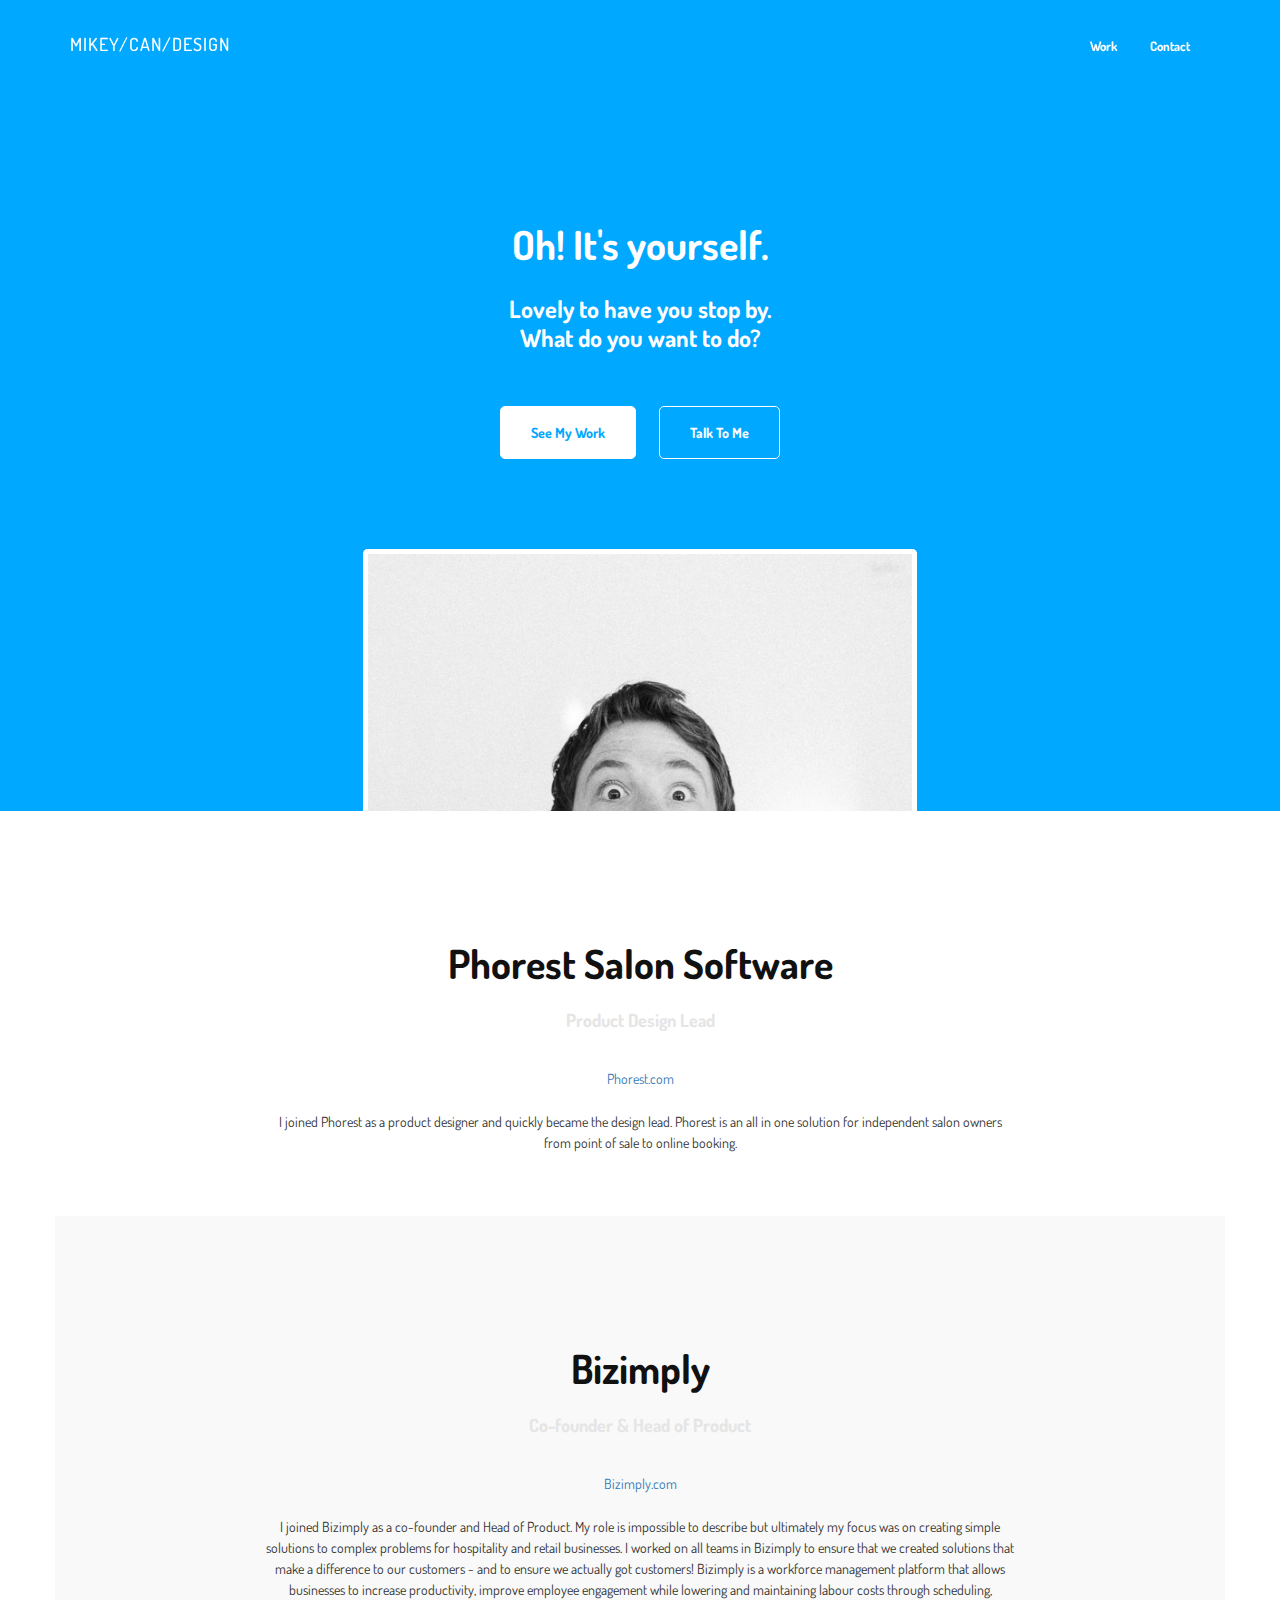
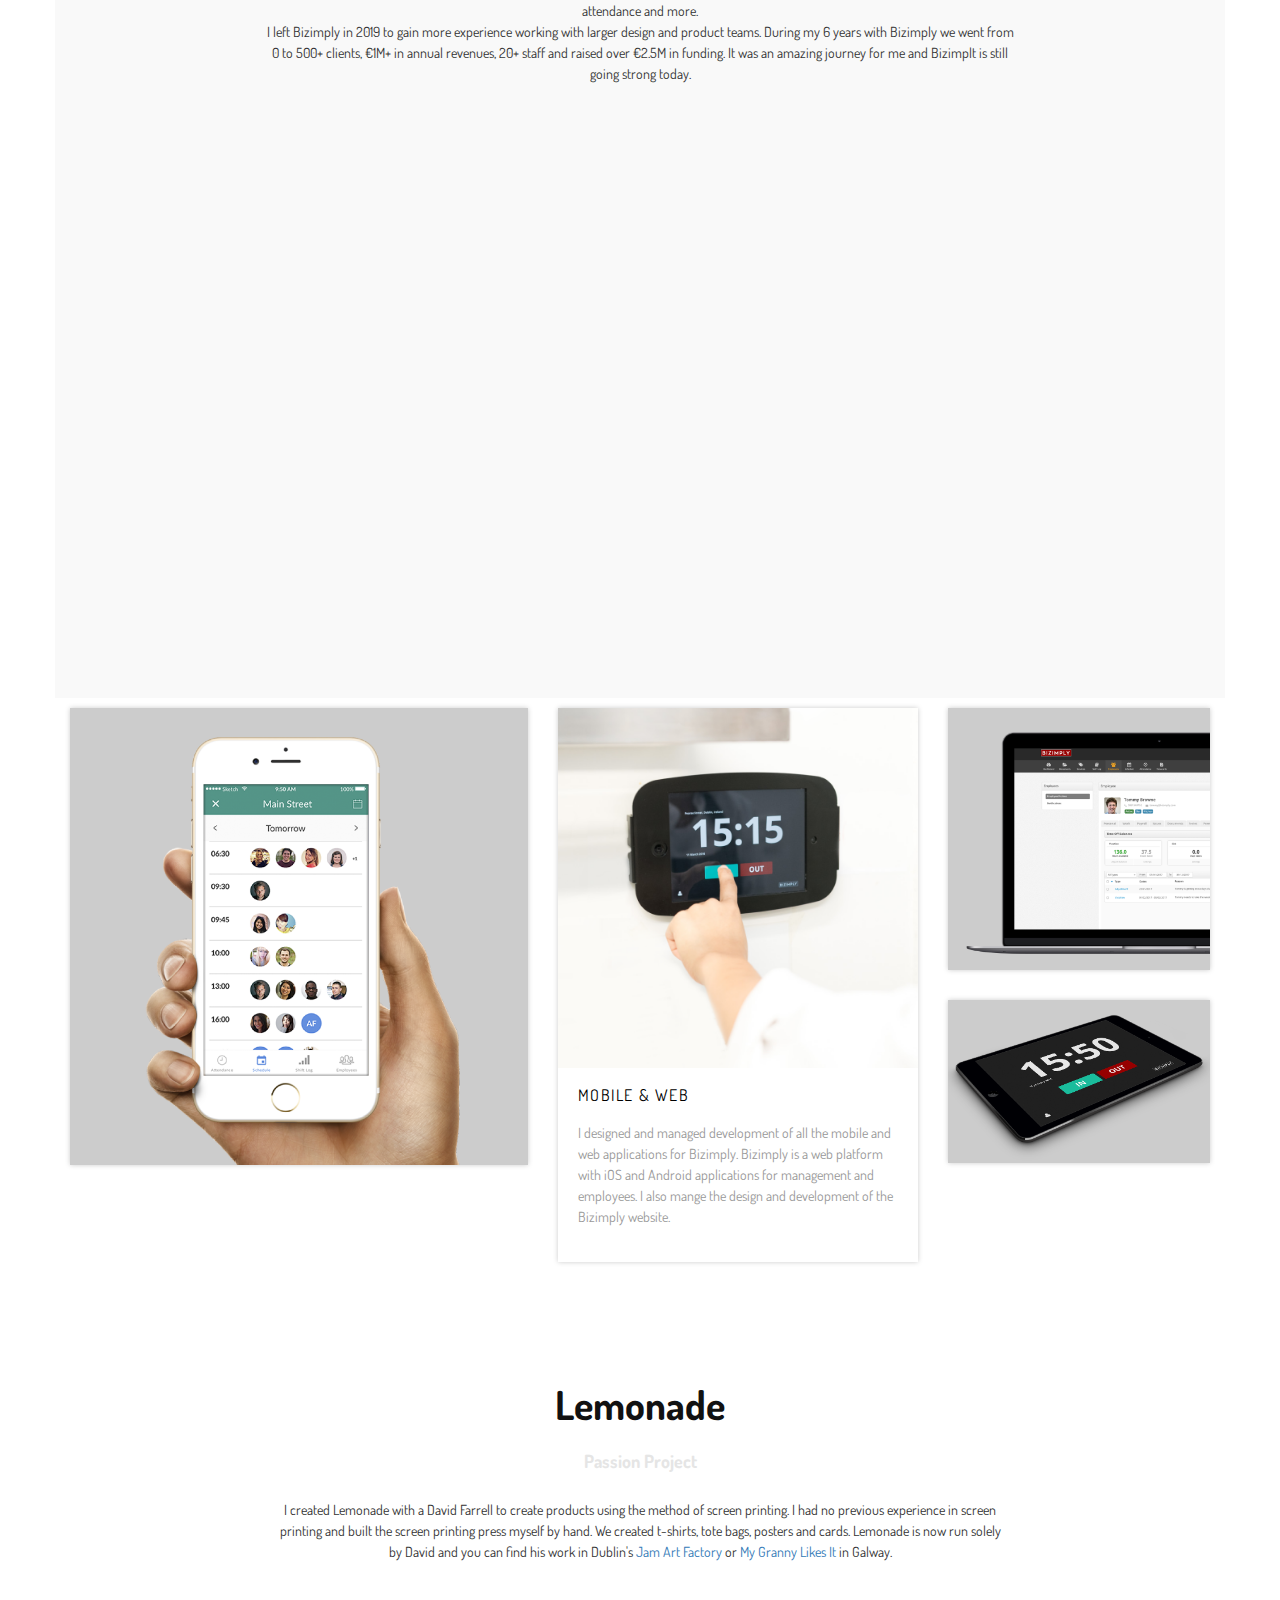
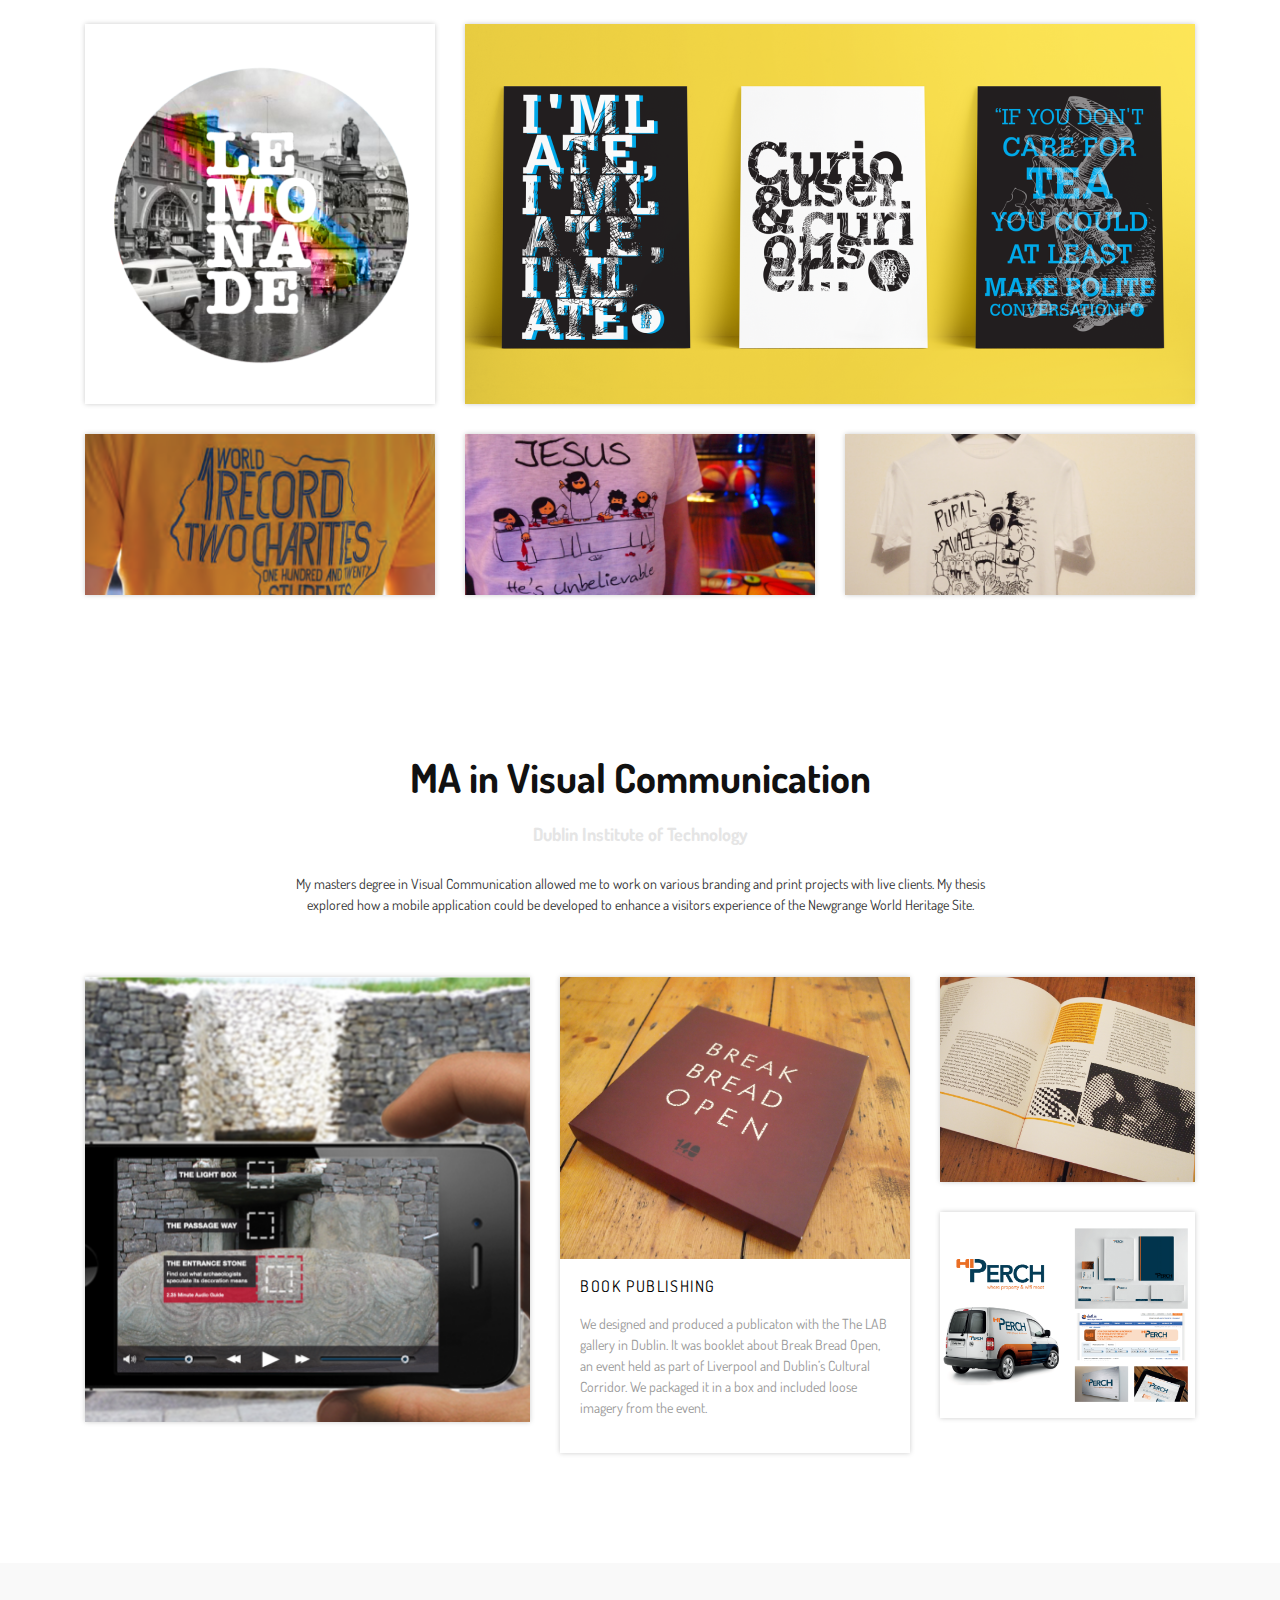
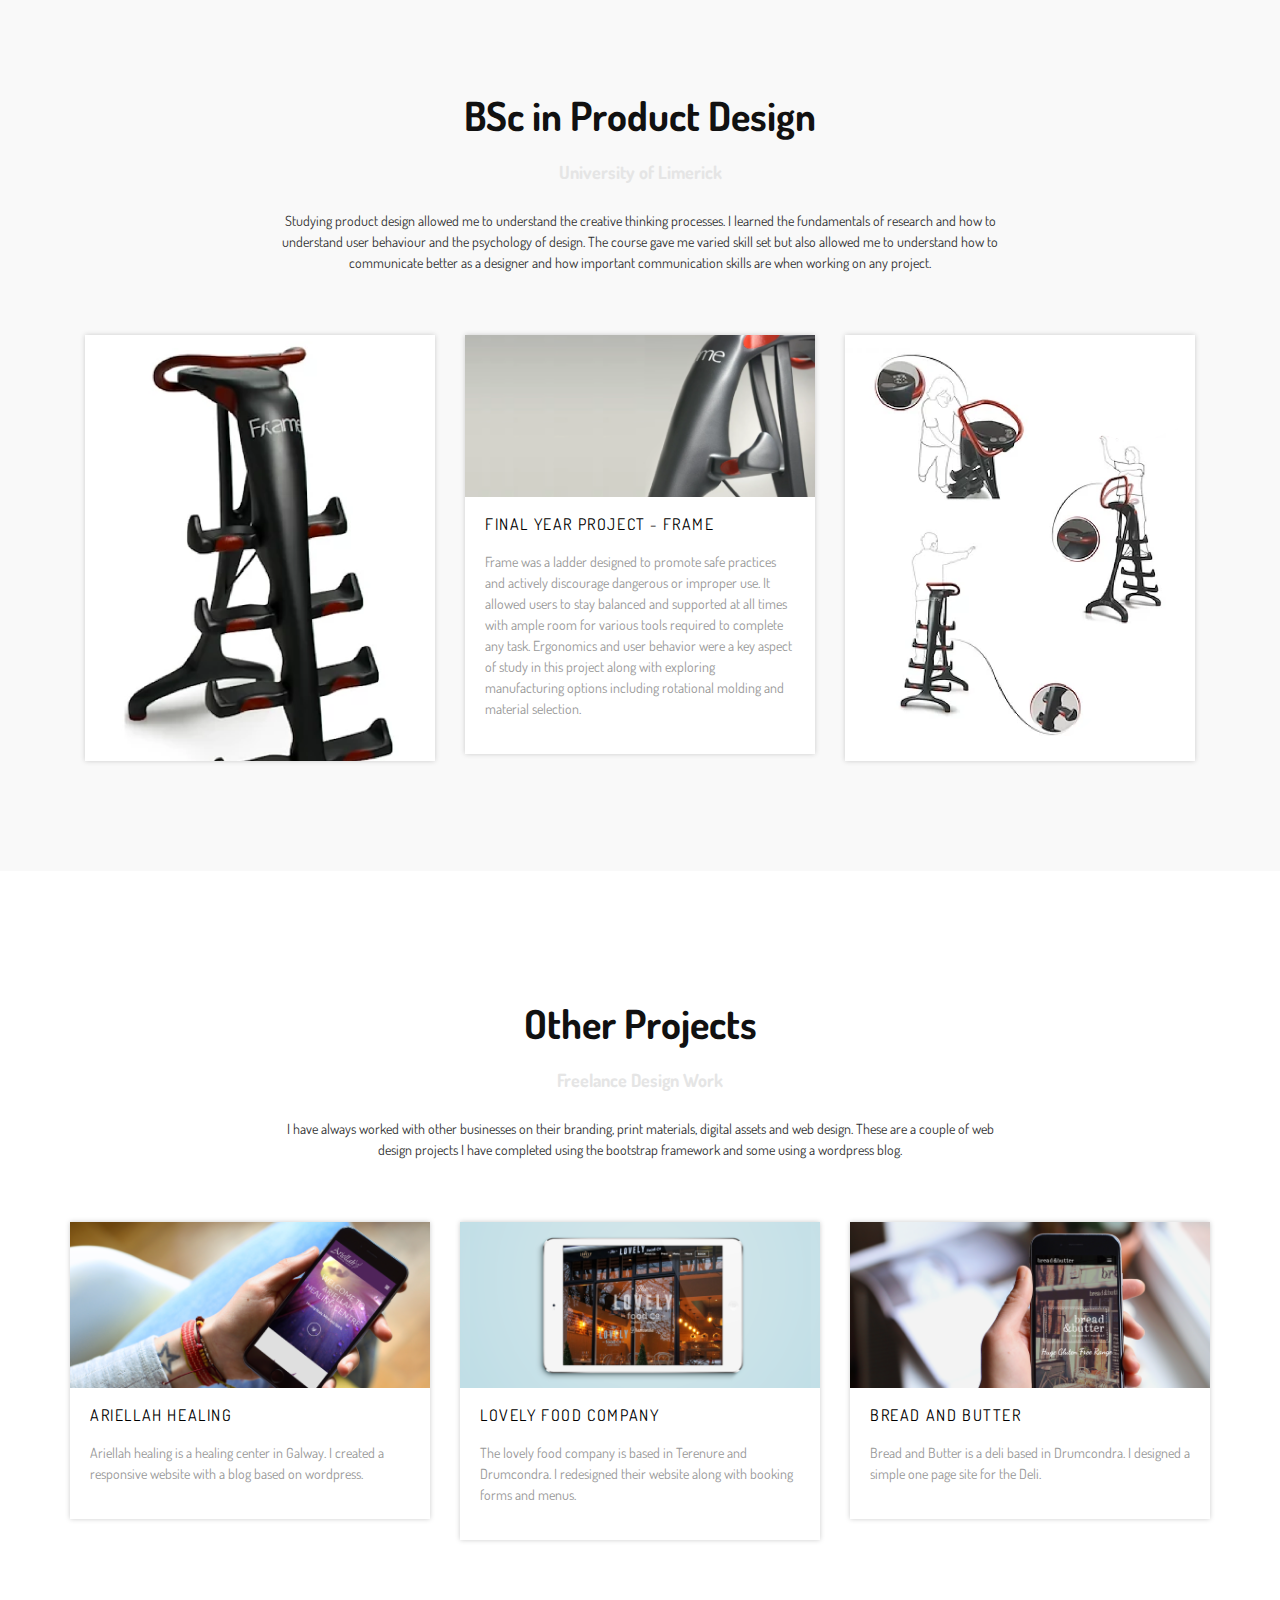
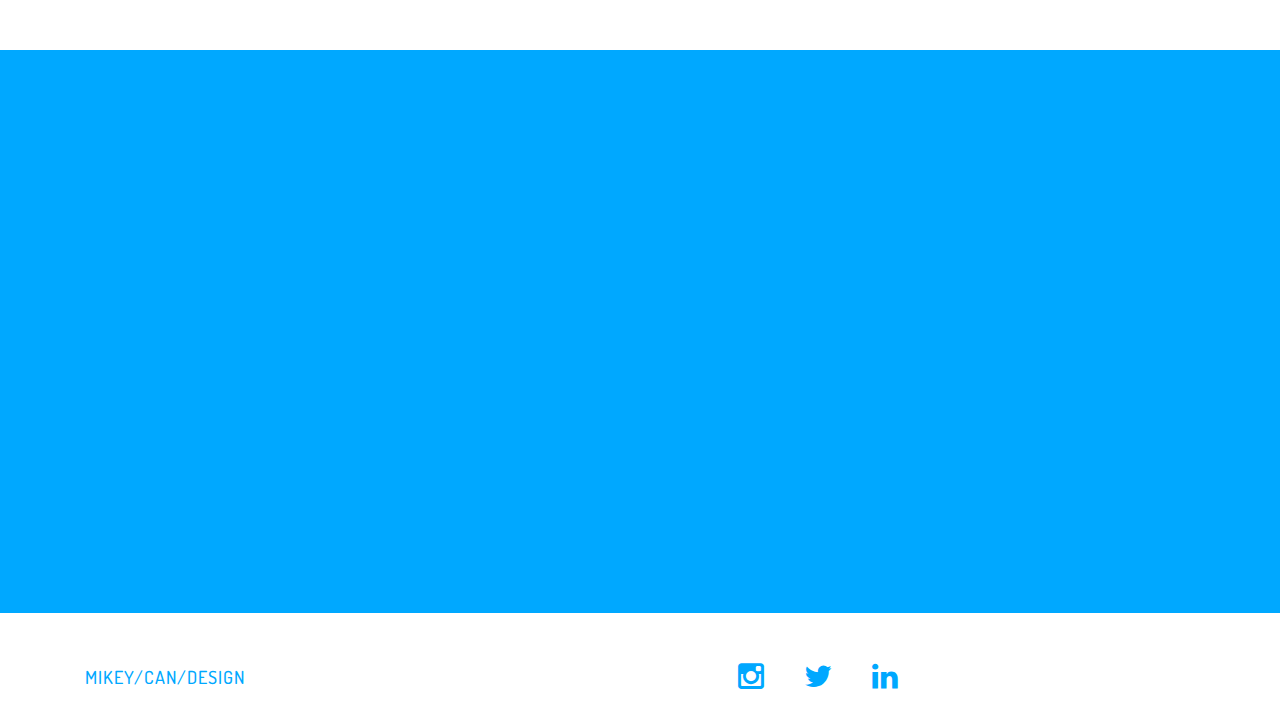
==== index.html @ c181f37f "Update index.html" ====
<!DOCTYPE html>
<html lang="en">

<head>
    <meta charset="UTF-8">
    <meta name="description" content="Businnes, Portfolio, Landing Page, etc">
    <meta name="viewport" content="width=device-width, initial-scale=1, maximum-scale=1">
    <title>Product Manager / Product Designer in Ireland - MikeyCanDesign</title>
    <meta name="description" content="I love working on software products, delivering impact where I can - product management, design, research and more. Father to a crazy toddler and based in Ireland">
    <meta name="author" content="Mikey Cannon">
    <link rel="stylesheet" href="/css/normalize.css">
    <link rel="stylesheet" href="/css/bootstrap.min.css">
    <link href='//fonts.googleapis.com/css?family=Raleway:600,700,400,300' rel='stylesheet' type='text/css'>
    <link rel="stylesheet" href="/css/font-awesome/css/font-awesome.min.css" />
    <link rel="stylesheet" href="/css/magnific-popup.css">
    <link rel="stylesheet" href="/css/animate.css">
    <link rel="stylesheet" href="/css/style.css">
    <link href="//fonts.googleapis.com/css?family=Dosis:300,400,500,700" rel="stylesheet">
    <!--[if lt IE 9]>
        <script src="js/html5shiv.min.js"></script>
        <script src="js/respond.min.js"></script>
        <script type="text/javascript" src="js/selectivizr.js"></script>
    <![endif]-->
    <!-- Markup -->
<script type="application/ld+json">
{ "@context": "http://schema.org", "@type": "WebSite", "name": "Mikey/Can/Design", "headline": "I love working on software products, delivering impact where I can - product management, design, research and more. Father to a crazy toddler and based in Ireland", "image": "http://www.mikeycandesign.com/imgages/popup-lg.jpg", "description": "I love working on software products, delivering impact where I can - product management, design, research and more. Father to a crazy toddler and based in Ireland", "url": "http://www.mikeycandesign.com/" }
</script>
<script async type="application/ld+json">
{ "@context": "http://schema.org", "@type": "Organization", "name": "Mikey/Can/Design", "url": "http://www.mikeycandesign.com/", "logo": "http://www.mikeycandesign.com/images/logo.jpg", "sameAs": ["http://www.facebook.com/cannon.mikey", "http://www.twitter.com/mikeycannon", "https://plus.google.com/u/2/105058361153027611534", "https://www.linkedin.com/in/mikeycannon/"], "contactPoint": [{ "@type": "ContactPoint", "telephone": "+353-86-061-2258", "contactType": "customer service", "areaServed": "EU" }] }
</script>
    <!-- Google Tag Manager -->
    <script>
    (function(w, d, s, l, i) {
        w[l] = w[l] || [];
        w[l].push({
            'gtm.start': new Date().getTime(),
            event: 'gtm.js'
        });
        var f = d.getElementsByTagName(s)[0],
            j = d.createElement(s),
            dl = l != 'dataLayer' ? '&l=' + l : '';
        j.async = true;
        j.src =
            'https://www.googletagmanager.com/gtm.js?id=' + i + dl;
        f.parentNode.insertBefore(j, f);
    })(window, document, 'script', 'dataLayer', 'GTM-W6RBXGX');
    </script>
    <!-- End Google Tag Manager -->
</head>

<body>
    <!-- Google Tag Manager (noscript) -->
    <noscript>
        <iframe src="https://www.googletagmanager.com/ns.html?id=GTM-W6RBXGX" height="0" width="0" style="display:none;visibility:hidden"></iframe>
    </noscript>
    <!-- End Google Tag Manager (noscript) -->
    <header>
        <!-- Navigation Menu start-->
        <nav class="navbar mts-main-menu">
            <div class="container">
                <!-- Navbar Toggle -->
                <div class="navbar-header">
                    <button type="button" class="navbar-toggle" data-toggle="collapse" data-target=".navbar-collapse">
                        <span class="icon-bar"></span>
                        <span class="icon-bar"></span>
                        <span class="icon-bar"></span>
                    </button>
                    <!-- Logo -->
                    <a class="navbar-brand" href="/">MIKEY/CAN/DESIGN</a>
                </div>
                <!-- Navbar Toggle End -->
                <!-- navbar-collapse start-->
                <div id="nav-menu" class="navbar-collapse collapse" role="navigation">
                    <ul class="nav navbar-nav mts-menu-wrapper">
                        <li>
                            <a href="#work">Work</a>
                        </li>
                        <li>
                            <a href="#contact">Contact</a>
                        </li>
                    </ul>
                </div>
                <!-- navbar-collapse end-->
            </div>
        </nav>
        <!-- Navigation Menu end-->
    </header>
    <!-- Header End -->
    <section id="home" class="bgc-one-top mts-custom-sec mts-section-wrapper mts-description">
        <div class="container">
            <div class="row">
                <!-- Section Header -->
                <div class="col-md-12 col-sm-12 col-xs-12 mts-section-header">
                    <h1>Oh! It's yourself.</h1>
                    <div class="mts-section-divider"></div>
                    <div class="col-md-8 col-sm-10 col-xs-12 col-md-offset-2 col-sm-offset-1">
                        <h3>Lovely to have you stop by.<br> What do you want to do?<br><br></h3>
                    </div>
                    <div class="mts-section-divider"></div>
                    <div id="cta" class="col-md-12 cta-buttons">
                        <a href="#work" class="btn-cta-main mts-btn-round">See My Work</a>
                        <a href="#contact" class="btn-cta-second mts-btn-round">Talk To Me</a>
                        <br>
                        <br>
                        <br>
                        <br>
                    </div>
                </div>
                <!-- Section Header End -->
                <div class="col-md-6 col-sm-6 col-md-offset-3 col-sm-offset-3 col-xs-8 col-xs-offset-2">
                    <img class="mepic" src="/images/popup.jpg" alt="A pic of my face">
                    <span id="work"></span>
                </div>
            </div>
        </div>
    </section>
    <!-- Custom Section End -->
    <section id="portfolio" class="bgc-two-p mts-portfolio-section">
        <div class="container">
            <div class="row">
                <!-- Section Header -->
                <div class="col-md-12 col-sm-12 col-xs-12 mts-section-header">
                    <h2><span class="mts-highlight-text">Phorest Salon Software</span></h2>
                    <h4>Product Design Lead</h4>
                    <p>
                        <br><a href="https://www.phorest.com" target="_blank">Phorest.com</a></p>
                    <div class="mts-section-divider"></div>
                    <p class="col-md-8 col-sm-10 col-xs-12 col-md-offset-2 col-sm-offset-1">I joined Phorest as a product designer and quickly became the design lead. Phorest is an all in one solution for independent salon owners from point of sale to online booking.
                        <br>
                        <br>
                        <br>
                    </p>
                    <div class="col-md-8 col-md-offset-2 col-xs-10 col-xs-offset-1">
                    </div>
                </div>
                <!-- Section Header -->
                <div class="bgc-two col-md-12 col-sm-12 col-xs-12 mts-section-header">
                    <h2><span class="mts-highlight-text">Bizimply</span></h2>
                    <h4>Co-founder &amp; Head of Product</h4>
                    <p>
                        <br><a href="https://www.bizimply.com" target="_blank">Bizimply.com</a></p>
                    <div class="mts-section-divider"></div>
                    <p class="col-md-8 col-sm-10 col-xs-12 col-md-offset-2 col-sm-offset-1">I joined Bizimply as a co-founder and Head of Product. My role is impossible to describe but ultimately my focus was on creating simple solutions to complex problems for hospitality and retail businesses. I worked on all teams in Bizimply to ensure that we created solutions that make a difference to our customers - and to ensure we actually got customers! Bizimply is a workforce management platform that allows businesses to increase productivity, improve employee engagement while lowering and maintaining labour costs through scheduling, attendance and more.
                        <br> I left Bizimply in 2019 to gain more experience working with larger design and product teams. During my 6 years with Bizimply we went from 0 to 500+ clients, €1M+ in annual revenues, 20+ staff and raised over €2.5M in funding. It was an amazing journey for me and Bizimplt is still going strong today.
                        <br>
                        <br>
                        <br>
                    </p>
                    <div class="col-md-8 col-md-offset-2 col-xs-10 col-xs-offset-1">
                        <script src="https://fast.wistia.com/embed/medias/svuxgvjbz2.jsonp"></script>
                        <script src="https://fast.wistia.com/assets/external/E-v1.js"></script>
                        <div class="wistia_responsive_padding" style="padding:56.25% 0 0 0;position:relative;">
                            <div class="wistia_responsive_wrapper" style="height:100%;left:0;position:absolute;top:0;width:100%;">
                                <div class="wistia_embed wistia_async_svuxgvjbz2 videoFoam=true" style="height:100%;width:100%">&nbsp;</div>
                            </div>
                        </div>
                        <br>
                        <br>
                        <br>
                    </div>
                </div>
                <!-- Section Header End -->
                <div class="row">
                    <div class="col-md-12 col-md-offset-0 col-xs-8 col-xs-offset-2">
                        <!--   *** PORTFOLIO ***-->
                        <div class="col-xs-12 col-sm-6 col-md-6 col-lg-5 masonry-item">
                            <div class="box-masonry">
                                <a title="" class="box-masonry-image">
                        <img src="images/img-portfolio/biz-mgr-app.png" alt="" class="img-responsive">
                    </a>
                            </div>
                        </div>
                        <div class="col-xs-12 col-sm-6 col-md-4 col-lg-4 masonry-item">
                            <div class="box-masonry">
                                <a title="" class="box-masonry-image">
                        <img src="images/img-portfolio/clockin.png" alt="" class="img-responsive">
                    </a>
                                <div class="box-masonry-text">
                                    <h4> <a>Mobile & Web</a></h4>
                                    <div class="box-masonry-desription">
                                        <p> I designed and managed development of all the mobile and web applications for Bizimply. Bizimply is a web platform with iOS and Android applications for management and employees. I also mange the design and development of the Bizimply website.
                                        </p>
                                    </div>
                                </div>
                            </div>
                        </div>
                        <div class="col-xs-12 col-sm-6 col-md-4 col-lg-3 masonry-item">
                            <div class="box-masonry">
                                <a title="" class="box-masonry-image">
                        <img src="images/img-portfolio/time-off.png" alt="" class="img-responsive">
                    </a>
                            </div>
                        </div>
                        <div class="col-xs-12 col-sm-6 col-md-4 col-lg-3 masonry-item">
                            <div class="box-masonry">
                                <a title="" class="box-masonry-image">
                        <img src="images/img-portfolio/biz-ts-app.png" alt="" class="img-responsive">
                    </a>
                            </div>
                        </div>
                    </div>
                </div>
            </div>
        </div>
    </section>
    <!-- Custom Section End -->
    <section id="portfolio" class="mts-portfolio-section">
        <div class="container">
            <div class="row">
                <!-- Section Header -->
                <div class="col-md-12 col-sm-12 col-xs-12 mts-section-header">
                    <h2><span class="mts-highlight-text">Lemonade</span></h2>
                    <h4>Passion Project</h4>
                    <div class="mts-section-divider"></div>
                    <p class="col-md-8 col-sm-10 col-xs-12 col-md-offset-2 col-sm-offset-1">I created Lemonade with a David Farrell to create products using the method of screen printing. I had no previous experience in screen printing and built the screen printing press myself by hand. We created t-shirts, tote bags, posters and cards. Lemonade is now run solely by David and you can find his work in Dublin's <a href="http://jamartprints.com/product-category/lemonade/" target="_blank">Jam Art Factory</a> or <a href="http://www.myshopgranny.com/tags/lemonade/" target="_blank">My Granny Likes It</a> in Galway.
                        <br>
                        <br>
                        <br>
                    </p>
                </div>
                <!-- Section Header End -->
            </div>
            <div class="row">
                <div class="col-md-12 col-md-offset-0 col-xs-8 col-xs-offset-2">
                    <!--   *** PORTFOLIO ***-->
                    <div class="col-xs-12 col-sm-3 col-md-4 col-lg-4 masonry-item">
                        <div class="box-masonry">
                            <a title="" class="box-masonry-image">
                        <img src="images/img-portfolio/dub-logo-img.png" alt="" class="img-responsive">
                    </a>
                        </div>
                    </div>
                    <div class="col-xs-12 col-sm-9 col-md-8 col-lg-8 masonry-item">
                        <div class="box-masonry">
                            <a title="" class="box-masonry-image">
                    <img src="images/img-portfolio/alice.png" alt="" class="img-responsive">
                    </a>
                        </div>
                    </div>
                    <div class="col-xs-12 col-sm-6 col-md-4 col-lg-4 masonry-item">
                        <div class="box-masonry">
                            <a title="" class="box-masonry-image">
                        <img src="images/img-portfolio/kila.png" alt="" class="img-responsive">
                    </a>
                        </div>
                    </div>
                    <div class="col-xs-12 col-sm-6 col-md-4 col-lg-4 masonry-item">
                        <div class="box-masonry">
                            <a title="" class="box-masonry-image">
                        <img src="images/img-portfolio/jesus.png" alt="" class="img-responsive">
                    </a>
                        </div>
                    </div>
                    <div class="col-xs-12 col-sm-6 col-md-4 col-lg-4 masonry-item">
                        <div class="box-masonry">
                            <a title="" class="box-masonry-image">
                        <img src="images/img-portfolio/savage.png" alt="" class="img-responsive">
                    </a>
                        </div>
                    </div>
                </div>
            </div>
        </div>
    </section>
    <!--   *** PORTFOLIO END ***
        <!-- Portfolio Section End -->
    <!-- Custom Section End -->
    <section id="portfolio" class="bgc-two-p mts-portfolio-section">
        <div class="container">
            <div class="row">
                <!-- Section Header -->
                <div class="col-md-12 col-sm-12 col-xs-12 mts-section-header">
                    <h2><span class="mts-highlight-text">MA in Visual Communication</span></h2>
                    <h4>Dublin Institute of Technology</h4>
                    <div class="mts-section-divider"></div>
                    <p class="col-md-8 col-sm-10 col-xs-12 col-md-offset-2 col-sm-offset-1">My masters degree in Visual Communication allowed me to work on various branding and print projects with live clients. My thesis explored how a mobile application could be developed to enhance a visitors experience of the Newgrange World Heritage Site.
                        <br>
                        <br>
                        <br>
                    </p>
                </div>
                <!-- Section Header End -->
            </div>
            <div class="row">
                <div class="col-md-12 col-md-offset-0 col-xs-8 col-xs-offset-2">
                    <!--   *** PORTFOLIO ***-->
                    <div class="col-xs-12 col-sm-6 col-md-4 col-lg-5 masonry-item">
                        <div class="box-masonry">
                            <a title="" class="box-masonry-image">
                        <img src="images/img-portfolio/AR.png" alt="" class="img-responsive">
                    </a>
                        </div>
                    </div>
                    <div class="col-xs-12 col-sm-6 col-md-4 col-lg-4 masonry-item">
                        <div class="box-masonry">
                            <a title="" class="box-masonry-image">
                        <img src="images/img-portfolio/book.png" alt="" class="img-responsive">
                    </a>
                            <div class="box-masonry-text">
                                <h4> <a>Book Publishing</a></h4>
                                <div class="box-masonry-desription">
                                    <p>We designed and produced a publicaton with the The LAB gallery in Dublin. It was booklet about Break Bread Open, an event held as part of Liverpool and Dublin’s Cultural Corridor. We packaged it in a box and included loose imagery from the event.</p>
                                </div>
                            </div>
                        </div>
                    </div>
                    <div class="col-xs-12 col-sm-6 col-md-4 col-lg-3 masonry-item">
                        <div class="box-masonry">
                            <a title="" class="box-masonry-image">
                        <img src="images/img-portfolio/book-open.png" alt="" class="img-responsive">
                    </a>
                        </div>
                    </div>
                    <div class="col-xs-12 col-sm-6 col-md-4 col-lg-3 masonry-item">
                        <div class="box-masonry">
                            <a title="" class="box-masonry-image">
                        <img src="images/img-portfolio/hip.png" alt="" class="img-responsive">
                    </a>
                        </div>
                    </div>
                </div>
            </div>
        </div>
    </section>
    </div>
    </section>
    <!-- Custom Section End -->
    <section id="portfolio" class="bgc-two mts-portfolio-section">
        <div class="container">
            <div class="row">
                <!-- Section Header -->
                <div class="col-md-12 col-sm-12 col-xs-12 mts-section-header">
                    <h2><span class="mts-highlight-text">BSc in Product Design</span></h2>
                    <h4>University of Limerick</h4>
                    <div class="mts-section-divider"></div>
                    <p class="col-md-8 col-sm-10 col-xs-12 col-md-offset-2 col-sm-offset-1">Studying product design allowed me to understand the creative thinking processes. I learned the fundamentals of research and how to understand user behaviour and the psychology of design. The course gave me varied skill set but also allowed me to understand how to communicate better as a designer and how important communication skills are when working on any project.
                        <br>
                        <br>
                        <br>
                    </p>
                </div>
                <!-- Section Header End -->
            </div>
            <div class="row">
                <div class="col-md-12 col-md-offset-0 col-xs-8 col-xs-offset-2">
                    <!--   *** PORTFOLIO ***-->
                    <div class="col-xs-12 col-sm-6 col-md-6 col-lg-4 masonry-item">
                        <div class="box-masonry">
                            <a title="" class="box-masonry-image">
                        <img src="images/img-portfolio/frame-main.png" alt="" class="img-responsive">
                    </a>
                        </div>
                    </div>
                    <div class="col-xs-12 col-sm-6 col-md-4 col-lg-4 masonry-item">
                        <div class="box-masonry">
                            <a title="" class="box-masonry-image">
                        <img src="images/img-portfolio/frame-sm1.png" alt="" class="img-responsive">
                    </a>
                            <div class="box-masonry-text">
                                <h4> <a>Final Year Project - Frame</a></h4>
                                <div class="box-masonry-desription">
                                    <p> Frame was a ladder designed to promote safe practices and actively discourage dangerous or improper use. It allowed users to stay balanced and supported at all times with ample room for various tools required to complete any task. Ergonomics and user behavior were a key aspect of study in this project along with exploring manufacturing options including rotational molding and material selection.</p>
                                </div>
                            </div>
                        </div>
                    </div>
                    <div class="col-xs-12 col-sm-6 col-md-4 col-lg-4 masonry-item">
                        <div class="box-masonry">
                            <a title="" class="box-masonry-image">
                        <img src="images/img-portfolio/frame-sm2.png" alt="" class="img-responsive">
                    </a>
                        </div>
                    </div>
                </div>
            </div>
        </div>
    </section>
    <!-- Custom Section End -->
    <section id="portfolio" class="bgc-two-p mts-portfolio-section">
        <div class="container">
            <div class="row">
                <!-- Section Header -->
                <div class="col-md-12 col-sm-12 col-xs-12 mts-section-header">
                    <h2><span class="mts-highlight-text">Other Projects</span></h2>
                    <h4>Freelance Design Work</h4>
                    <div class="mts-section-divider"></div>
                    <p class="col-md-8 col-sm-10 col-xs-12 col-md-offset-2 col-sm-offset-1">I have always worked with other businesses on their branding, print materials, digital assets and web design. These are a couple of web design projects I have completed using the bootstrap framework and some using a wordpress blog.
                        <br>
                        <br>
                        <br>
                    </p>
                </div>
                <!-- Section Header End -->
                <div class="row">
                    <div class="col-md-12 col-md-offset-0 col-xs-8 col-xs-offset-2">
                        <!--   *** PORTFOLIO ***-->
                        <div class="col-xs-12 col-sm-6 col-md-4 col-lg-4 masonry-item">
                            <div class="box-masonry">
                                <a href="http://www.ariellahhealing.com/" title="" class="box-masonry-image">
                        <img src="images/img-portfolio/ariellah.png" alt="" class="img-responsive">
                    </a>
                                <div class="box-masonry-text">
                                    <h4> <a href="http://www.ariellahhealing.com/">Ariellah healing</a></h4>
                                    <div class="box-masonry-desription">
                                        <p>Ariellah healing is a healing center in Galway. I created a responsive website with a blog based on wordpress.
                                        </p>
                                    </div>
                                </div>
                            </div>
                        </div>
                        <div class="col-xs-12 col-sm-6 col-md-4 col-lg-4 masonry-item">
                            <div class="box-masonry">
                                <a href="http://lovelyfood.ie/" title="" class="box-masonry-image">
                        <img src="images/img-portfolio/lovely.png" alt="" class="img-responsive">
                    </a>
                                <div class="box-masonry-text">
                                    <h4> <a href="http://lovelyfood.ie/">Lovely Food Company</a></h4>
                                    <div class="box-masonry-desription">
                                        <p>The lovely food company is based in Terenure and Drumcondra. I redesigned their website along with booking forms and menus.</p>
                                    </div>
                                </div>
                            </div>
                        </div>
                        <div class="col-xs-12 col-sm-6 col-md-4 col-lg-4 masonry-item">
                            <div class="box-masonry">
                                <a href="http://breadandbutter.ie/" title="" class="box-masonry-image">
                        <img src="images/img-portfolio/bread.png" alt="" class="img-responsive">
                    </a>
                                <div class="box-masonry-text">
                                    <h4> <a href="http://breadandbutter.ie/">Bread and Butter</a></h4>
                                    <div class="box-masonry-desription">
                                        <p>Bread and Butter is a deli based in Drumcondra. I designed a simple one page site for the Deli.</p>
                                    </div>
                                </div>
                            </div>
                        </div>
                    </div>
                </div>
            </div>
        </div>
    </section>
    <!-- Custom Section End -->
    <section id="contact" class="bgc-one-bottom">
        <div class="container">
            <div class="row">
                <!-- Section Header -->
                <div class="col-md-12 col-sm-12 col-xs-12 mts-section-header">
                    <div class="typeform-widget" data-url="https://mikeycandesign.typeform.com/to/CGaBYf" style="width: 100%; height: 500px;"></div>
                    <script>
                    (function() { var qs, js, q, s, d = document,
                            gi = d.getElementById,
                            ce = d.createElement,
                            gt = d.getElementsByTagName,
                            id = "typef_orm",
                            b = "https://embed.typeform.com/"; if (!gi.call(d, id)) { js = ce.call(d, "script");
                            js.id = id;
                            js.src = b + "embed.js";
                            q = gt.call(d, "script")[0];
                            q.parentNode.insertBefore(js, q) } })()
                    </script>
                    <div style="font-family: Sans-Serif;font-size: 12px;color: #999;opacity: 0.5; padding-top: 5px;"> powered by <a href="https://admin.typeform.com/signup?utm_campaign=CGaBYf&utm_source=typeform.com-10114130-Basic&utm_medium=typeform&utm_content=typeform-embedded-poweredbytypeform&utm_term=EN" style="color: #999" target="_blank">Typeform</a> </div>
                </div>
            </div>
        </div>
    </section>
    <!-- Custom Section End -->
    <section id="footer" class="bgc-two-p">
        <div class="container">
            <div class="row align-items-center pb-5">
                <div class="col-md-3 text-left text-md-left">
                    <a class="navbar-brand" href="/">MIKEY/CAN/DESIGN</a>
                </div>
                <!-- //.col-md-8 -->
                <div class="col-md-6">
                    <ul class="footer-icon-social mb-0 mt-4 p-0 text-center text-md-right title-xs-small title-medium">
                        <li class="list-inline-item">
                            <a href="https://www.linkedin.com/in/mikeycannon/" target="_blank" class="footer-link"><i class="fa fa-linkedin"></i></a>
                        </li>
                        <li class="list-inline-item">
                            <a href="https://twitter.com/mikeycannon" target="_blank" class="footer-link"><i class="fa fa-twitter"></i></a>
                        </li>
                        <li class="list-inline-item">
                            <a href="https://www.instagram.com/mikey.cannon/" target="_blank" class="footer-link"><i class="fa fa-instagram"></i></a>
                        </li>
                    </ul>
                </div>
                <!-- //.col-md-8 -->
            </div>
            <!-- //.row -->
        </div>
        <!-- //.container -->
        </footer>
        <script src="/js/jquery-1.11.3.min.js"></script>
        <script src="/js/bootstrap.min.js"></script>
        <script src="/js/modernizr.min.js"></script>
        <script src="/js/jquery.easing.1.3.js"></script>
        <script src="/js/isotope.pkgd.min.js"></script>
        <script src="/js/jquery.fitvids.js"></script>
        <script src="/js/jquery.stellar.min.js"></script>
        <script src="/js/jquery.waypoints.min.js"></script>
        <script src="/js/jquery.nav.js"></script>
        <script src="/js/imagesloaded.pkgd.min.js"></script>
        <script src="/js/smooth-scroll.min.js"></script>
        <script src="/js/jquery.magnific-popup.min.js"></script>
        <script src="/js/custom.js"></script>
</body>

</html>
---- css/style.css ----
/* ----Start Stylesheet---- */


/* ---- General Style---- */

body {
    position: relative;
    font-family: 'Dosis', sans-serif;
}


html {
    -webkit-font-smoothing: antialiased;
    -moz-osx-font-smoothing: grayscale;
    text-shadow: 1px 1px 1px rgba(0, 0, 0, 0.004);
}

textarea:focus,
input:focus {
    outline: none;
}

img {
    max-width: 100%;
}

ul {
    padding: 0;
    list-style: none;
    margin-bottom: 0;
}

header.mts-page-header {
    -webkit-background-size: cover;
    height: 330px;
    background-size: cover;
    position: relative;
}

.mts-page-title {
    position: relative;
    z-index: 1;
}

.bgc-one-top {
    background-color: #00a8ff;
    padding: 220px 0 0;
}

.bgc-one-bottom {
    background-color: #00a8ff;
    padding: 60px 0 0;
}

.bgc-one-features {
    background-color: #00a8ff;
    padding: 120px 0 30px;
}

.bgc-two {
    background-size: cover;
    padding: 120px 0 80px;
    background-color: #f9f9f9;
}

.bgc-two-p {
    background-size: cover;
    padding: 120px 0 80px;
    background-color: #fff;
}



/* ------ Typography Style----- */

h1,
h2,
h3,
h4,
h5,
h6 {
    font-family: 'Dosis', sans-serif;
    font-weight: 700;
    line-height: 1.2;
    margin-top: 0;
    margin-bottom: 15px;
    -webkit-font-smoothing: antialiased;
    -moz-osx-font-smoothing: grayscale;
    text-shadow: 1px 1px 1px rgba(0, 0, 0, 0.004);
    color: #E5E5E5;
}

h1 {
    font-size: 36px;
}

h2 {
    font-size: 30px;
}

h3 {
    font-size: 24px;
}

h4 {
    font-size: 18px;
}

h5 {
    font-size: 16px;
}

h5 {
    font-size: 14px;
}

a,
p,
li,
input,
textarea {
    font-family: 'Dosis', sans-serif;
    font-weight: 400;
    line-height: 1.5;
    -webkit-font-smoothing: antialiased;
    -moz-osx-font-smoothing: grayscale;
}

p {
    color: #333;
}

a {
    -webkit-transition: all .3s;
    -moz-transition: all .3s;
    -ms-transition: all .3s;
    -o-transition: all .3s;
    transition: all .3s;
}

a:hover,
a:focus,
a:active {
    outline: 0;
    text-decoration: none;
    border: 0;
}

.mts-page-title h1 {
    font-size: 36px;
    font-weight: 700;
    color: #ffffff;
    margin: 0;
    padding: 70px 0 0;
    text-align: center;
}


/* ----- Button Style------*/

.mts-button-solid {
    font-family: 'Dosis', sans-serif;
    font-size: 14px;
    font-weight: 700;
    color: #ffffff;
    text-align: center;
    padding: 15px 30px;
    display: inline-block;
    -webkit-transition: all .35s;
    -moz-transition: all .35s;
    -ms-transition: all .35s;
    -o-transition: all .35s;
    transition: all .35s;
}

.mts-button-solid:hover {
    color: #ffffff;
}

.mts-button-outline {
    font-family: 'Dosis', sans-serif;
    font-size: 14px;
    font-weight: 700;
    color: #ffffff;
    text-align: center;
    padding: 15px 30px;
    display: inline-block;
    background-color: transparent;
    -webkit-transition: all .35s;
    -moz-transition: all .35s;
    -ms-transition: all .35s;
    -o-transition: all .35s;
    transition: all .35s;
}

.mts-button-outline-round {
    font-family: 'Dosis', sans-serif;
    font-size: 14px;
    font-weight: 700;
    text-align: center;
    padding: 15px 30px;
    display: inline-block;
    background-color: transparent;
    -webkit-border-radius: 5px;
    -moz-border-radius: 5px;
    -o-border-radius: 5px;
    border-radius: 5px;
    -webkit-transition: all .35s;
    -moz-transition: all .35s;
    -ms-transition: all .35s;
    -o-transition: all .35s;
    transition: all .35s;
}

.mts-button-outline-light {
    border: 1px solid #ffffff;
}

.mts-button-outline-light:hover {
    color: #ffffff;
    border: 1px solid transparent;
}

.mts-button-outline-round-light {
    border: 1px solid #ffffff;
}

.mts-button-outline-round-light:hover {
    color: #ffffff;
    border: 1px solid transparent;
}

.mts-button-outline-dark {
    color: #28292e;
    border: 1px solid #28292e;
}

.mts-button-outline-dark:hover {
    color: #ffffff;
    border: 1px solid transparent;
}

.mts-button-outline-round-dark {
    color: #28292e;
    border: 1px solid #28292e;
}

.mts-button-outline-round-dark:hover {
    color: #ffffff;
    border: 1px solid transparent;
}

.mts-btn-round {
    font-family: 'Dosis', sans-serif;
    font-size: 14px;
    font-weight: 700;
    padding: 15px 30px;
    color: #ffffff;
    text-align: center;
    display: inline-block;
    -webkit-border-radius: 5px;
    -moz-border-radius: 5px;
    -o-border-radius: 5px;
    border-radius: 5px;
    -webkit-transition: all .35s;
    -moz-transition: all .35s;
    -ms-transition: all .35s;
    -o-transition: all .35s;
    transition: all .35s;
}

.mts-btn-round:hover {
    color: #ffffff;
}



/* ----- Icon Style ----- */

.mts-blurb-icon-only {
    margin-bottom: 50px;
}

.mts-blurb-icon-only i {
    font-size: 30px;
}

.mts-blurb-icon-only h3 {
    font-size: 16px;
    margin-top: 25px;
    margin-bottom: 15px;
}

.mts-blurb-icon-only p {
    margin-bottom: 0;
}

.mts-blurb-round-icon .mts-icon {
    width: 100px;
    height: 100px;
    margin: 0 auto;
    text-align: center;
    margin-bottom: 30px;
    border: 1px solid #555;
    border-radius: 50%;
}

.mts-blurb-round-icon .mts-icon i {
    line-height: 100px;
    font-size: 36px;
    color: #555;
}

.mts-blurb-round-icon .mts-icon {
    -webkit-transition: all .35s linear;
    -moz-transition: all .35s linear;
    -ms-transition: all .35s linear;
    -o-transition: all .35s linear;
    transition: all .35s linear;
}

.mts-blurb-round-icon:hover .mts-icon {
    border: 1px solid rgba(0, 0, 0, 0);
}

.mts-blurb-round-icon:hover p {
    color: #E5E5E5 !important;
}

.mts-blurb-round-icon:hover .mts-icon i {
    color: #ffffff;
}

.mts-blurb-round-icon h3 {
    text-align: center;
    font-size: 18px;
    color: #111;
    margin-top: 0;
    margin-bottom: 15px;
    -webkit-transition: all .3s linear;
    -moz-transition: all .3s linear;
    -ms-transition: all .3s linear;
    -o-transition: all .3s linear;
    transition: all .3s linear;
}

.mts-blurb-round-icon p {
    margin-bottom: 0;
    text-align: center;
}


/* ---- icon Square ------ */

.mts-blurb-icon-left-square {
    overflow: hidden;
    margin-bottom: 50px;
}

.mts-blurb-icon-left-square .mts-icon {
    width: 70px;
    height: 70px;
    margin: 0 auto;
    text-align: center;
    float: left;
    margin-right: 30px;
    background-color: rgba(255, 255, 255, 0.25);
    border-radius: 50px;
}

.mts-blurb-icon-left-square.mts-square-dark .mts-icon {
    background-color: rgba(0, 0, 0, 0.25);
}

.mts-blurb-icon-left-square .mts-icon i {
    line-height: 70px;
    color: #ffffff;
    font-size: 36px;
}

.mts-blurb-icon-left-square .mts-blurb-text {
    float: left;
    width: 260px;
}

.mts-blurb-icon-left-square .mts-blurb-text h3 {
    font-size: 16px;
    color: #ffffff;
    margin-top: 0;
    margin-bottom: 15px;
    padding-bottom: 15px;
    position: relative;
    -webkit-transition: all .3s linear;
    -moz-transition: all .3s linear;
    -ms-transition: all .3s linear;
    -o-transition: all .3s linear;
    transition: all .3s linear;
}

.mts-blurb-icon-left-square .mts-blurb-text h3:after {
    content: '';
    width: 50px;
    height: 2px;
    background-color: #ffffff;
    position: absolute;
    bottom: 0;
    left: 0;
    -webkit-transition: all .3s linear;
    -moz-transition: all .3s linear;
    -ms-transition: all .3s linear;
    -o-transition: all .3s linear;
    transition: all .3s linear;
}

.mts-blurb-icon-left-square .mts-blurb-text p {
    color: #ffffff;
}



/* ------ Section Header Style ------ */

.mts-section-wrapper {
    overflow: hidden;
}

.mts-section-header {
    text-align: center;
    margin-bottom: 10px;
}

.mts-section-header h1 {
    font-family: 'Dosis', sans-serif;
    font-weight: 700;
    font-size: 30px;
    color: #ffffff;
}

.mts-section-header h2 {
    font-family: 'Dosis', sans-serif;
    font-weight: 700;
    font-size: 40px;
    color: #111;
    border-top: none;
    border-bottom: none;
    display: inline-block;
    padding: 8px 10px;
}

.mts-section-header h1 span {
    font-family: 'Dosis', sans-serif;
    font-weight: 700;
    font-size: 30px;
}

.mts-section-header .mts-section-divider {
    width: 100px;
    height: 2px;
    margin: 10px auto;
}

.mts-section-header p {
    font-family: 'Dosis', sans-serif;
}


/* ------ Parallax Section Style-----*/

.mts-parallax-overlay {
    width: 100%;
    height: 100%;
    position: absolute;
    top: 0;
    left: 0;
}

.mts-section-header-parallax h1 {
    font-family: 'Dosis', sans-serif;
    font-weight: 700;
    font-size: 30px;
    color: #ffffff;
}

.mts-section-header-parallax h1 span {
    font-family: 'Dosis', sans-serif;
    font-weight: 700;
    font-size: 30px;
}

.mts-section-header-parallax .mts-section-divider {
    width: 100px;
    height: 2px;
    margin: 20px auto;
    background-color: #ffffff;
}

.mts-section-header-parallax p {
    font-family: 'Dosis', sans-serif;
}




/* ----- Call To Action ------ */

.mts-cta-1 {
    background-color: #28292e;
    padding: 60px 0;
}

.mts-cta-1 h2 {
    color: #ffffff;
    margin-top: 0;
    margin-bottom: 15px;
}

.mts-cta-1 p {
    color: #ffffff;
    margin-bottom: 0;
}

.mts-cta-1 .mts-cta-btn a {
    float: right;
    margin-top: 15px;
    color: #ffffff;
}

.mts-cta-2 {
    background-color: #28292e;
    text-align: center;
}

.mts-cta-2-wrapper {
    overflow: hidden;
    padding: 60px 0;
}

.mts-cta-2 h1 {
    font-size: 24px;
    margin-top: 0;
    margin-bottom: 30px;
    color: #ffffff;
}



/* ----- Menus Style ---- */

.mts-main-menu {
    background-color: #00a8ff;
    background-color: transparent;
    border: 0 none;
    border-radius: 0;
    position: fixed;
    width: 100%;
    padding: 10px 0 10px !important;
    margin-bottom: 0;
    z-index: 10;
    -webkit-transition: all .35s;
    -moz-transition: all .35s;
    -ms-transition: all .35s;
    -o-transition: all .35s;
    transition: all .35s;
    -webkit-backface-visibility: hidden;
}

header.mts-page-header .mts-main-menu {
    position: relative;
}

.navbar-brand img {
    line-height: 40px;
}

.navbar-brand:focus,
.navbar-brand:hover {
    color: #fff;
}

.mts-main-menu .navbar-nav {
    float: right;
    padding: 20px 0;
}

.mts-main-menu .navbar-nav li a {
    font-size: 13px;
    font-weight: 700;
    color: #ffffff;
    padding-top: 6px;
    padding-bottom: 0;
    -webkit-transition: all .3s;
    -moz-transition: all .3s;
    -ms-transition: all .3s;
    -o-transition: all .3s;
    transition: all .3s;
}

.mts-main-menu .navbar-nav li a:hover,
.mts-main-menu .navbar-nav li.active a {
    background-color: transparent;
}

.mts-main-menu .navbar-nav li a:focus {
    background-color: transparent;
}


/* ------ Minified Menu ------ */

.mts-main-menu.minified {
    background-color: #00a8ff;
    padding: 0;
    position: fixed;
    box-shadow: 0px 0px 20px rgba(0, 0, 0, 0.43);
}

header.mts-page-header .mts-main-menu.minified {
    position: fixed;
}



/* ----- Slider Style ------ */

.mts-slider {
    overflow: hidden;
    background-color: #28292e;
    box-shadow: 0px 0px 20px rgba(0, 0, 0, 0.43);
}

.mts-main-slides .mts-img-overlay {
    position: absolute;
    background: url(../images/img-header/pattern.png)repeat, rgba(40, 41, 46, 0.25);
    width: 100%;
    height: 100%;
    top: 0;
    bottom: 0;
    left: 0;
    right: 0;
}

.mts-main-slides h1.mts-slider-text-big {
    font-family: "Raleway", cursive;
    font-size: 65px;
    color: #ffffff;
    margin-top: 0;
    margin-bottom: 25px;
    font-weight: bold;
}

.mts-main-slides .mts-slider-text h1 span {
    font-family: 'Dosis', sans-serif;
    font-weight: 700;
}

.mts-main-slides p {
    font-family: 'Dosis', sans-serif;
    font-weight: 400;
    font-size: 30px !important;
    color: #ffffff;
    margin-bottom: 0;
}

.sp-arrow {
    width: 10px;
}

.sp-previous-arrow,
.sp-next-arrow {
    display: none !important;
}

.mts-slider .sp-buttons {
    position: absolute;
    bottom: 5%;
}

.mts-slider .sp-button {
    border: 1px solid #fff;
    border-radius: 50%;
    box-sizing: border-box;
    cursor: pointer;
    display: inline-block;
    height: 16px;
    width: 16px;
}


/* ----- Features Style ------- */

.mts-features-section .container {
    position: relative;
    z-index: 1;
}

.mts-what-we-do {
    padding: 50px 0;
}

.mts-blurb-round-icon {
    padding: 20px;
}


/* ------ Featured Work Style ------- */

.mts-portfolio-work-item {
    height: 280px;
    position: relative;
}


/* ------ Portfolio Image Style ------ */

.mts-portfolio-work-item img {
    height: 100%;
    width: 100%;
    border: 1px solid #ffffff;
}

.mts-portfolio-work-item .mts-port-work-details {
    position: absolute;
    top: 20%;
    width: 100%;
    height: 100%;
    left: 25%;
}

.mts-portfolio-work-item .mts-work-meta {
    position: absolute;
    text-align: center;
}


.mts-portfolio-work-item .mts-work-meta li {
    width: 160px;
    height: 160px;
    margin-bottom: 1px;
    text-align: center;
    background-color: #ffffff;
    opacity: 0;
    border-radius: 50%;
    padding: 10px;
    -webkit-transform: scale(0);
    -moz-transform: scale(0);
    -ms-transform: scale(0);
    -o-transform: scale(0);
    transform: scale(0);
    -webkit-transition: all .4s;
    -moz-transition: all .4s;
    -ms-transition: all .4s;
    -o-transition: all .4s;
    transition: all .4s;
}

.mts-portfolio-work-item:hover .mts-port-work-details .mts-work-meta li {
    opacity: 1;
    -webkit-transform: scale(1);
    -moz-transform: scale(1);
    -ms-transform: scale(1);
    -o-transform: scale(1);
    transform: scale(1);
}

.mts-port-work-details .mts-work-meta li a {
    display: block;
}

.mts-port-work-details .mts-work-meta li a i {
    font-size: 16px;
    color: #444;
    line-height: 35px;
}

.mts-port-work-details .mts-port-work-desc {
    width: 100%;
    position: absolute;
    bottom: 0;
    padding: 15px 0;
    background-color: rgba(40, 41, 46, 0.8);
    opacity: 0;
    -webkit-transform: translateY(100%);
    -moz-transform: translateY(100%);
    -ms-transform: translateY(100%);
    -o-transform: translateY(100%);
    transform: translateY(100%);
    -webkit-transition: all .5s;
    -moz-transition: all .5s;
    -ms-transition: all .5s;
    -o-transition: all .5s;
    transition: all .5s;
}

.mts-portfolio-work-item:hover .mts-port-work-desc {
    opacity: 1;
    -webkit-transform: translateY(0);
    -moz-transform: translateY(0);
    -ms-transform: translateY(0);
    -o-transform: translateY(0);
    transform: translateY(0);
}

.mts-port-work-details .mts-port-work-desc h3 {
    font-size: 18px;
    margin-top: 0;
    margin-bottom: 5px;
}

.mts-port-work-details .mts-port-work-desc p a {
    font-size: 14px;
    color: #ffffff;
    margin-top: 0;
    margin-bottom: 0;
}

.mts-port-work-details .mts-port-work-desc .mts-like-btn {
    text-align: center;
    padding: 10px 15px;
}

.mts-port-work-details .mts-port-work-desc .mts-like-btn a {
    font-family: 'Dosis', sans-serif;
    font-size: 18px;
    font-weight: 400;
    color: #ffffff;
}

.mts-port-work-details .mts-port-work-desc .mts-like-btn a i {
    font-size: 21px;
    color: #ffffff;
    margin-right: 5px;
}



/* ----- Portfolio Style ------- */

.mts-portfolio-filter-btn-group {
    margin-bottom: 40px;
    text-align: center;
    overflow: hidden;
}

.mts-portfolio-filter-btn-group ul {
    display: inline-block;
}

.mts-portfolio-filter-btn-group ul li {
    float: left;
}

.mts-portfolio-filter-btn-group ul li a {
    color: #fff;
    background-color: #00a8ff;
    border: 1px solid #fff;
    margin: 10px;
    font-family: 'Dosis', sans-serif;
    font-size: 14px;
    font-weight: 700;
    padding: 15px 30px;
    text-align: center;
    display: inline-block;
    -webkit-border-radius: 5px;
    -moz-border-radius: 5px;
    -o-border-radius: 5px;
    border-radius: 5px;
    -webkit-transition: all .35s;
    -moz-transition: all .35s;
    -ms-transition: all .35s;
    -o-transition: all .35s;
    transition: all .35s;
}

.mts-portfolio-filter-btn-group ul li a:hover {
    color: #00a8ff;
    border: 1px solid #00a8ff;
    background-color: #fff;
}

.mts-portfolio-filter-btn-group ul li a.selected {
    color: #00a8ff;
    border: 1px solid #00a8ff;
    background-color: #fff;
}

.mts-portfolio-items {
    overflow: hidden;
}

.mts-portfolio-items .mts-portfolio-item {
    width: 25%;
    height: 280px;
    position: relative;
    overflow: hidden;
}

.mts-portfolio-items .mts-portfolio-item img {
    height: 100%;
    border: 1px solid #ffffff;
    width: 100%;
}

.mts-portfolio-items .mts-portfolio-item .mts-portfolio-details-wrapper {
    width: 100%;
    height: 100%;
    position: absolute;
    top: 0;
    left: 0;
    background-color: rgba(40, 41, 46, 0.8);
    display: table;
    opacity: 0;
    -webkit-transition: all .3s;
    -moz-transition: all .3s;
    -ms-transition: all .3s;
    -o-transition: all .3s;
    transition: all .3s;
}

.mts-portfolio-item:hover .mts-portfolio-details-wrapper {
    opacity: 1;
}

.mts-portfolio-item .mts-portfolio-details {
    display: table-cell;
    padding: 50px 0;
    vertical-align: middle;
}

.mts-portfolio-item .mts-portfolio-details .mts-portfolio-meta-btn {
    margin-bottom: 20px;
    text-align: center;
}

.mts-portfolio-details .mts-portfolio-meta-btn ul {
    display: inline-block;
}

.mts-portfolio-details .mts-portfolio-meta-btn ul li {
    -webkit-transform: scale(0);
    -moz-transform: scale(0);
    -ms-transform: scale(0);
    -o-transform: scale(0);
    transform: scale(0);
    -webkit-transition: all .4s;
    -moz-transition: all .4s;
    -ms-transition: all .4s;
    -o-transition: all .4s;
    transition: all .4s;
}

.mts-portfolio-details .mts-portfolio-meta-btn ul li.mts-portfolio-single-link {
    -webkit-transform: translateX(400%);
    -moz-transform: translateX(400%);
    -ms-transform: translateX(400%);
    -o-transform: translateX(400%);
    transform: translateX(400%);
}

.mts-portfolio-details .mts-portfolio-meta-btn ul li.mts-lighbox {}

.mts-portfolio-item:hover .mts-portfolio-details .mts-portfolio-meta-btn ul li {
    opacity: 1;
    -webkit-transform: translateX(0);
    -moz-transform: translateX(0);
    -ms-transform: translateX(0);
    -o-transform: translateX(0);
    transform: translateX(0);
}

.mts-portfolio-details .mts-portfolio-meta-btn ul li a {
    display: block;
    text-align: center;
}

.mts-portfolio-details .mts-portfolio-meta-btn ul li a i {
    font-size: 30px;
    color: #ffffff;
    line-height: 35px;
}

.mts-portfolio-item .mts-portfolio-details h3 {
    text-align: center;
    font-size: 18px;
    margin-top: 0;
    margin-bottom: 5px;
}

.mts-portfolio-item .mts-portfolio-details p {
    text-align: center;
}

.mts-portfolio-item .mts-portfolio-details p a {
    font-size: 13px;
    text-align: center;
    color: #ffffff;
    font-style: italic;
}

.mts-portfolio-btn-wrapper {
    text-align: center;
    overflow: hidden;
    margin-top: 50px;
}

.mts-portfolio-btn-wrapper a.mts-portfolio-btn {
    font-family: 'Raleway', cursive;
    font-weight: 400;
    color: #ffffff;
    display: inline;
    overflow: hidden;
    border: 2px solid #dadada;
    padding: 15px 40px;
    -webkit-border-radius: 5px;
    -moz-border-radius: 5px;
    -o-border-radius: 5px;
    border-radius: 5px;
    -webkit-transition: all .3s;
    -moz-transition: all .3s;
    -ms-transition: all .3s;
    -o-transition: all .3s;
    transition: all .3s;
}



/* -------- Custom Style ------- */

.mts-custom-sec-text p {
    margin-bottom: 20px;
    color: #FFF;
}

.mts-custom-sec-text h3 {
    font-size: 18px;
    color: #111;
    margin-top: 0px;
    margin-bottom: 20px;
}

.mts-custom-sec-text ul {
    margin-left: 30px;
}

.mts-custom-sec-text ul li {
    margin-bottom: 10px;
}

.mts-custom-sec-text ul li:last-child {
    margin-bottom: 0;
}

.mts-custom-sec-text ul li i {
    font-size: 14px;
    margin-right: 10px;
}

.screen i {
    font-size: 60px;
    text-align: center;
    color: #ffffff;
    padding: 0 20px;
}


/* --------- Testimonial Style --------- */

.mts-testimonial-section {
    position: relative;
    padding: 10px 0 55px;
}


.mts-testimonial-section span {
    font-size: 28px;
}


.mts-testimonial-section h2 span {
    font-family: 'Dosis', sans-serif;
    font-weight: 700;
    font-size: 62px;
    color: #ffffff;
    border-top: none;
    border-bottom: none;
    display: inline-block;
    padding: 8px 10px;
}

.mts-testimonial-section p {
    color: #ffffff;
}


.footer-con p {
    color: #FFF;
}

.mts-testimonial-slides img {
    margin-bottom: 20px;
    margin-top: 15px;
    width: 200px;
    height: 200px;
    border-radius: 50%;
}

.mts-bg-video-wrapper {
    overflow: hidden;
    position: absolute;
    top: 0;
    left: 0;
    right: 0;
    bottom: 0;
    max-height: 100%;
}

.mts-bg-video-wrapper video {
    width: 100%;
    position: absolute;
    top: 50%;
    bottom: 0;
    left: 0;
    right: 0;
    -webkit-transform: translateY(-50%);
    -moz-transform: translateY(-50%);
    -ms-transform: translateY(-50%);
    -o-transform: translateY(-50%);
    transform: translateY(-50%);
}

.mts-testimonial-wrapper {
    text-align: center;
    position: relative;
    z-index: 5;
}

.mts-testimonial-wrapper .comment-icon {
    font-size: 24px;
    color: #ffffff;
    text-align: center;
}

.mts-testimonial {
    margin-top: 50px;
    overflow: hidden;
}

.mts-testimonial p {
    font-size: 16px;
    margin-bottom: 20px;
}

.mts-testimonial p.mts-client-info {
    font-size: 14px;
    font-weight: 700;
    margin-bottom: 0
}


/* -------- Pricing Table Style ------- */

.mts-pricing-section {
    padding: 80px 0;
}

.mts-pricing-plans {
    text-align: center;
    padding: 30px 15px;
}

.pricing-plan-one {
    margin-bottom: 80px;
}

.mts-recommended-pricing {
    background-color: #f5f5f5;
    padding: 60px;
    top: -40px;
    border: 1px solid #ddd;
    border-radius: 5px;
}

.mts-pricing-plans .mts-pricing-titles {
    text-align: center;
}

.mts-pricing-plans .mts-pricing-titles h2 {
    font-size: 24px;
    font-weight: 700;
    margin-bottom: 5px;
}

.mts-pricing-plans .mts-pricing-titles p {
    font-size: 16px;
}

.mts-pricing-plans .mts-pricing-titles p span {
    font-size: 30px;
    font-weight: 300;
}

.mts-pricing-plans .mts-pricing-service-name {
    background-color: #333;
}

.mts-pricing-plans ul li {
    text-align: center;
    padding: 20px 0;
    color: #ffffff;
}

.mts-pricing-plans a.mts-signup-btn {
    font-family: 'Dosis', sans-serif;
    font-size: 14px;
    font-weight: 700;
    color: #ffffff;
    padding: 15px 30px;
    text-align: center;
    display: inline-block;
}

.bg-btn {
    background-color: #333;
    padding: 20px;
    border-top: none;
}

.mts-pricing-plans a.mts-signup-btn:hover {
    color: #ffffff;
}



/* -------- Contact Style ------- */

#contact-form {
    margin: 0 auto;
}

.mts-contact-section .mts-contact-address p {
    margin-bottom: 25px;
}

.mts-contact-section .mts-contact-address ul li {
    padding-left: 40px;
    margin-bottom: 25px;
    font-size: 14px;
    position: relative;
}

.mts-contact-section .mts-contact-address ul li:last-child {
    margin-bottom: 0;
}

.mts-contact-section .mts-contact-address ul li i {
    position: absolute;
    font-size: 18px;
    left: 0;
    top: 3px;
    padding: 5px;
    width: 30px;
    text-align: center;
    height: 30px;
    border-radius: 50px;
}

.mts-contact-section .mts-contact-form .mts-input-fields {
    margin-bottom: 20px;
}

.mts-contact-section .mts-contact-form .mts-input-fields label {
    display: block;
    font-size: 14px;
    font-family: 'Raleway', cursive;
    font-weight: 400;
    margin-bottom: 10px;
}

.mts-contact-section .mts-contact-form .mts-input-fields input {
    width: 100%;
    height: 60px;
    background-color: transparent;
    border: 1px solid #aaa !important;
    padding-left: 15px;
    padding-right: 15px;
    border: none;
    color: #111 !important;
}

.mts-contact-details ul li {
    color: #111 !important;
    padding-top: 12px;
}

.mts-contact-details i {
    margin-right: 10px;
    font-size: 22px;
}

.mts-contact-section .mts-contact-form .mts-input-fields textarea {
    width: 100%;
    background-color: transparent;
    border: 1px solid #aaa !important;
    padding: 15px;
    border: none;
    color: #ffffff !important;
}

.mts-contact-section .mts-contact-form input[type='submit'] {
    font-family: 'Dosis', sans-serif;
    font-size: 14px;
    font-weight: 700;
    color: #ffffff;
    padding: 15px 30px;
    text-align: center;
    display: inline-block;
    outline: 0;
    border: 0px solid;
    width: 100%;
}


.mts-contact-section .mts-contact-form .mts-input-fields input[type='submit']:hover {
    color: #ffffff;
    background-color: #de5c39;
}


/* -------- Slider Pagination ------- */

.owl-theme .owl-controls {
    margin-top: 30px;
    text-align: center;
}

.owl-theme .owl-controls .owl-page span {
    background-color: transparent;
    border-radius: 50px;
    display: block;
    height: 10px;
    margin: 5px 5px;
    opacity: 1;
    width: 10px;
}

.owl-theme .owl-controls .owl-page.active span {
    border: 1px solid rgba(0, 0, 0, 0);
}



/* --------- Footer Style ---------- */

footer {
    background-color: #232323;
    padding: 20px 15px;
    overflow: hidden;
}

footer .mts-footer-content {
    text-align: center;
}

footer .mts-footer-logo {
    text-align: center;
    margin-bottom: 20px;
}

footer p {
    color: #ffffff;
    margin-bottom: 15px;
}

footer ul {
    display: inline-block;
}

footer ul li {
    float: left;
    margin-right: 15px;
}

footer ul li:last-child {
    margin-right: 0;
}

footer ul li a {
    font-size: 21px;
}

footer ul li a i {
    font-size: 21px;
    color: #ffffff;
    -webkit-transition: all .3s;
    -moz-transition: all .3s;
    -ms-transition: all .3s;
    -o-transition: all .3s;
    transition: all .3s;
}

.footer-con {
    background-color: #292929;
    padding: 60px 30px;
}

.footer-content {
    background-color: #292929;
}

.footer-con a {
    color: #eeeeee;
}

.footer-con a:hover {
    opacity: 0.6;
}

.footer-con ul li {
    color: #eeeeee;
    padding-top: 8px;
}

.footer-con ul li i {
    margin-right: 10px;
    font-size: 20px;
}

.mts-footer-social-info li {
    width: 40px;
    height: 40px;
    margin: 0px 15px 0px auto;
    text-align: center;
    float: left;
    background-color: rgba(255, 255, 255, 0.25);
    padding: 5px;
}


/* --------- Parallax Section ----------- */

.mts-features-section {
    background-color: #673ab7;
    background-attachment: fixed;
    -webkit-background-size: cover;
    background-size: cover;
    position: relative;
    padding-bottom: 30px;
    overflow: hidden;
    box-shadow: 0px 0px 20px rgba(0, 0, 0, 0.62);
}

.mts-features-section h2 {
    color: #fff;
}

.mts-counter-section {
    background-color: #56ACCB;
    background-attachment: fixed;
    -webkit-background-size: cover;
    background-size: cover;
    position: relative;
    padding: 40px 0;
    overflow: hidden;
    box-shadow: 0px 0px 20px rgba(0, 0, 0, 0.43);
}

.mts-contact-section {
    -webkit-background-size: cover;
    background-size: cover;
    position: relative;
    padding: 80px 0;
    overflow: hidden;
}


/* --------- For Tablet Layout: 768px. ---------- */

@media only screen and (min-width: 768px) and (max-width: 991px) {
    /* ---------- Home Page Style ---------- */
    /* -------- Menu -------*/
    .mts-main-menu.minified {
        padding: 20px 0 0;
        position: fixed;
    }

    .navbar-header {
        float: none;
        text-align: center;
        margin-top: 10px !important;
    }

    .navbar-brand {
        float: none !important;
        font-size: 18px;
        line-height: 20px;
        padding: 15px;
    }

    .navbar-collapse {
        text-align: center;
    }

    .mts-main-menu .navbar-nav {
        display: inline-block;
        float: none;
    }

    .navbar-nav>li {
        display: inline-block;
        float: none;
        margin-bottom: 5px;
    }
    .mts-blurb-icon-left-square .mts-icon {
        height: 50px;
        width: 50px;
        margin-right: 20px;
    }

    .mts-blurb-icon-left-square .mts-blurb-text {
        float: left;
        width: 140px;
    }

    .mts-blurb-icon-left-square .mts-icon i {
        font-size: 24px;
        line-height: 50px;
    }

    /* ----------- Portfolio ------- */
    .mts-portfolio-items .mts-portfolio-item {
        height: 280px;
        overflow: hidden;
        position: relative;
        width: 33.33331%;
    }
}


/* ----- For Mobile Layout: 320px. ------- */

@media only screen and (max-width: 767px) {
    /*---------- Home Page style --------*/
    .navbar-brand {
        padding: 15px 15px !important;
    }
    .mts-section-header {
        margin-bottom: 60px;
        text-align: center;
    }
    .navbar-toggle {
        border: 1px solid #fff;
    }

    .navbar-toggle .icon-bar {
        border-radius: 1px;
        display: block;
        height: 2px;
        width: 22px;
        background-color: #fff;
    }

    .navbar-collapse {
        color: #00a8ff;
        border-top: 0px solid transparent;
        -moz-box-shadow: 0px 10px 15px 0px rgba(0, 0, 0, 0.43);
        -webkit-box-shadow: 0px 10px 15px 0px rgba(0, 0, 0, 0.43);
        box-shadow: 0px 10px 15px 0px rgba(0, 0, 0, 0.43);
    }

    .mts-main-menu .navbar-nav {
        float: none;
        padding: 10px 0;
    }

    .mts-main-menu .navbar-nav li {
        margin-bottom: 10px;
    }

    .mts-main-menu .navbar-nav li:last-child {
        margin-bottom: 0;
    }
    .mts-blurb-icon-only {
        margin-bottom: 50px;
    }

    .mts-blurb-icon-only:last-child {
        margin-bottom: 0;
    }
    .mts-blurb-icon-left-square .mts-blurb-text {
        float: left;
        width: 61%;
    }
    .mts-blurb-round-icon {
        margin-bottom: 50px;
    }

    .mts-blurb-round-icon:last-child {
        margin-bottom: 0;
    }

    .mts-process-item {
        text-align: center;
        margin-bottom: 50px;
    }

    .mts-process-item:last-child {
        margin-bottom: 0;
    }
    .mts-cta-1 h2 {
        text-align: center;
        margin-bottom: 30px;
    }

    .mts-cta-1 p {
        text-align: center;
        margin-bottom: 20px;
    }

    .mts-cta-1 .mts-cta-btn {
        text-align: center;
    }

    .mts-cta-1 .mts-cta-btn a {
        float: none;
    }

    /* ------ Home Page Slider --------- */
    .mts-main-slides h1.mts-slider-text-big {
        color: #ffffff;
        font-size: 50px;
        margin-bottom: 25px;
        margin-top: 0;
        white-space: normal !important;
        text-align: center;
        width: 100% !important;
    }

    .mts-main-slides p {
        color: #ffffff;
        font-family: "Raleway", cursive;
        font-size: 18px !important;
        font-weight: 400;
        margin-bottom: 0;
        white-space: normal !important;
        text-align: center;
        margin-top: 20px;
        width: 100% !important;
    }





    /* --------- Portfolio ---------- */
    .mts-portfolio-items .mts-portfolio-item {
        height: 280px;
        overflow: hidden;
        position: relative;
        width: 100%;
    }
    .mts-service-wrapper>div {
        margin-bottom: 50px;
    }

    /* ---------- Contact Form ----------- */
    .mts-contact-section .mts-contact-address {
        margin-bottom: 50px;
    }
}



/* Wide Mobile Layout: 480px. */

@media only screen and (min-width: 480px) and (max-width: 767px) {
    /* ------- Home Page ------ */
    /* ---------- Portfolio --------- */
    .mts-portfolio-items .mts-portfolio-item {
        width: 50%;
    }
    .presVideo .wistia_embed {
        height: 300px !important;
    }
}

@media only screen and (max-width: 480px) {
    .presVideo .wistia_embed {
        height: 200px !important;
    }
}

.navbar-brand {
    float: left;
    height: 50px;
    padding: 24px 15px;
    font-size: 18px;
    line-height: 20px;
    color: #fff;
    font-weight: 500;
    letter-spacing: 1px;
}


#home h1 {
    color: #fff;
    font-size: 40px;
}

#home h3 {
    color: #fff;
}

.btn-cta-main {
    color: #00a8ff;
    background-color: #fff;
    border: 1px solid #fff;
    margin: 10px;
}

.btn-cta-second {
    color: #fff;
    background-color: transparent;
    border: 1px solid #fff;
    margin: 10px;
}

.btn-cta-main:hover {
    color: #fff;
    background-color: #00a8ff;
    border: 1px solid #fff;
    margin: 10px;
}

.btn-cta-second:hover {
    color: #00a8ff;
    background-color: #fff;
    border: 1px solid #fff;
    margin: 10px;
}

.nav>li {
    width: 60px;
}

.mepic {
    border-top: 5px solid #fff;
    border-left: 5px solid #fff;
    border-right: 5px solid #fff;
    border-top-left-radius: 5px;
    border-top-right-radius: 5px;
}

.cta-buttons {
    padding-bottom: 10px;
}

.presVideo {
    text-align: center;
}

.presVideo .wistia_embed {
    display: inline-block;
}

.imageGrid {
    padding: 10px;
}


/*

=====================
EKKO LIGHTBOX
=====================

*/

.ekko-lightbox-container {
    position: relative;
}

.ekko-lightbox-nav-overlay {
    position: absolute;
    top: 0;
    left: 0;
    z-index: 100;
    width: 100%;
    height: 100%;
}

.ekko-lightbox-nav-overlay a {
    z-index: 100;
    display: block;
    width: 49%;
    height: 100%;
    font-size: 30px;
    color: #fff;
    opacity: 0;
    text-decoration: none !important;
    -webkit-transition: opacity 0.5s;
    -moz-transition: opacity 0.5s;
    -o-transition: opacity 0.5s;
    transition: opacity 0.5s;
}

.ekko-lightbox-nav-overlay a:empty {
    width: 49%;
    color: transparent;
}

.ekko-lightbox a:hover,
a:focus,
a:active {
    text-decoration: none;
    opacity: 1;
    color: #fff;
}

.ekko-lightbox .glyphicon-chevron-left {
    left: 0;
    float: left;
    padding-left: 15px;
    text-align: left;
}

.ekko-lightbox .glyphicon-chevron-right {
    right: 0;
    float: right;
    padding-right: 15px;
    text-align: right;
}

.ekko-lightbox .modal-footer {
    text-align: left;
}

.grid {
    margin-right: -15px;
    margin-left: -15px;
}

.box-masonry {
    background: #fff;
    margin-bottom: 30px;
    position: relative;
    box-shadow: 0 0 5px #ccc;
    -webkit-transition: all 0.2s ease-out;
    -moz-transition: all 0.2s ease-out;
    transition: all 0.2s ease-out;
    overflow: hidden;
    text-overflow: ellipsis;
}

.box-masonry h4 {
    font-size: 16px;
    line-height: 1.5;
    font-weight: 700;
    text-transform: uppercase;
    letter-spacing: 0.1em;
}

.box-masonry h4 a {
    color: #000;
    border-bottom: solid 1px transparent;
}

.box-masonry h4 a:hover {
    border-bottom: dotted 1px #ef5285;
    color: #000;
    text-decoration: none;
}

.box-masonry .box-masonry-text {
    padding: 15px 20px 35px;
}

.box-masonry .box-masonry-text p {
    color: #999999;
    font-size: 14px;
}

.box-masonry .box-masonry-hover-text-header {
    position: absolute;
    left: 0;
    right: 0;
    top: 0;
    padding: 15px 20px 15px;
    opacity: 0;
    -webkit-transition: all 0.2s ease-out;
    -moz-transition: all 0.2s ease-out;
    transition: all 0.2s ease-out;
    color: #555555;
}

.box-masonry .box-masonry-hover-text-header p {
    font-size: 14px;
}

.box-masonry .box-masonry-hover-text-header h4 a {
    color: #555555;
}

.box-masonry .box-masonry-hover-center {
    position: absolute;
    width: 100%;
    top: 30%;
    opacity: 0;
    padding-left: 20px;
    -webkit-transition: all 0.2s ease-out;
    -moz-transition: all 0.2s ease-out;
    transition: all 0.2s ease-out;
    text-align: center;
}

.box-masonry .box-masonry-hover-center .see-more-icon {
    color: #555555;
    font-size: 50px;
}

.box-masonry:hover {
    box-shadow: 0 0 5px #999;
}

.box-masonry:hover .box-masonry-hover-text-header {
    opacity: 1;
}

.box-masonry:hover .box-masonry-hover-center {
    opacity: 1;
}

.box-masonry:hover .box-masonry-image.with-hover-overlay:before {
    opacity: 0.8;
}

.box-masonry:hover .box-masonry-image.with-hover-icon:after {
    opacity: 0.7;
}

.box-masonry h2:last-child,
.box-masonry p:last-child {
    margin-bottom: 0;
}

.box-masonry .box-masonry-image {
    display: block;
    position: relative;
    min-height: 100px;
    background: #ccc;
}

.box-masonry .box-masonry-image.with-hover-overlay:before {
    display: block;
    position: absolute;
    content: " ";
    background: #fff;
    opacity: 0;
    width: 100%;
    height: 100%;
    left: 0;
    top: 0;
    -webkit-transition: all 0.2s ease-out;
    -moz-transition: all 0.2s ease-out;
    transition: all 0.2s ease-out;
}

.box-masonry .box-masonry-image.with-hover-icon:after {
    display: block;
    position: absolute;
    width: 100%;
    left: 0;
    top: 50%;
    -webkit-transform: translate(0, -50%);
    -ms-transform: translate(0, -50%);
    transform: translate(0, -50%);
    opacity: 0;
    -webkit-transition: all 0.2s ease-out;
    -moz-transition: all 0.2s ease-out;
    transition: all 0.2s ease-out;
    font-family: 'FontAwesome';
    content: '\f105';
    text-align: center;
    font-size: 50px;
    color: #555555;
}

.box-masonry .box-masonry-image:hover {
    text-decoration: none;
}

.box-simple {
    text-align: center;
    margin-bottom: 48px;
}

.box-simple h3 {
    font-weight: normal;
    font-size: 24px;
    line-height: 1.5;
    color: #555555;
    font-weight: 400;
}

.box-simple h3 a {
    color: #555555;
}

.box-simple p {
    color: #999999;
}

.box-simple:hover .icon {
    -webkit-transform: scale(1.1, 1.1);
    -ms-transform: scale(1.1, 1.1);
    transform: scale(1.1, 1.1);
}

.box-simple:hover .icon i {
    -webkit-transform: scale(1, 1);
    -ms-transform: scale(1, 1);
    transform: scale(1, 1);
}

.box-simple.box-white {
    padding: 20px;
    border: dotted 1px #999999;
}

.box-simple.box-white .icon {
    color: #555555;
    border-color: transparent;
    font-size: 70px;
}

.box-simple.box-dark {
    padding: 20px;
    border: dotted 1px #999999;
    background: #555555;
    color: #fff;
}

.box-simple.box-dark .icon {
    color: #f7f7f7;
    border-color: transparent;
    font-size: 70px;
}

.box-simple.box-dark h3 {
    color: #fff;
}

.box-simple.box-dark h3 a {
    color: #fff;
}

.box-simple.box-dark p {
    color: #fff;
}

.box-image {
    position: relative;
    overflow: hidden;
    text-align: center;
    margin: 15px 0;
}

.box-image .bg {
    position: absolute;
    top: auto;
    bottom: 0;
    width: 100%;
    height: 100%;
    opacity: 0;
    filter: alpha(opacity=0);
    background: #ef5285;
}

.box-image .name {
    position: absolute;
    width: 100%;
    height: 50%;
    bottom: 0;
    -webkit-transform: translate(0, 100%);
    -ms-transform: translate(0, 100%);
    transform: translate(0, 100%);
    -webkit-transition: all 0.2s ease-out;
    -moz-transition: all 0.2s ease-out;
    transition: all 0.2s ease-out;
    color: #fff;
    padding: 0 20px;
}

.box-image .name h3 {
    color: #fff;
    text-transform: uppercase;
    font-size: 24px;
    letter-spacing: 0.08em;
}

.box-image .name h3 a {
    color: #fff;
    text-decoration: none;
}

.box-image .text {
    position: absolute;
    width: 100%;
    height: 50%;
    top: 0;
    -webkit-transform: translate(0, -150%);
    -ms-transform: translate(0, -150%);
    transform: translate(0, -150%);
    -webkit-transition: all 0.2s ease-out;
    -moz-transition: all 0.2s ease-out;
    transition: all 0.2s ease-out;
    color: #fff;
    padding: 0 20px;
}

.box-image:hover .bg {
    opacity: 0.7;
    filter: alpha(opacity=70);
}

.box-image:hover .name {
    position: absolute;
    -webkit-transform: translate(0, -75%);
    -ms-transform: translate(0, -75%);
    transform: translate(0, -75%);
}

.box-image:hover .text {
    position: absolute;
    -webkit-transform: translate(0, 100%);
    -ms-transform: translate(0, 100%);
    transform: translate(0, 100%);
}

.box-image-text {
    position: relative;
    background: #fff;
    overflow: hidden;
    text-align: center;
    margin: 15px 0;
}

.box-image-text .top {
    position: relative;
    margin-bottom: 10px;
}

.box-image-text .top .bg {
    position: absolute;
    top: auto;
    bottom: 0;
    width: 100%;
    height: 100%;
    opacity: 0;
    filter: alpha(opacity=0);
    background: #fff;
}

.box-image-text .top .logo {
    width: 100%;
    position: absolute;
    text-align: center;
    top: 50%;
    -webkit-transform: translate(0, -50%);
    -ms-transform: translate(0, -50%);
    transform: translate(0, -50%);
}

.box-image-text .top .name {
    position: absolute;
    width: 100%;
    height: 50%;
    bottom: 0;
    -webkit-transform: translate(0, 100%);
    -ms-transform: translate(0, 100%);
    transform: translate(0, 100%);
    -webkit-transition: all 0.2s ease-out;
    -moz-transition: all 0.2s ease-out;
    transition: all 0.2s ease-out;
    color: #fff;
    padding: 0 20px;
}

.box-image-text .top .name h3 {
    color: #fff;
    text-transform: uppercase;
    font-size: 24px;
    letter-spacing: 0.08em;
}

.box-image-text .top .name h3 a {
    color: #fff;
    text-decoration: none;
}

.box-image-text .top .name h4 {
    color: #fff;
    text-transform: uppercase;
    font-size: 24px;
    letter-spacing: 0.08em;
}

.box-image-text .top .name h4 a {
    color: #fff;
    text-decoration: none;
}

.box-image-text .top .text {
    position: absolute;
    width: 100%;
    height: 50%;
    top: 0;
    -webkit-transform: translate(0, -150%);
    -ms-transform: translate(0, -150%);
    transform: translate(0, -150%);
    -webkit-transition: all 0.2s ease-out;
    -moz-transition: all 0.2s ease-out;
    transition: all 0.2s ease-out;
    color: #fff;
    padding: 0 20px;
}

.box-image-text .content {
    padding: 15px 15px 0 15px;
}

.box-image-text .content h3,
.box-image-text .content h4 {
    text-transform: uppercase;
    line-height: 1.5;
    color: #555555;
    font-weight: 800;
    letter-spacing: 0.08em;
}

.box-image-text .content p {
    color: #999999;
}

.box-image-text.bg-visible .bg {
    opacity: 0.8;
    filter: alpha(opacity=80);
}

.box-image-text:hover .bg {
    opacity: 0.7;
    filter: alpha(opacity=70);
}

.box-image-text:hover .name {
    position: absolute;
    -webkit-transform: translate(0, -75%);
    -ms-transform: translate(0, -75%);
    transform: translate(0, -75%);
}

.box-image-text:hover .text {
    position: absolute;
    -webkit-transform: translate(0, 100%);
    -ms-transform: translate(0, 100%);
    transform: translate(0, 100%);
}

#footer {
    position: absolute;
    width: 100%;
    margin-top: -30px;
    padding: 30px 0px 0px;
}

body.form-ready {
    margin-top: -100px !important;
}

.screen .content-wrapper .content .button-wrapper {
    display: none !important;
}


/*
* Footer
*/

.footer-logo {
    max-height: 40px;
}

.footer-icon-social {
    bottom: 10px;
    position: relative;
}

.list-inline-item {
    display: inline-block;
    font-size: 30px;
    margin: 20px;
    float: right;
}

#footer .navbar-brand {
    color: #00a8ff;
}

.footer-link {
    color: #00a8ff;
}

.footer-link:hover,
.footer-link:focus {
    color: #2e789e;
}

.hs-form {
    color: #fff !important;
}

.leadinModal .dyno-image img {
    max-width: 145px !important;
    border-radius: 5px !important;
    }
.leadinModal-v3.leadinModal.leadinModal-theme-bottom-right-corner .dyno-image, .leadinModal-v3.leadinModal.leadinModal-theme-bottom-left-corner .dyno-image, .leadinModal-v3.leadinModal.leadinEmbedded-theme-default .dyno-image {
    margin-right: 55px !important;
}
.leadinModal-v3.leadinModal.leadinModal-theme-bottom-right-corner.leadinModal-preview .leadin-preview-wrapper h4, .leadinModal-v3.leadinModal.leadinModal-theme-bottom-right-corner.leadinModal-preview .leadin-preview-wrapper p, .leadinModal-v3.leadinModal.leadinModal-theme-bottom-right-corner.leadinModal-preview .leadin-preview-wrapper .advance-wrapper, .leadinModal-v3.leadinModal.leadinModal-theme-bottom-left-corner.leadinModal-preview .leadin-preview-wrapper h4, .leadinModal-v3.leadinModal.leadinModal-theme-bottom-left-corner.leadinModal-preview .leadin-preview-wrapper p, .leadinModal-v3.leadinModal.leadinModal-theme-bottom-left-corner.leadinModal-preview .leadin-preview-wrapper .advance-wrapper, .leadinModal-v3.leadinModal.leadinEmbedded-theme-default.leadinModal-preview .leadin-preview-wrapper h4, .leadinModal-v3.leadinModal.leadinEmbedded-theme-default.leadinModal-preview .leadin-preview-wrapper p, .leadinModal-v3.leadinModal.leadinEmbedded-theme-default.leadinModal-preview .leadin-preview-wrapper .advance-wrapper {
    margin-left: 0px !important;
}

.leadin-message-wrapper {
    display: none !important;
}

.recaptcha-bind {
    display: none !important;
}

.leadin-footer-wrapper {
    display: none !important;
}

.leadinModal-v3 .leadin-footer-link, .leadinModal-v3 .leadinModal .leadin-close-button, .leadinModal .leadinModal-v3 .leadin-close-button {
    display: none !important;
}
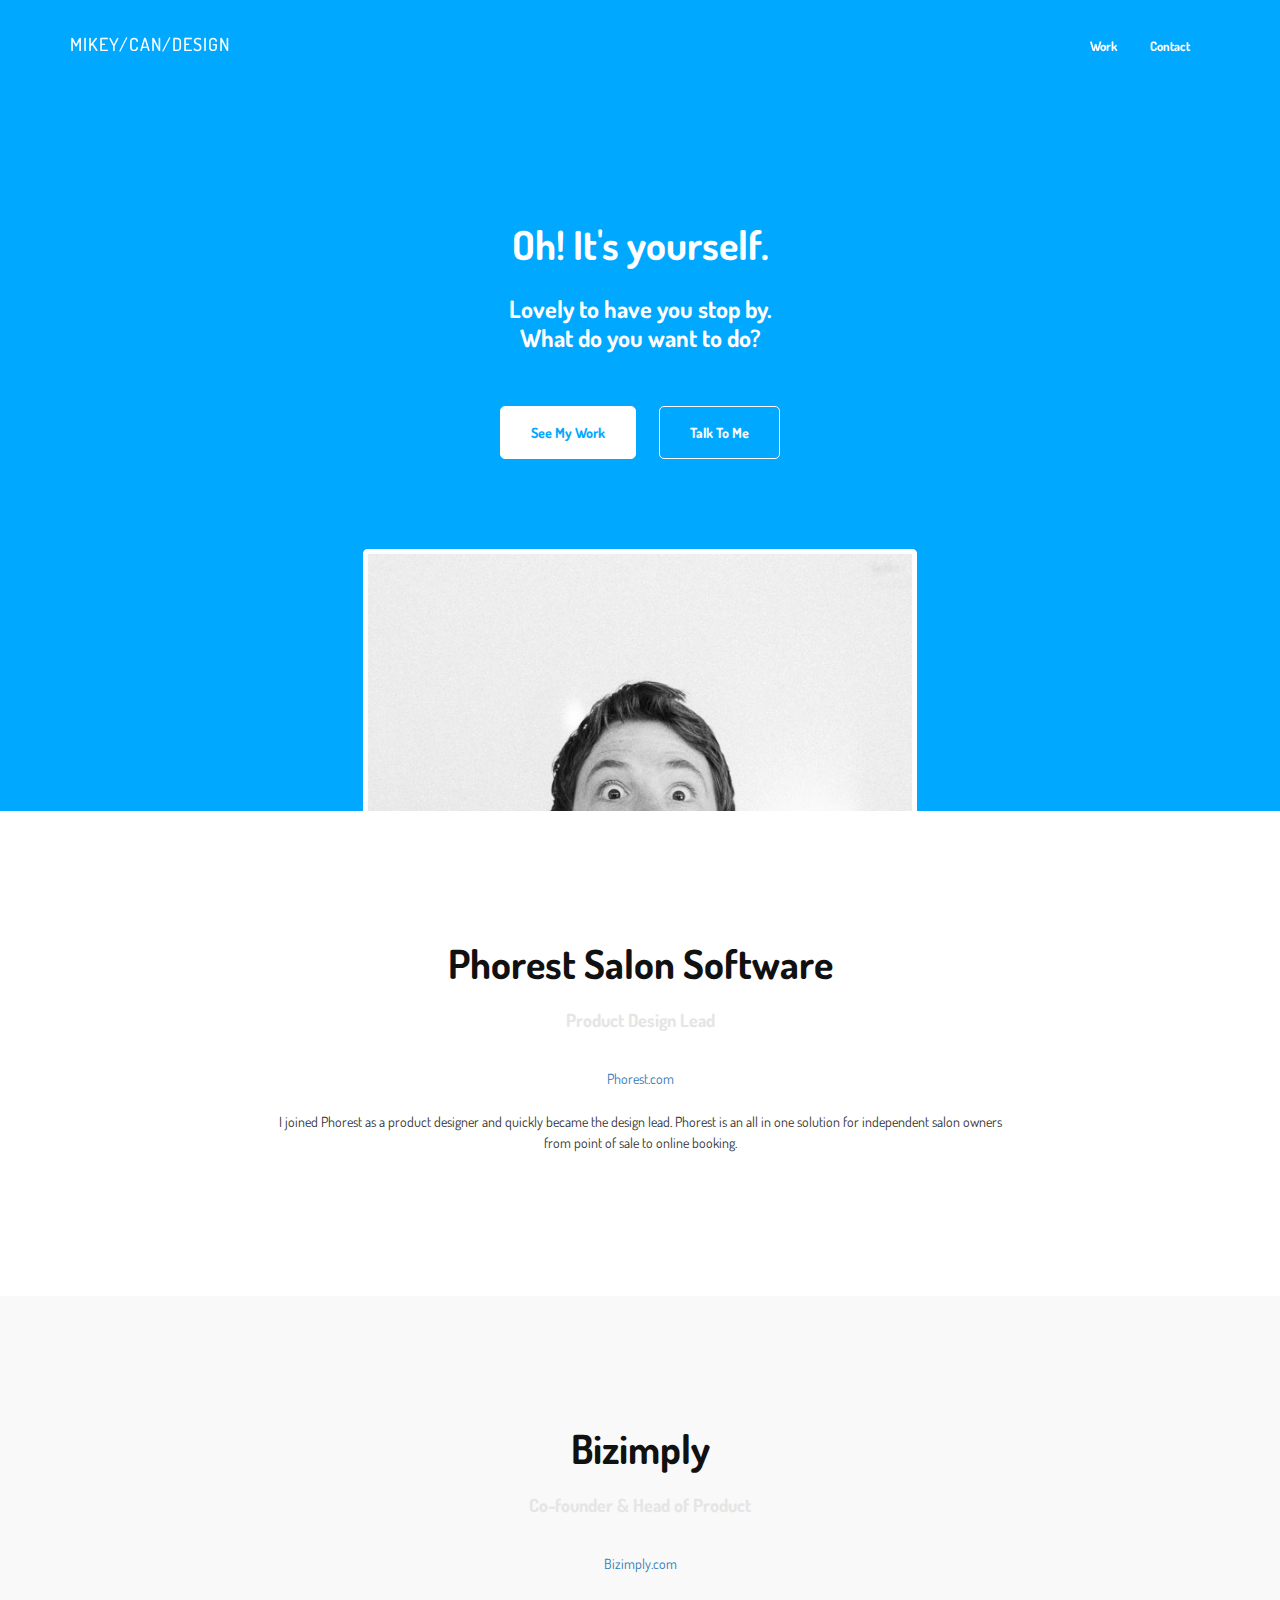
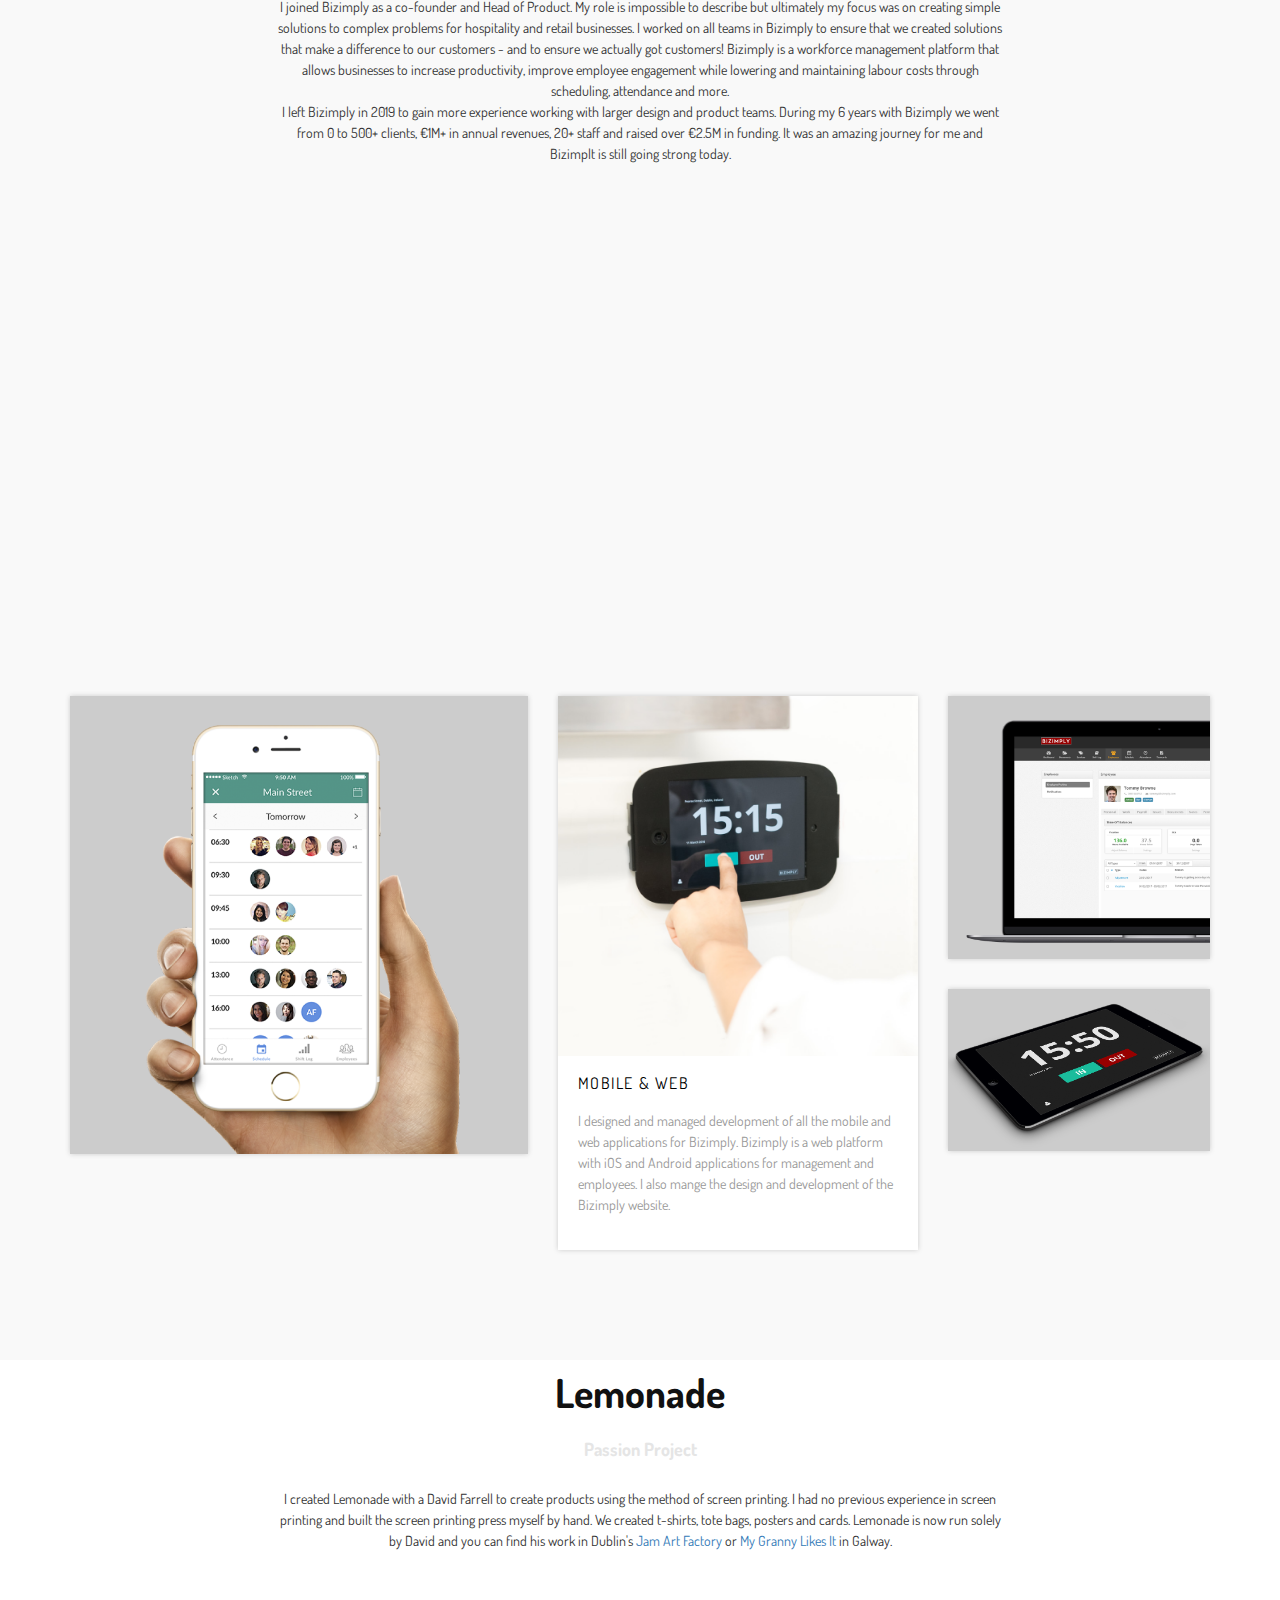
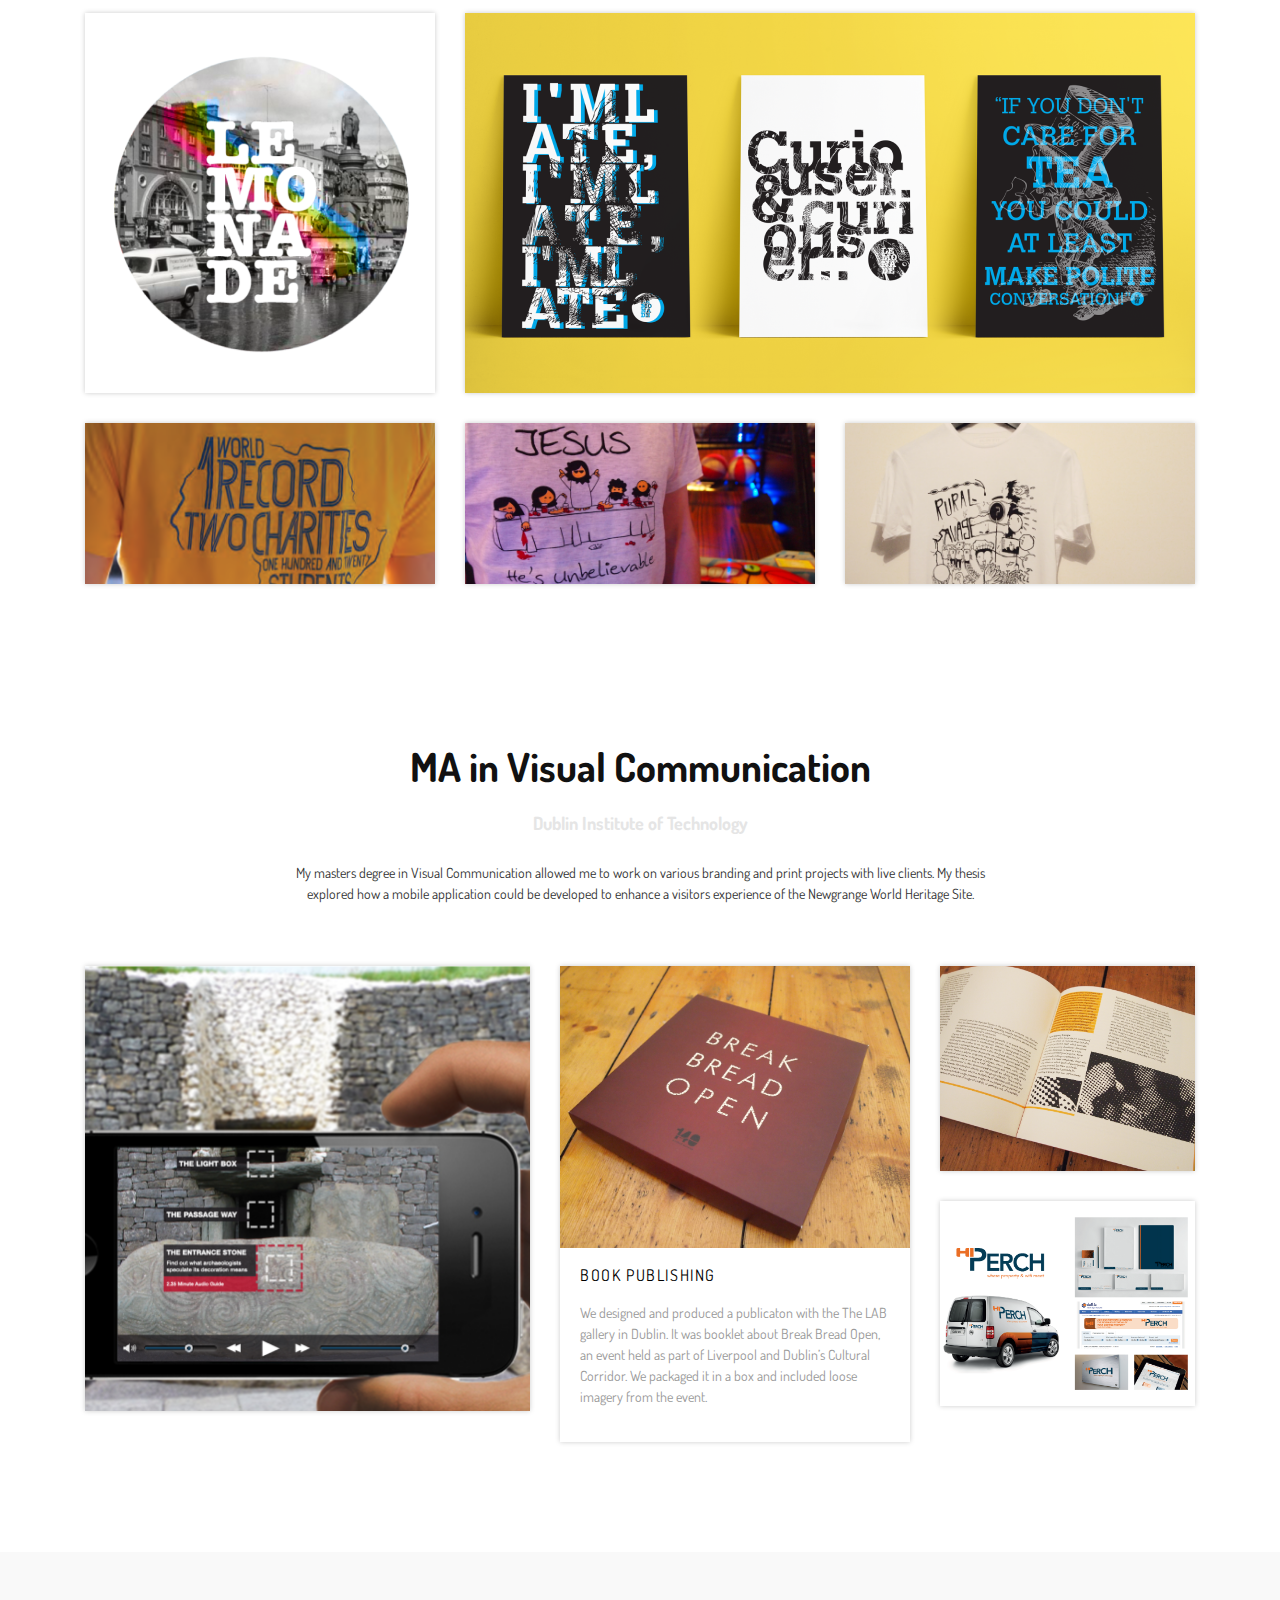
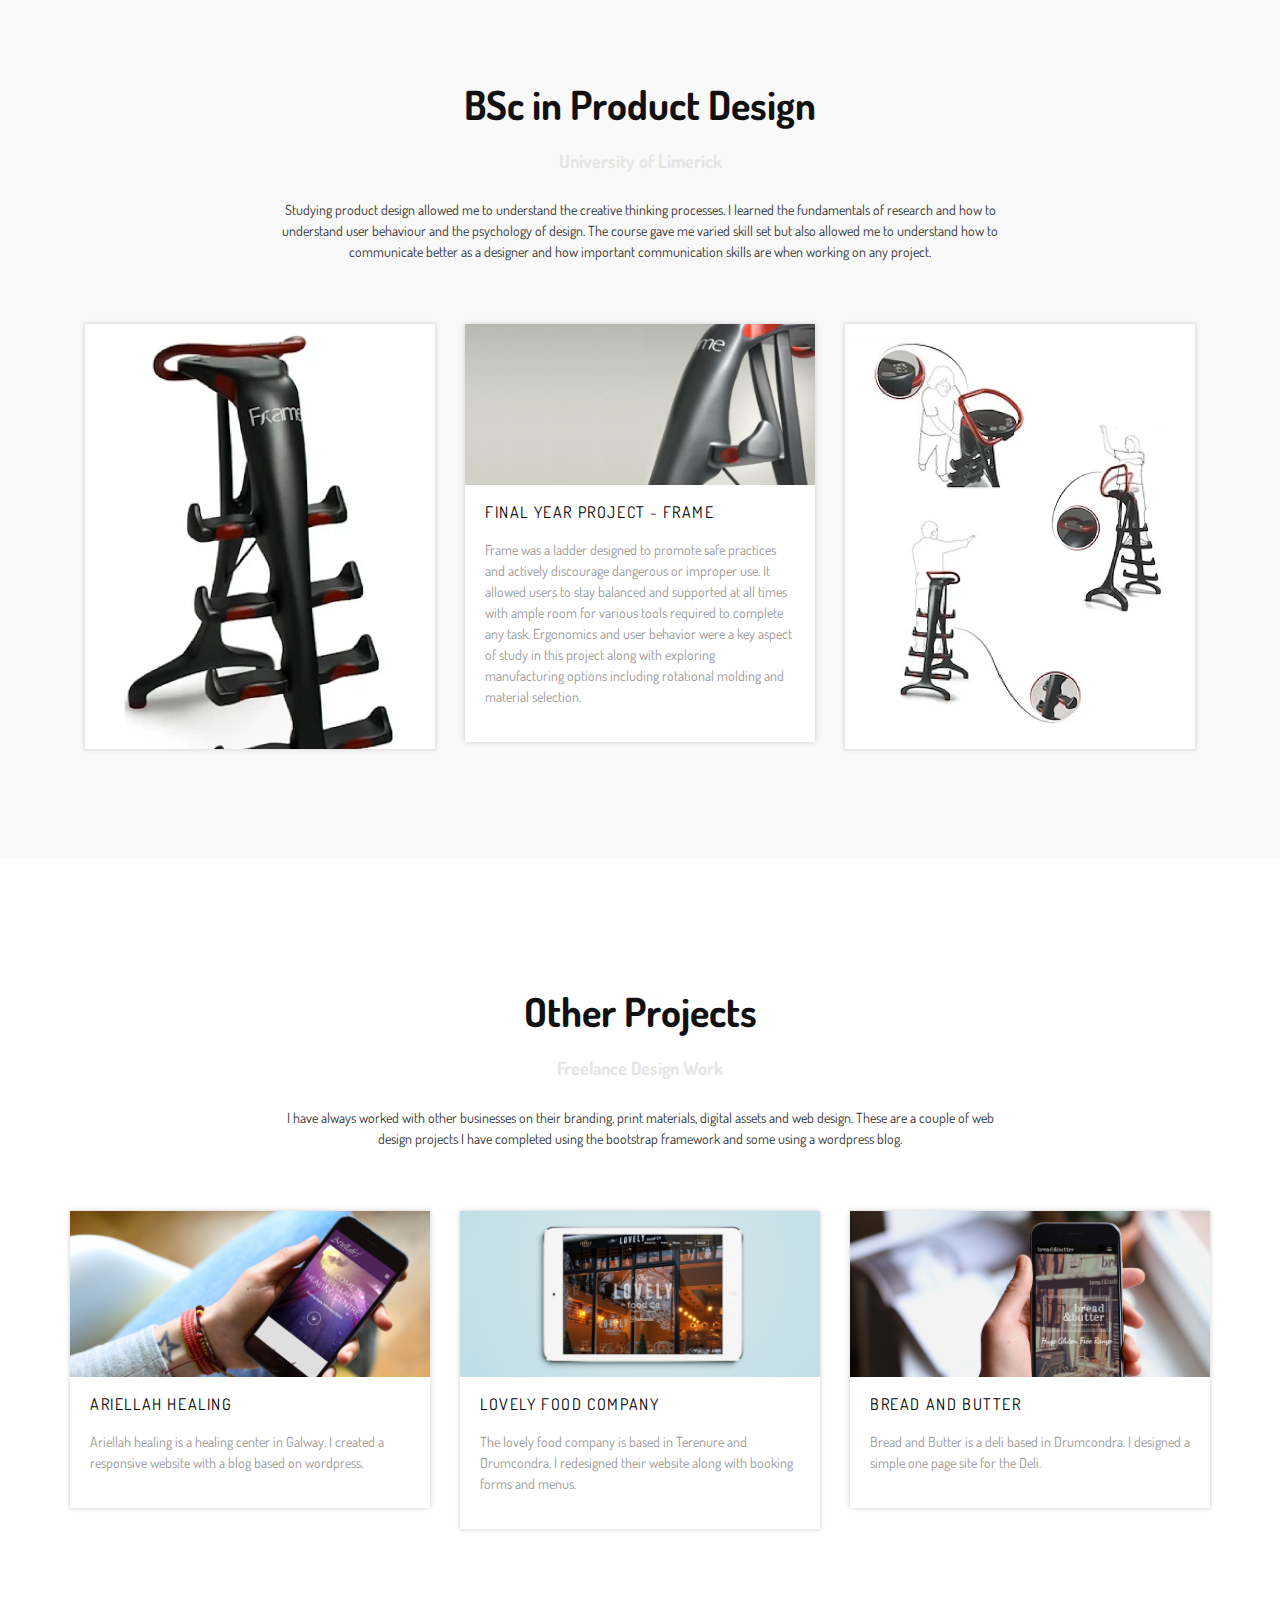
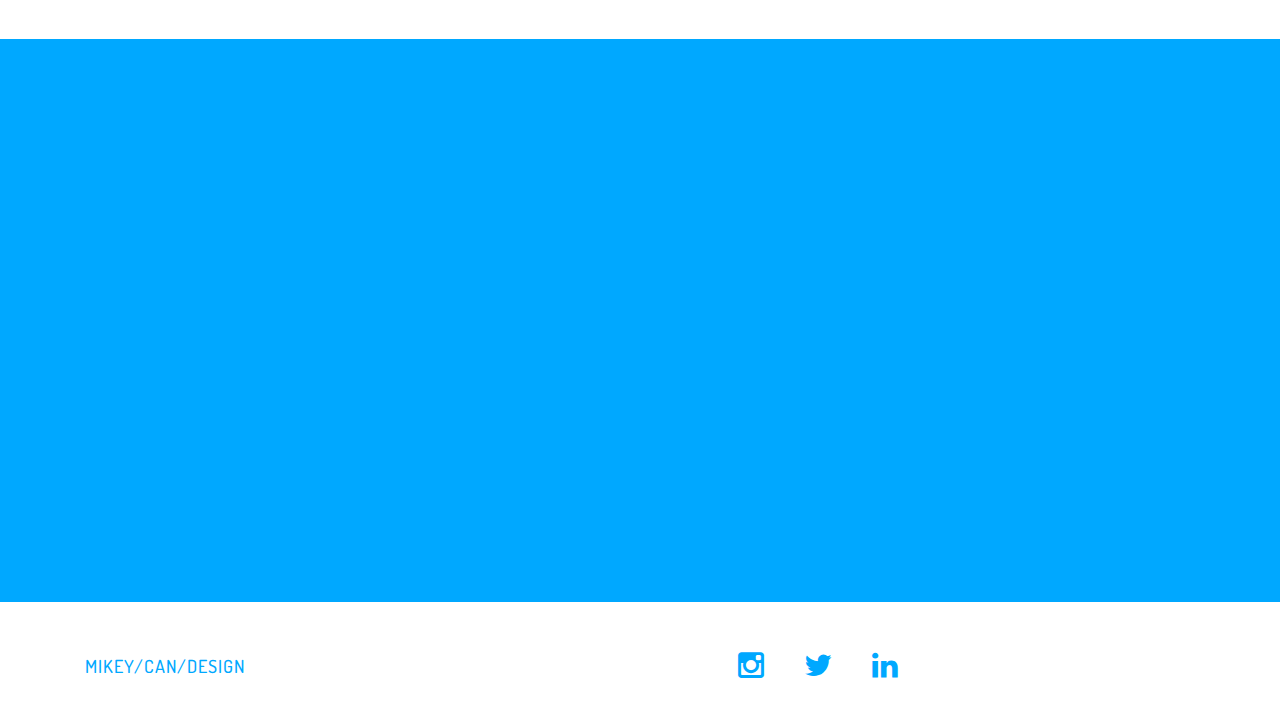
==== commit acf1d13f: "Update index.html" ====
--- a/index.html
+++ b/index.html
@@ -133,8 +133,14 @@
                     <div class="col-md-8 col-md-offset-2 col-xs-10 col-xs-offset-1">
                     </div>
                 </div>
-                <!-- Section Header -->
-                <div class="bgc-two col-md-12 col-sm-12 col-xs-12 mts-section-header">
+            </div>
+        </div>
+    </section>
+    <section id="portfolio" class="bgc-two mts-portfolio-section">
+        <div class="container">
+            <div class="row">
+                <!-- Section Header -->
+                <div class="col-md-12 col-sm-12 col-xs-12 mts-section-header">
                     <h2><span class="mts-highlight-text">Bizimply</span></h2>
                     <h4>Co-founder &amp; Head of Product</h4>
                     <p>
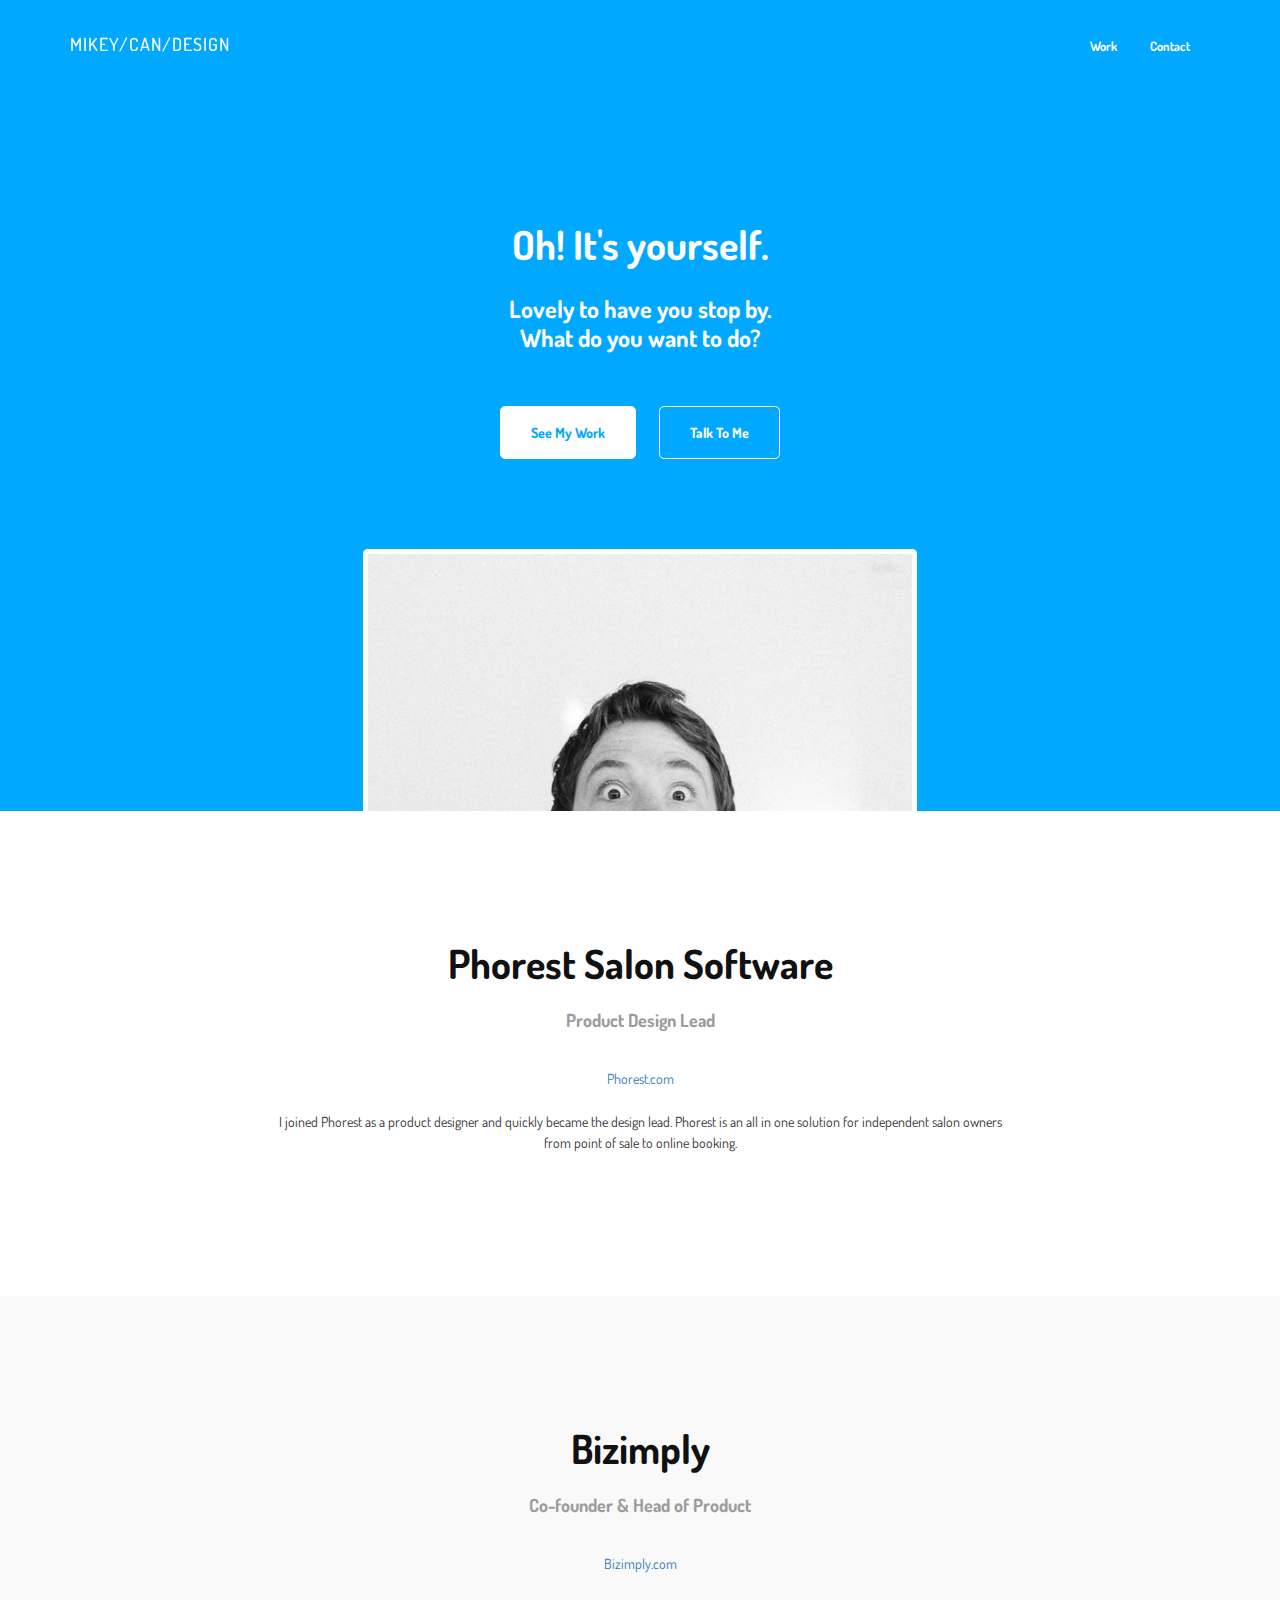
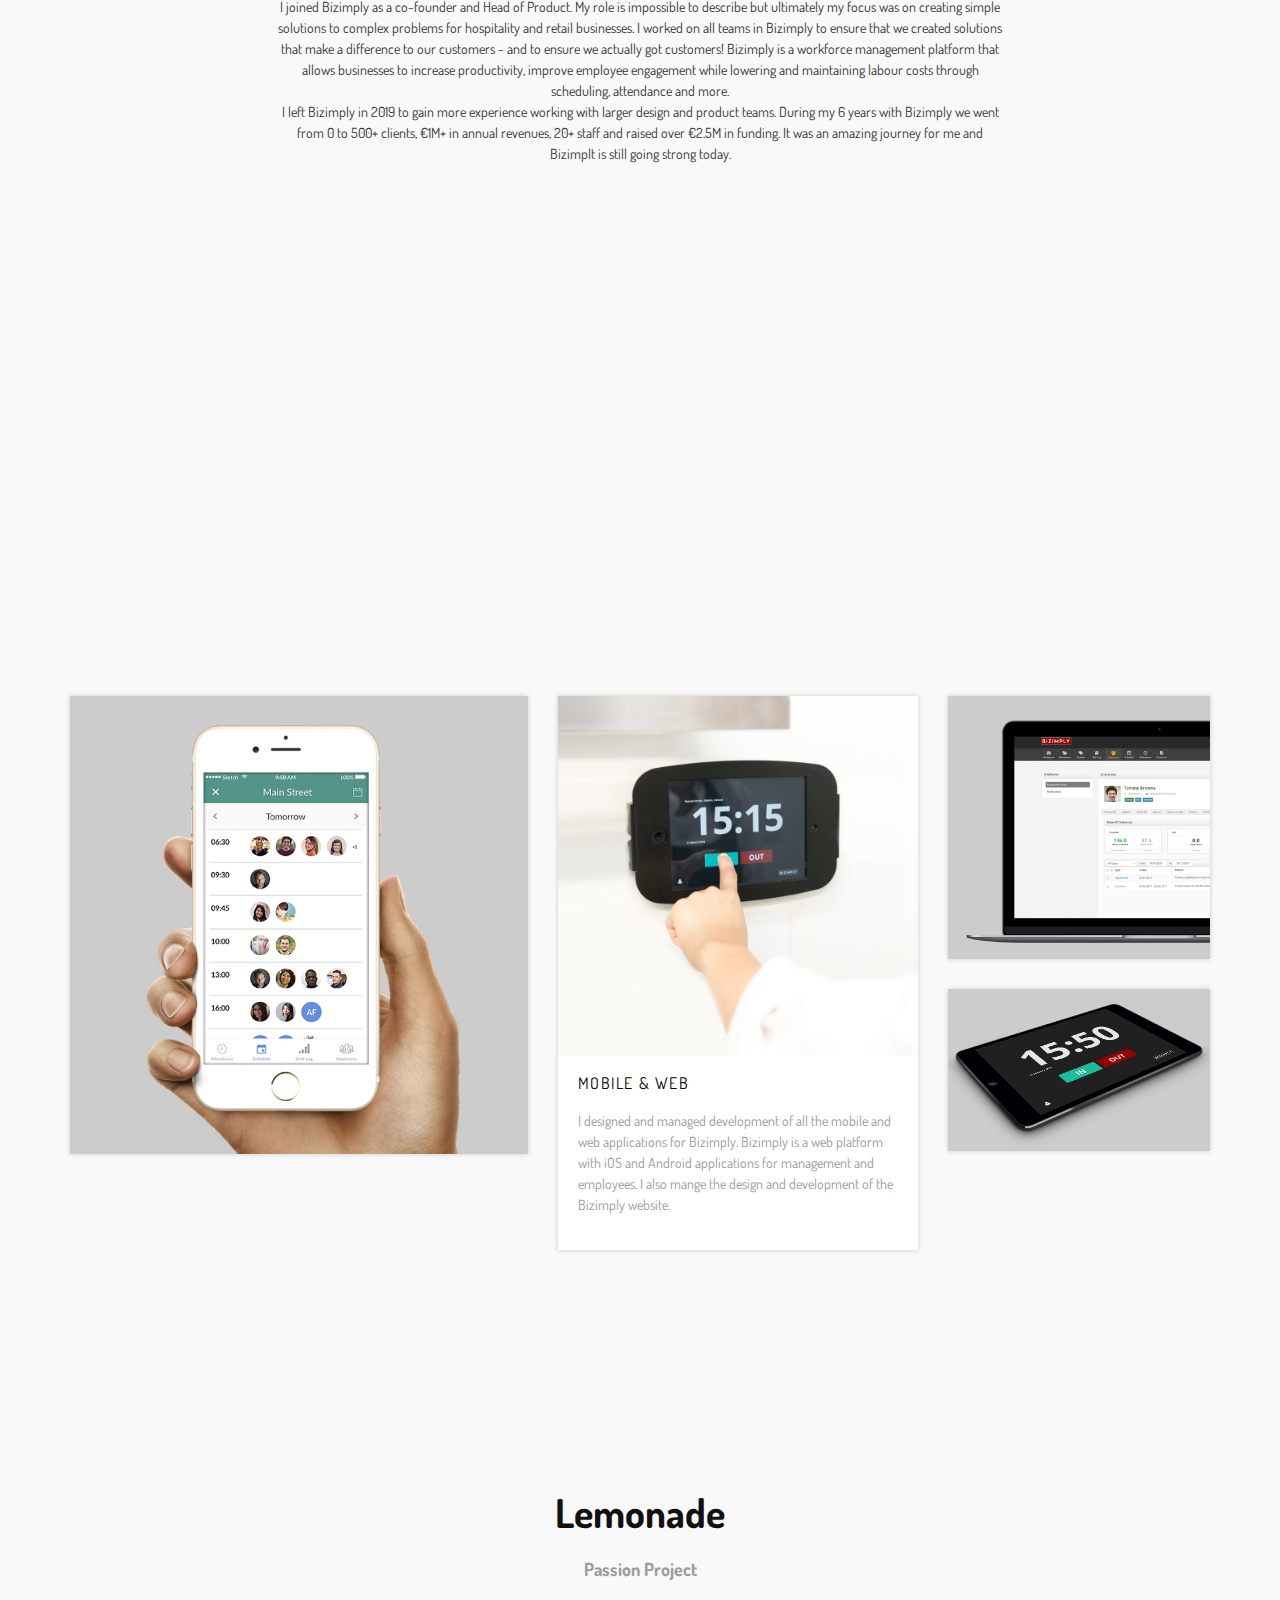
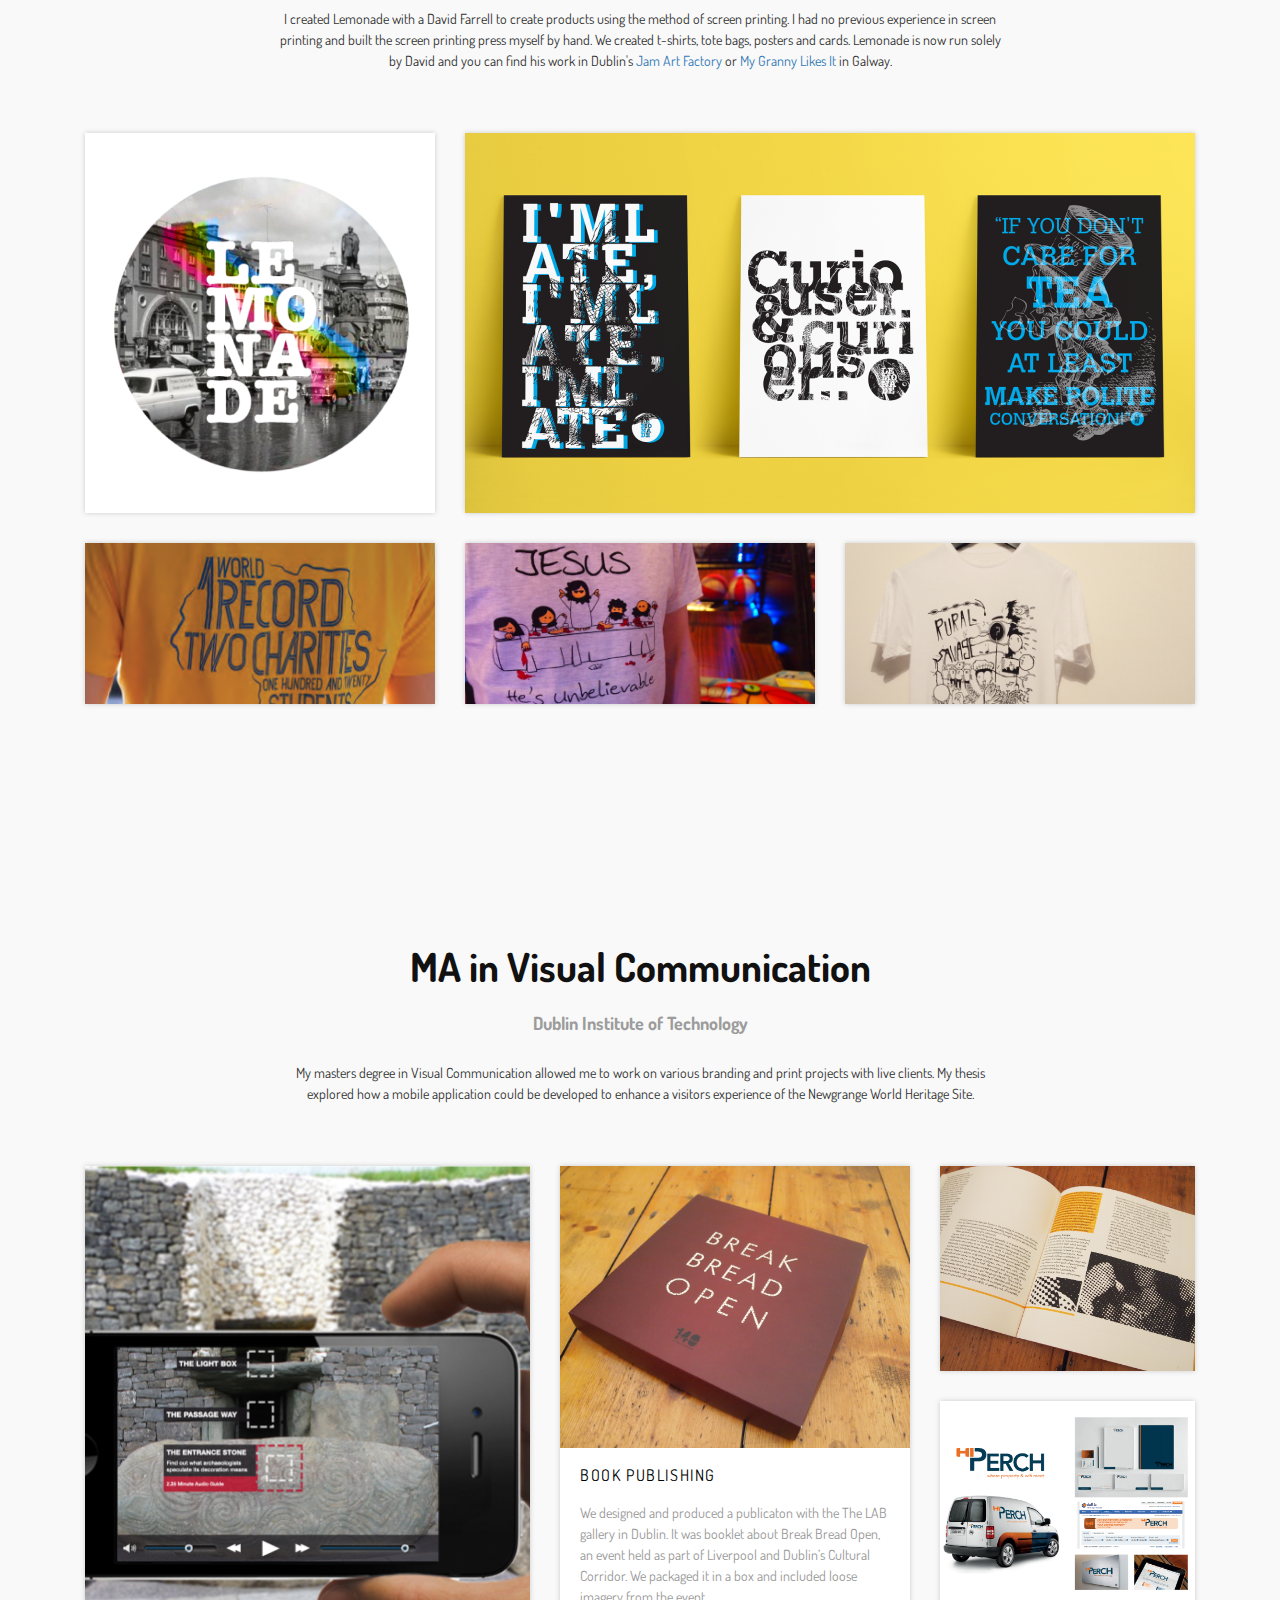
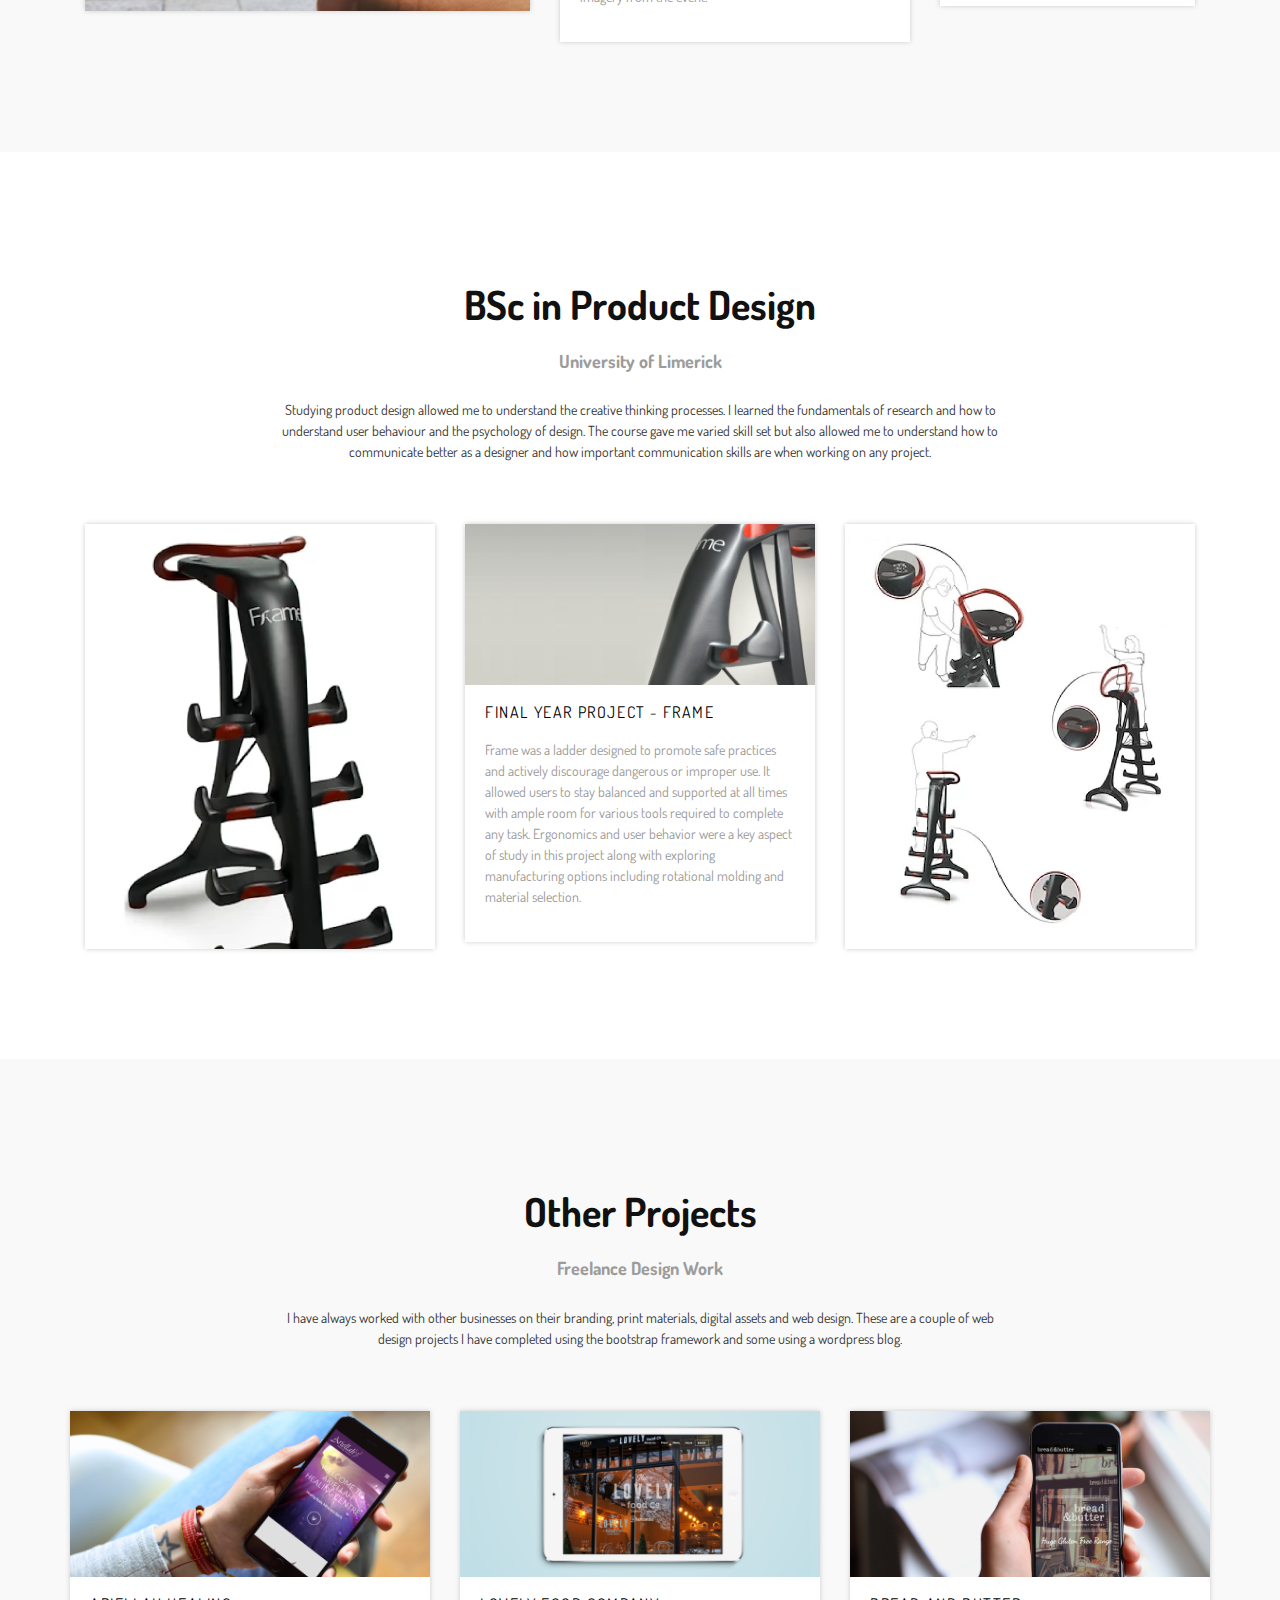
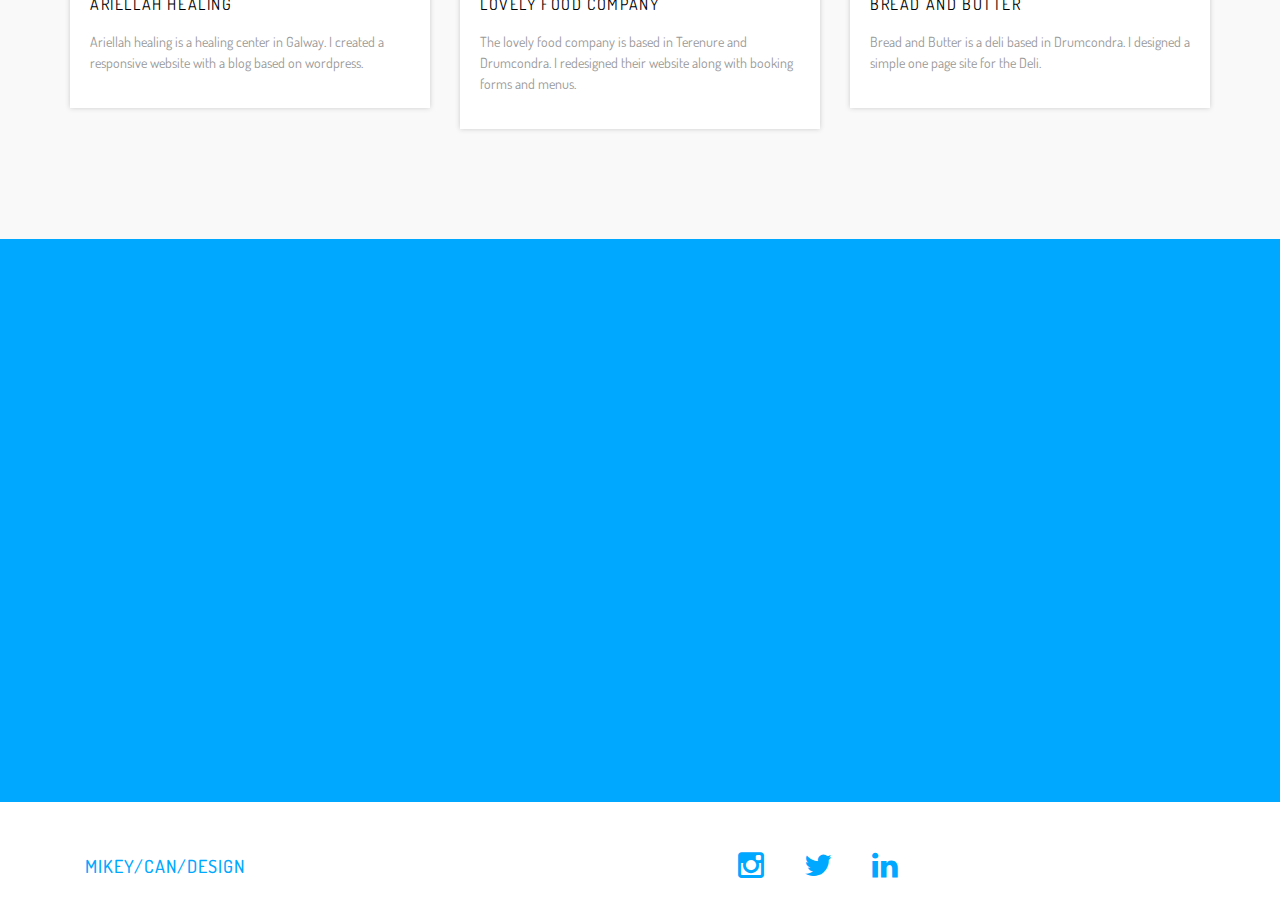
==== commit ce5a7fa5: "Update index.html" ====
--- a/index.html
+++ b/index.html
@@ -210,7 +210,7 @@
         </div>
     </section>
     <!-- Custom Section End -->
-    <section id="portfolio" class="mts-portfolio-section">
+    <section id="portfolio" class="bgc-two mts-portfolio-section">
         <div class="container">
             <div class="row">
                 <!-- Section Header -->
@@ -271,7 +271,7 @@
     <!--   *** PORTFOLIO END ***
         <!-- Portfolio Section End -->
     <!-- Custom Section End -->
-    <section id="portfolio" class="bgc-two-p mts-portfolio-section">
+    <section id="portfolio" class="bgc-two mts-portfolio-section">
         <div class="container">
             <div class="row">
                 <!-- Section Header -->
@@ -331,7 +331,7 @@
     </div>
     </section>
     <!-- Custom Section End -->
-    <section id="portfolio" class="bgc-two mts-portfolio-section">
+    <section id="portfolio" class="bgc-two-p mts-portfolio-section">
         <div class="container">
             <div class="row">
                 <!-- Section Header -->
@@ -382,7 +382,7 @@
         </div>
     </section>
     <!-- Custom Section End -->
-    <section id="portfolio" class="bgc-two-p mts-portfolio-section">
+    <section id="portfolio" class="bgc-two mts-portfolio-section">
         <div class="container">
             <div class="row">
                 <!-- Section Header -->
--- a/css/style.css
+++ b/css/style.css
@@ -87,7 +87,7 @@
     -webkit-font-smoothing: antialiased;
     -moz-osx-font-smoothing: grayscale;
     text-shadow: 1px 1px 1px rgba(0, 0, 0, 0.004);
-    color: #E5E5E5;
+    color: #9c9c9c;
 }
 
 h1 {
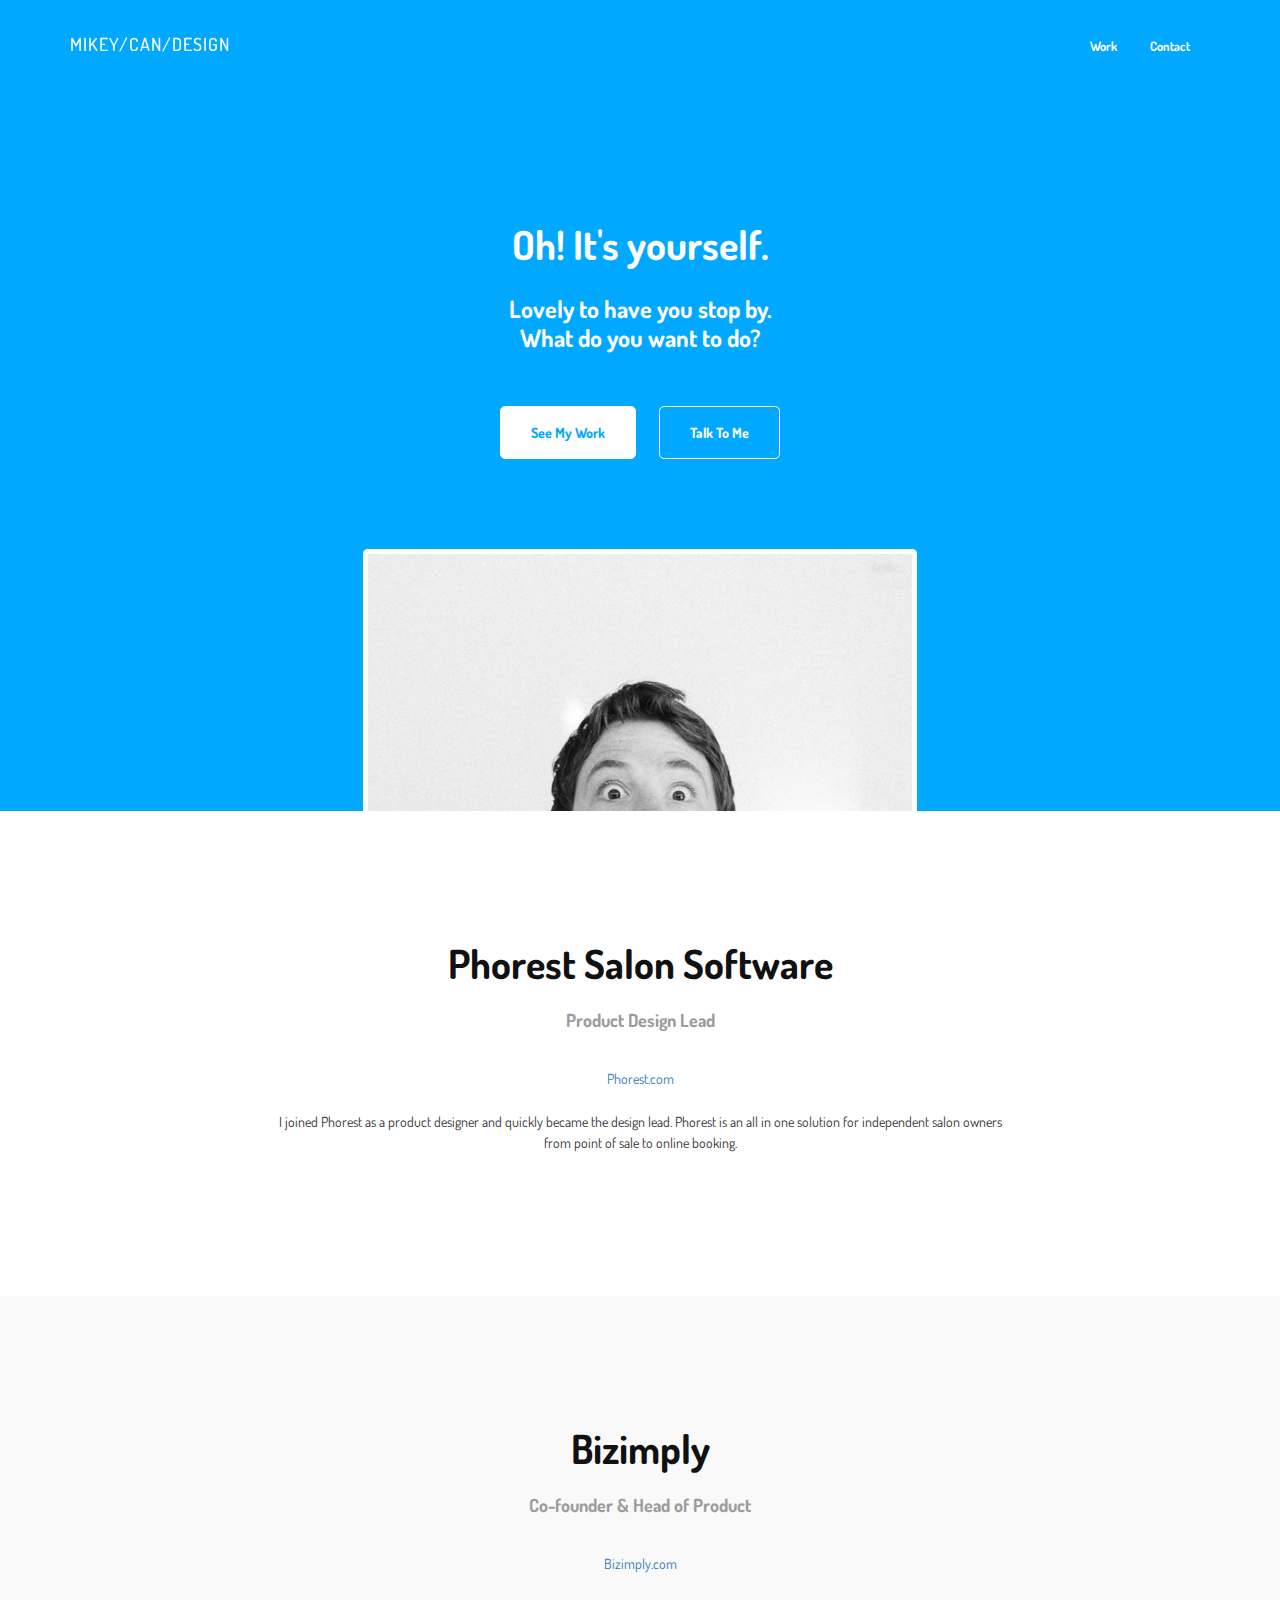
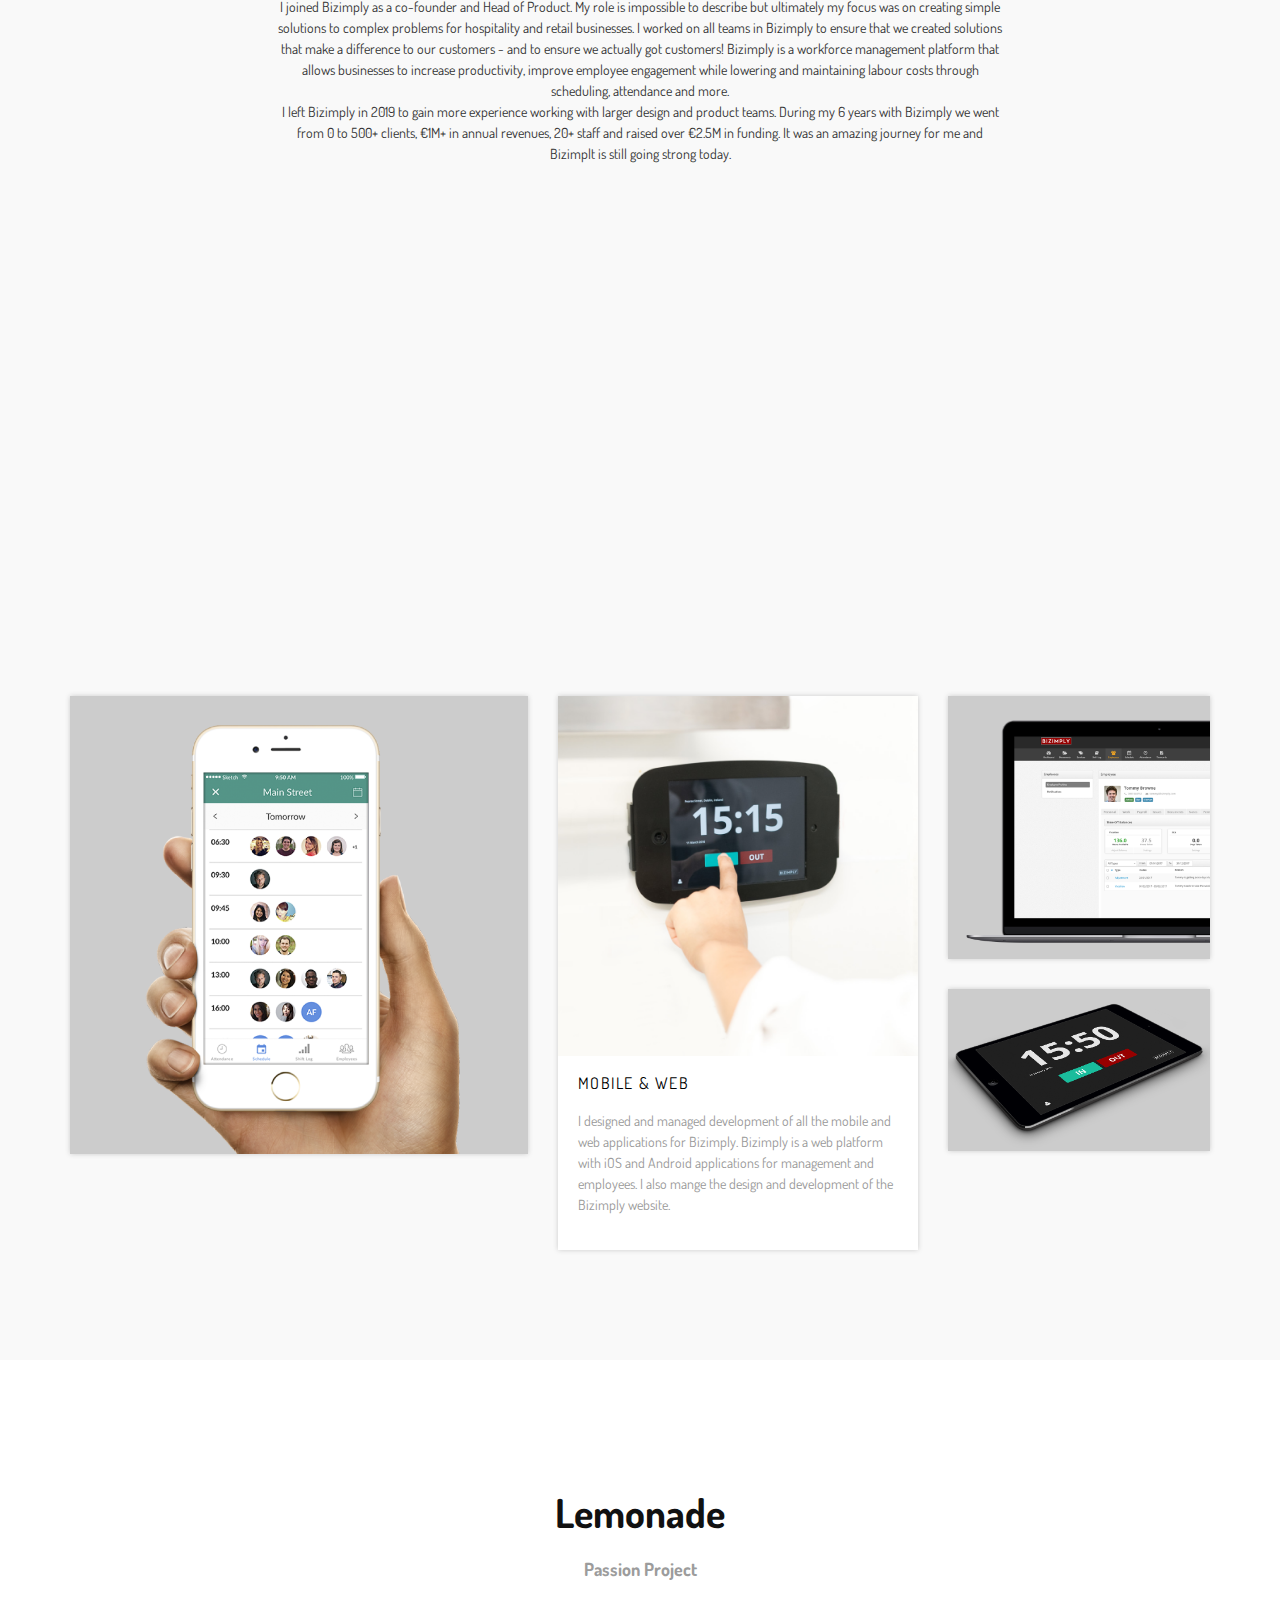
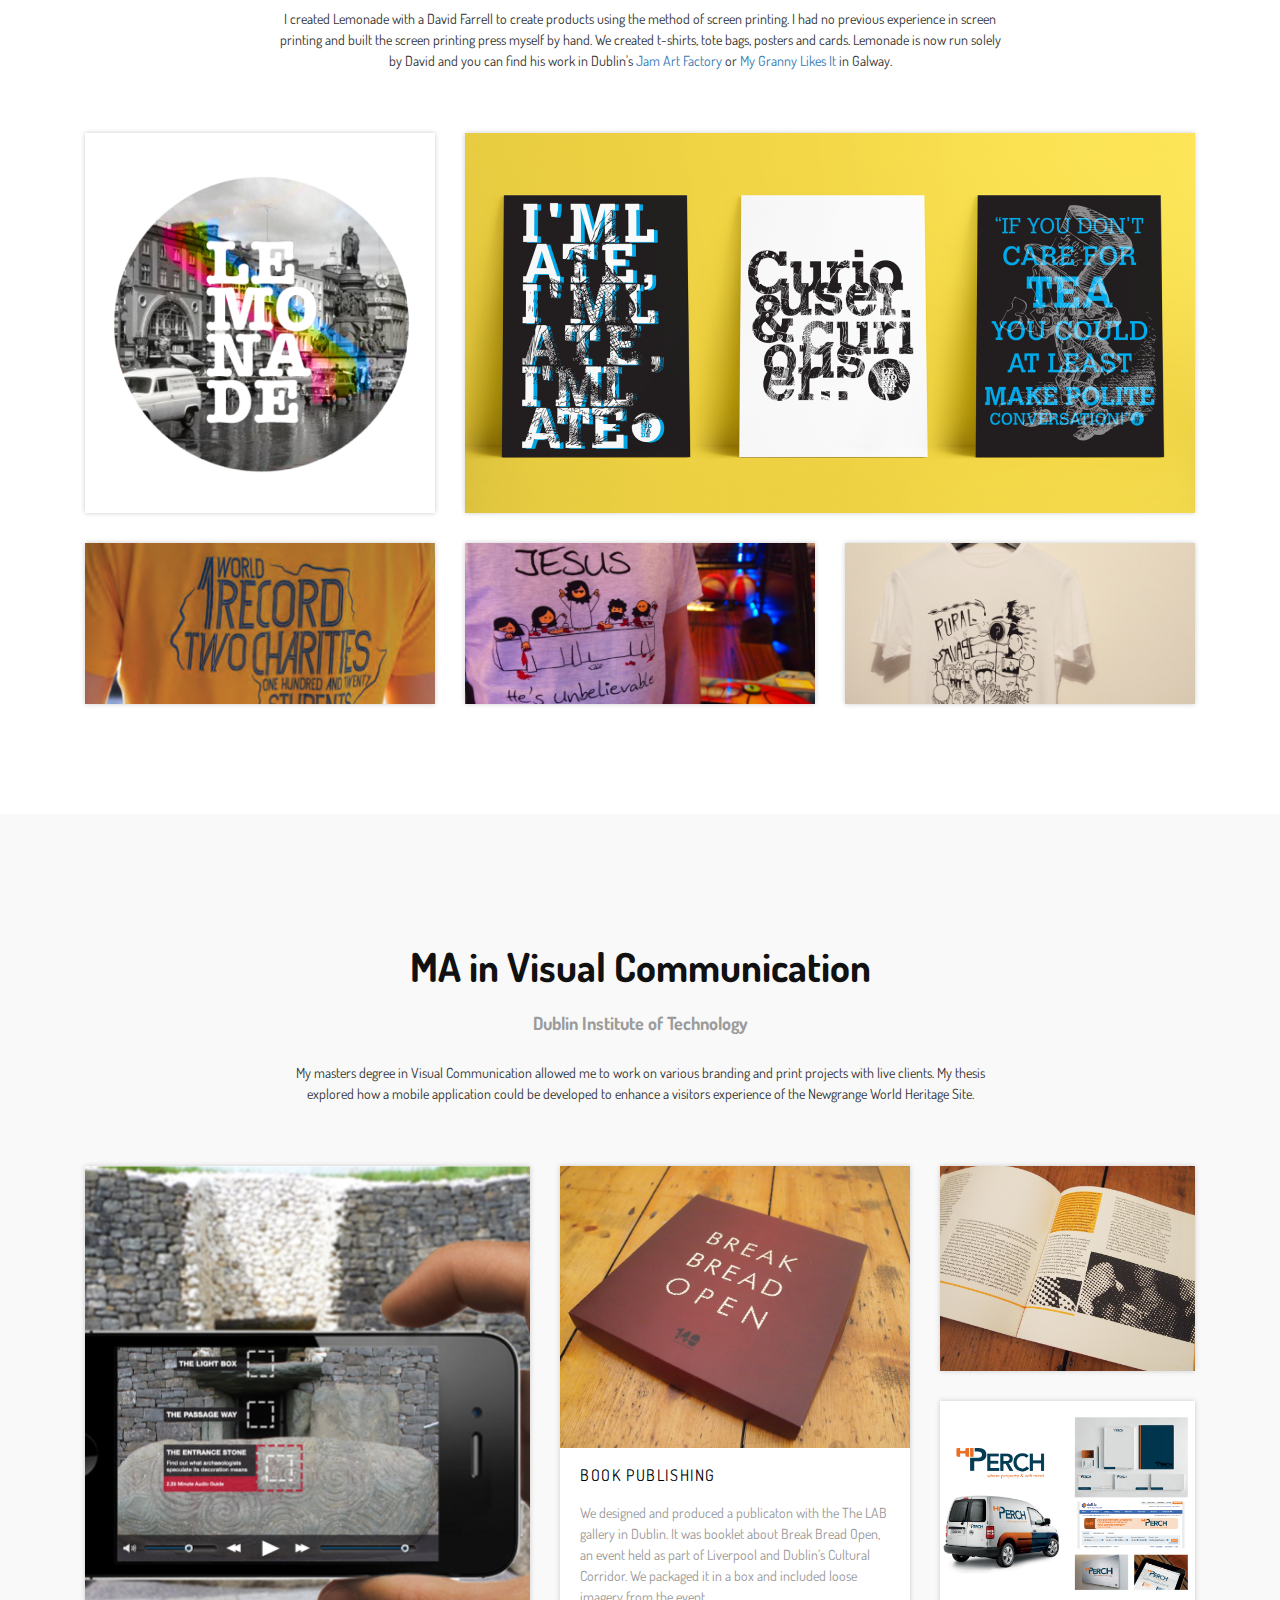
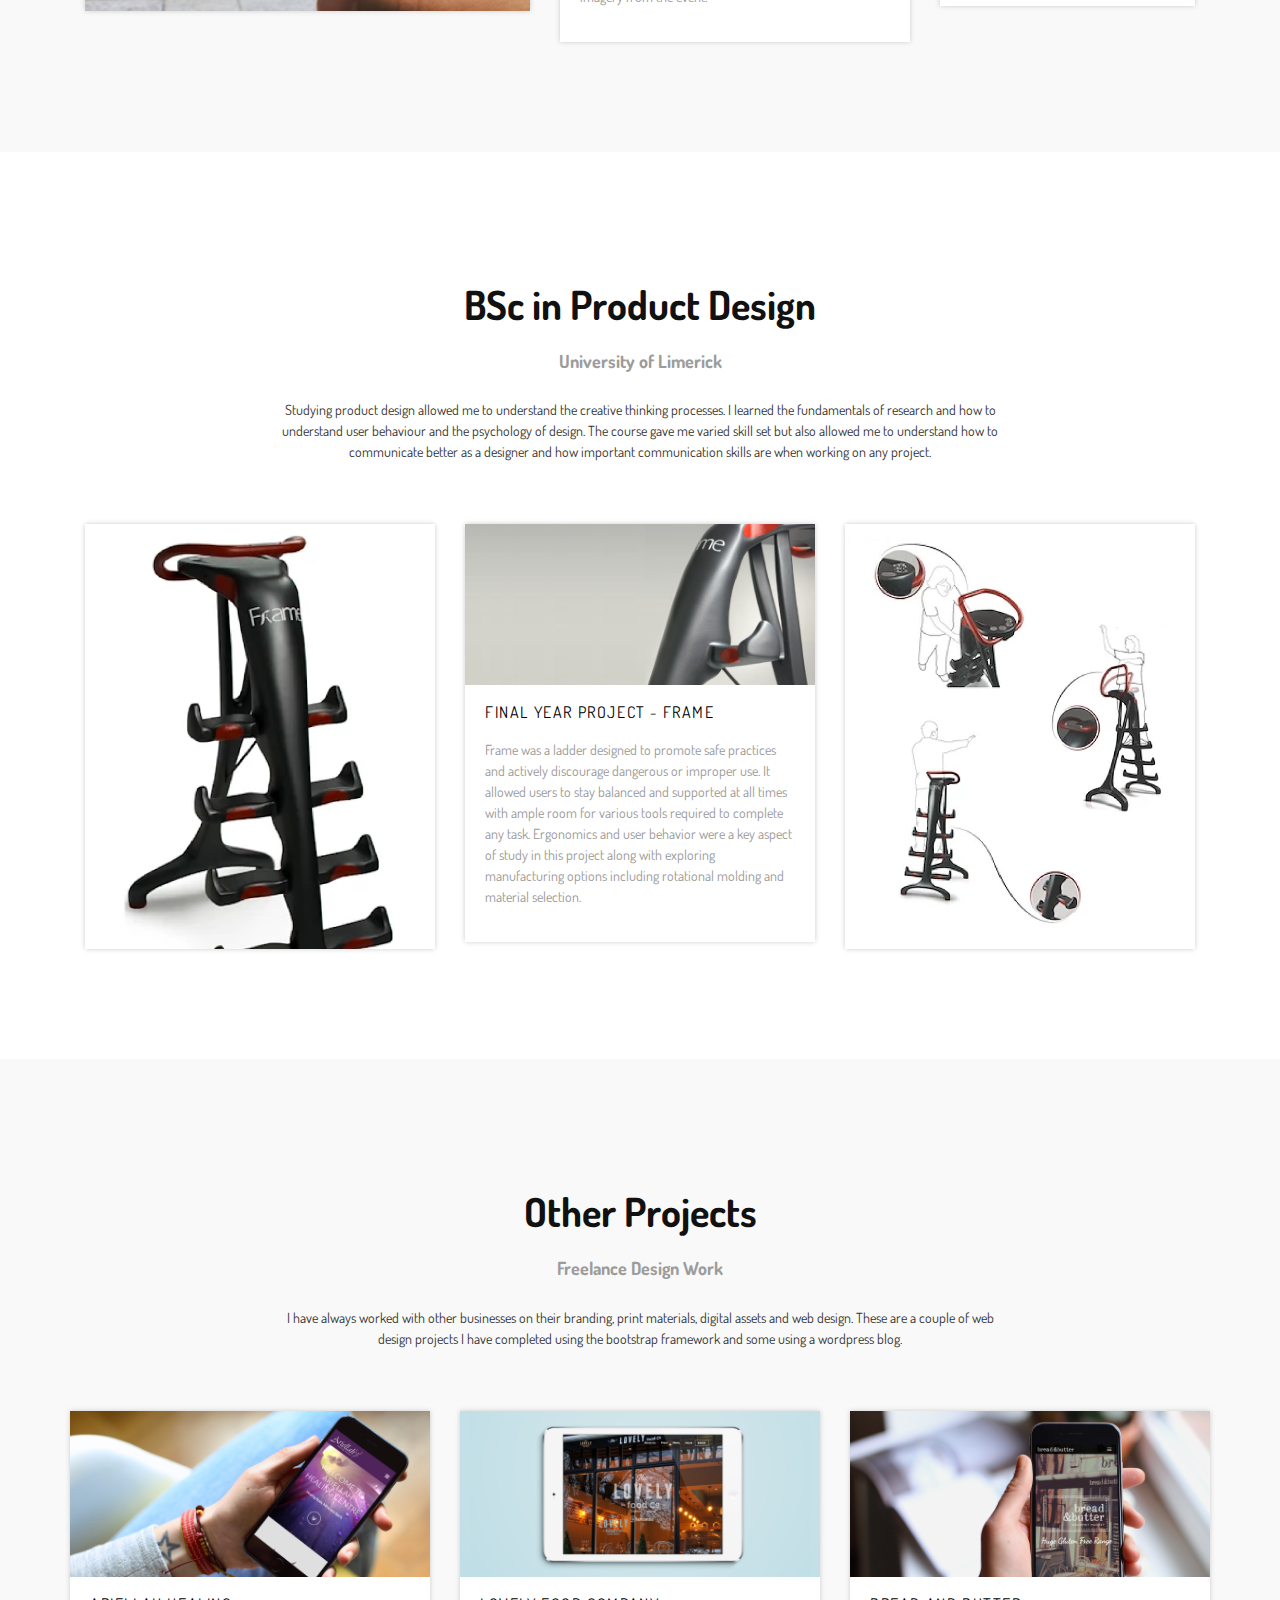
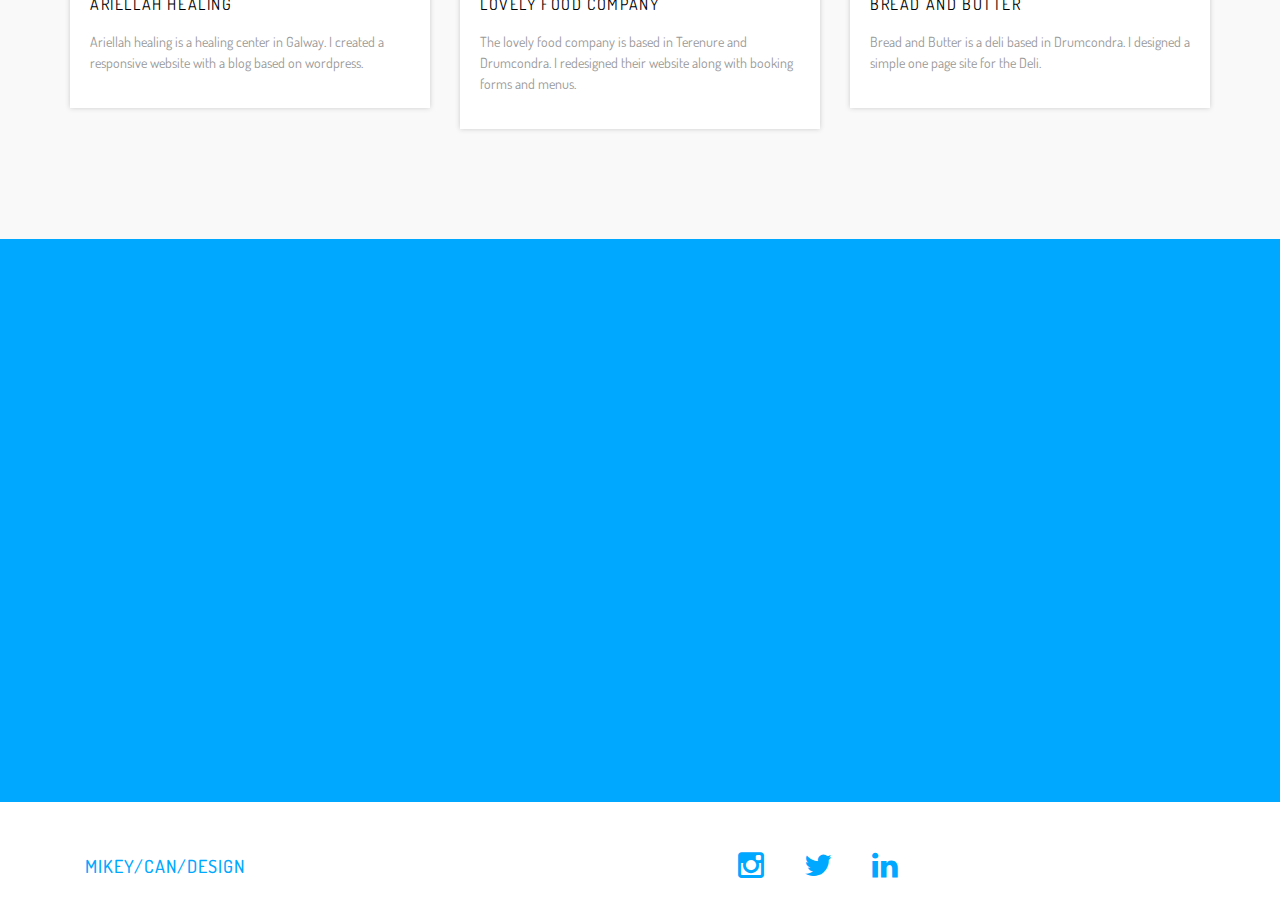
==== commit 6b2a00f7: "Update index.html" ====
--- a/index.html
+++ b/index.html
@@ -210,7 +210,7 @@
         </div>
     </section>
     <!-- Custom Section End -->
-    <section id="portfolio" class="bgc-two mts-portfolio-section">
+    <section id="portfolio" class="bgc-two-p mts-portfolio-section">
         <div class="container">
             <div class="row">
                 <!-- Section Header -->
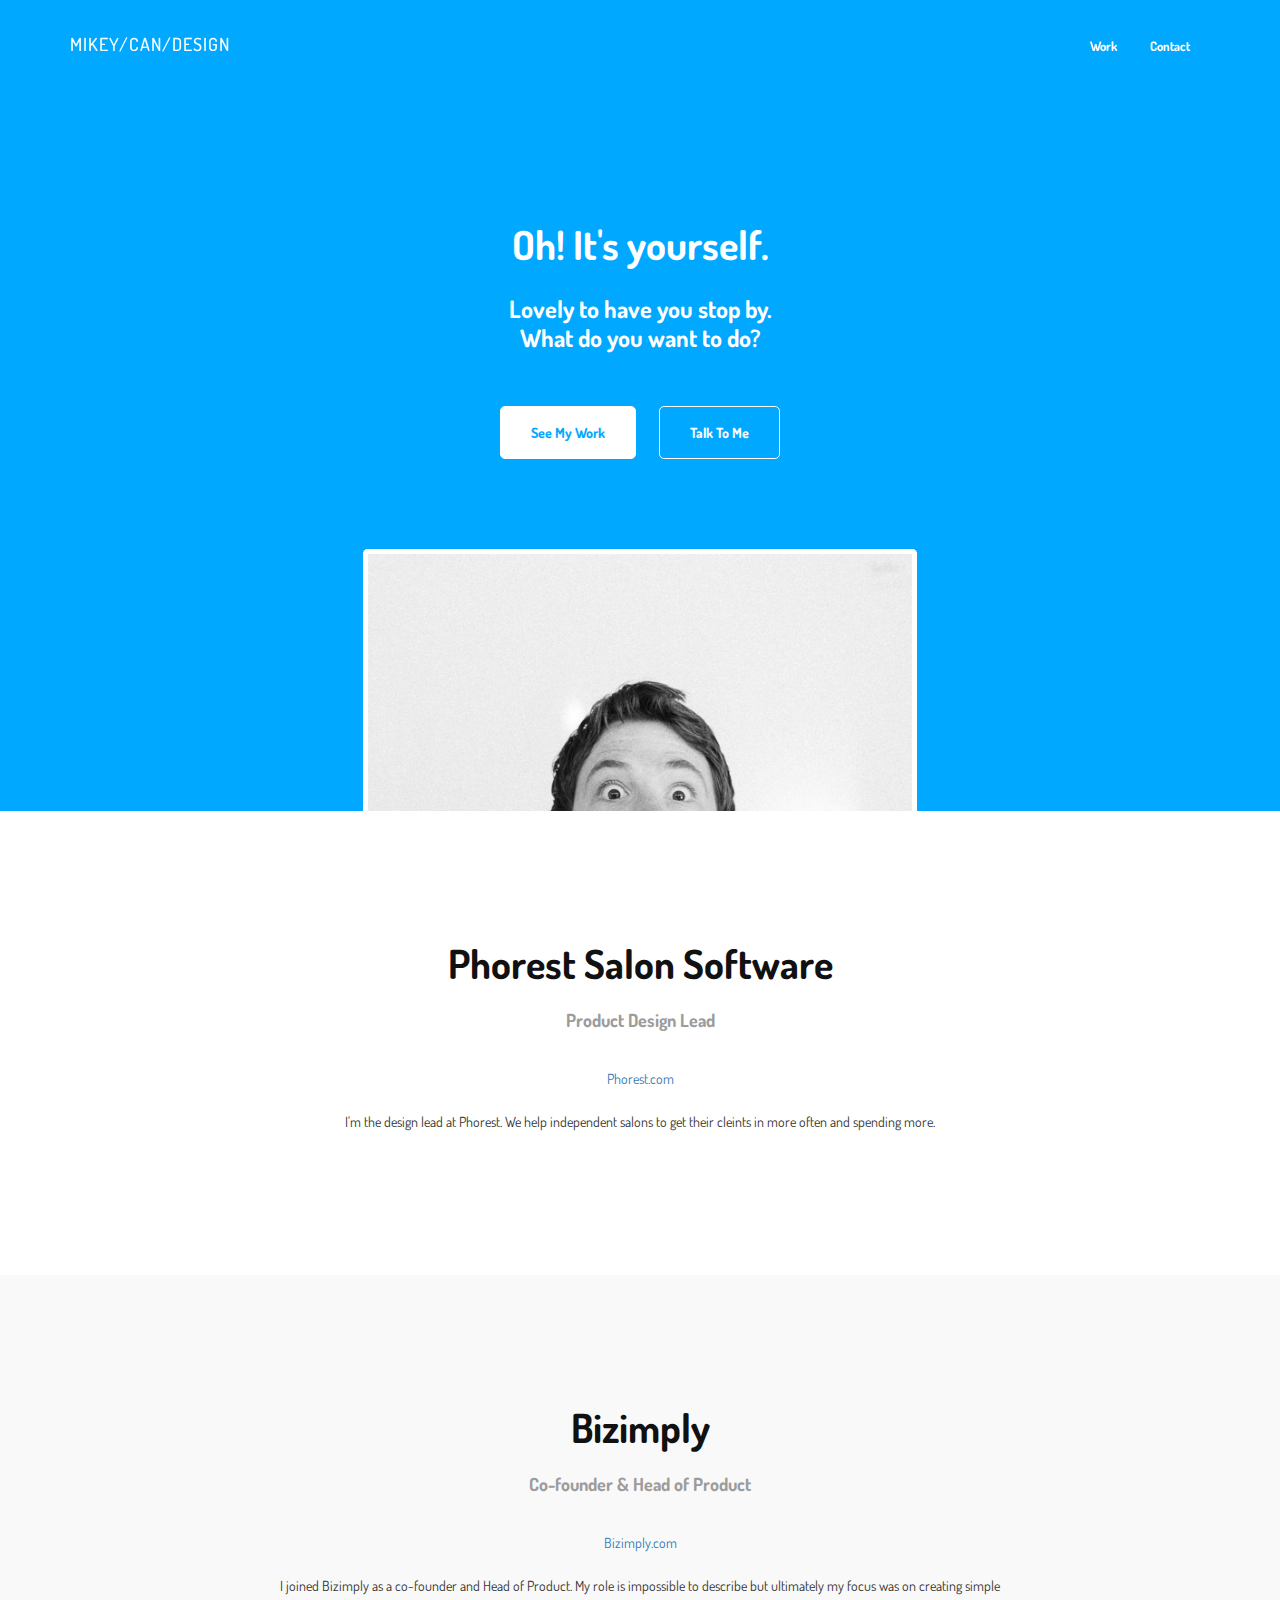
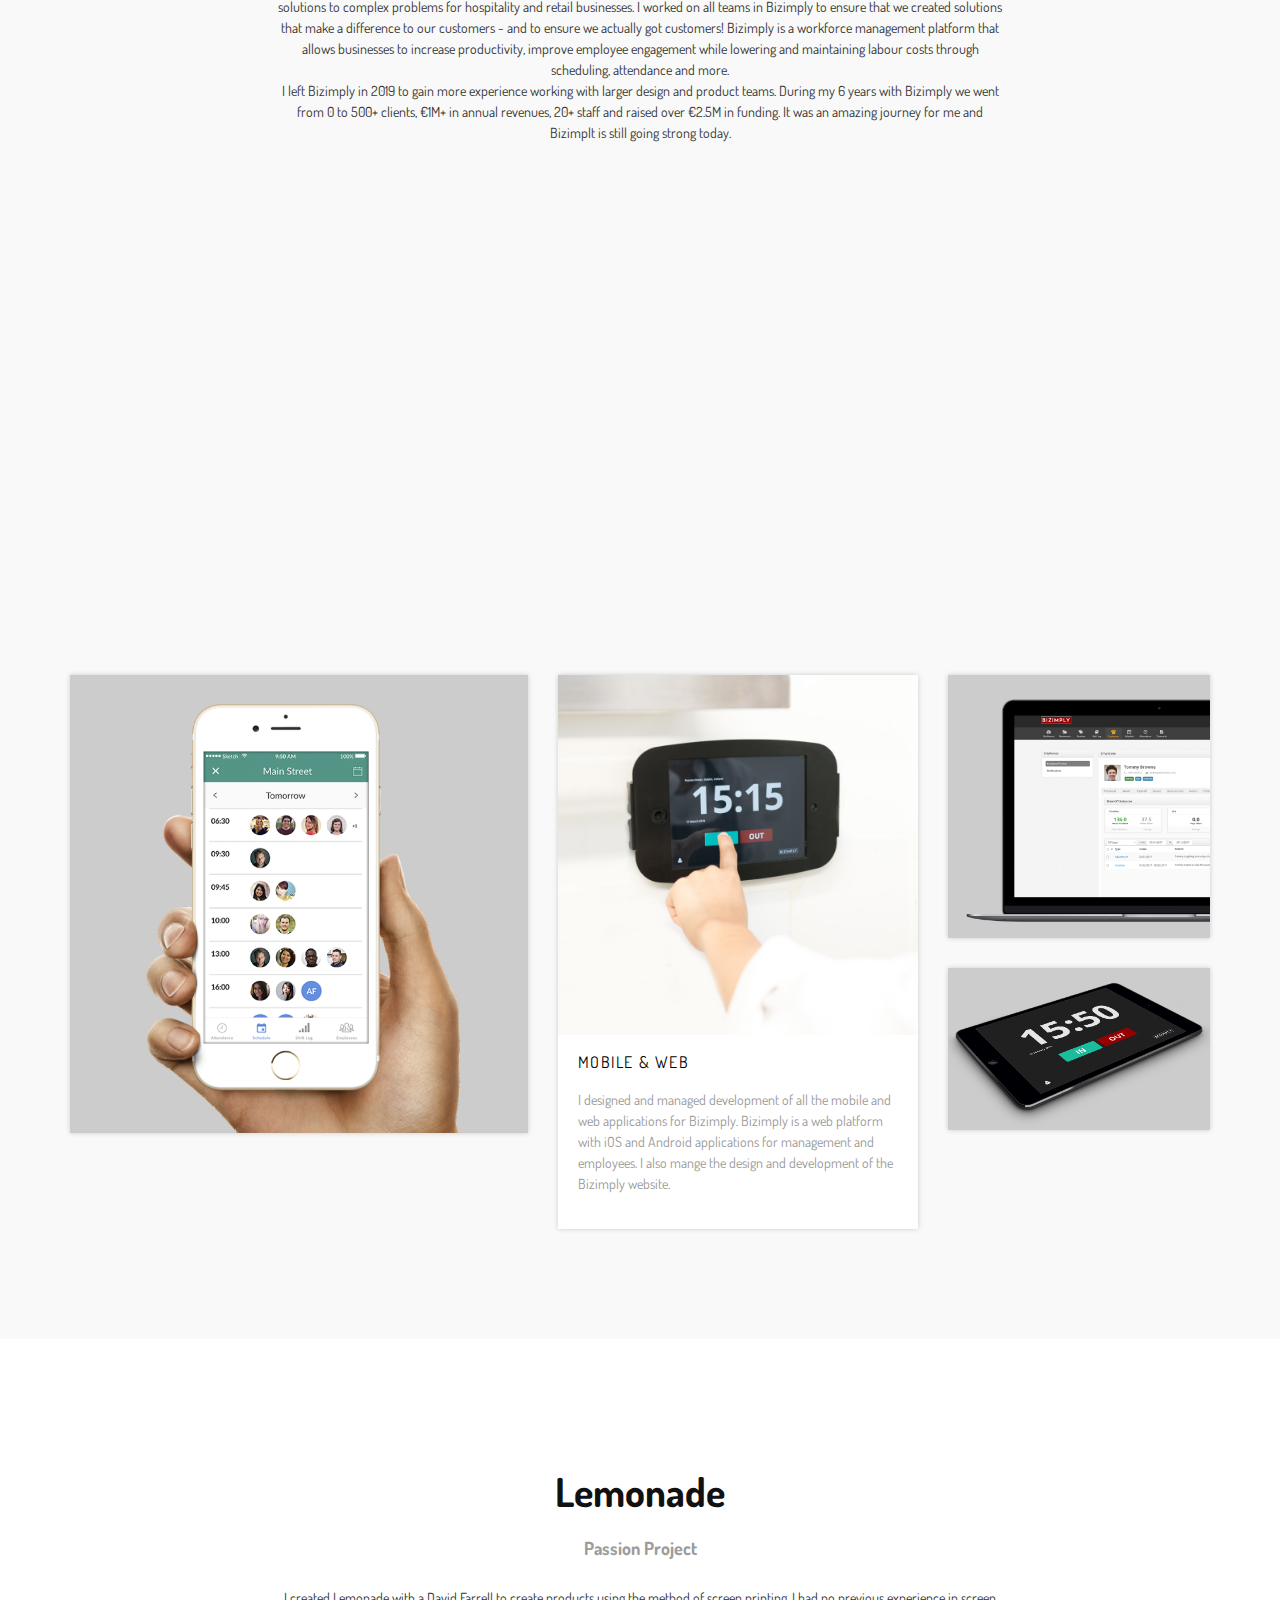
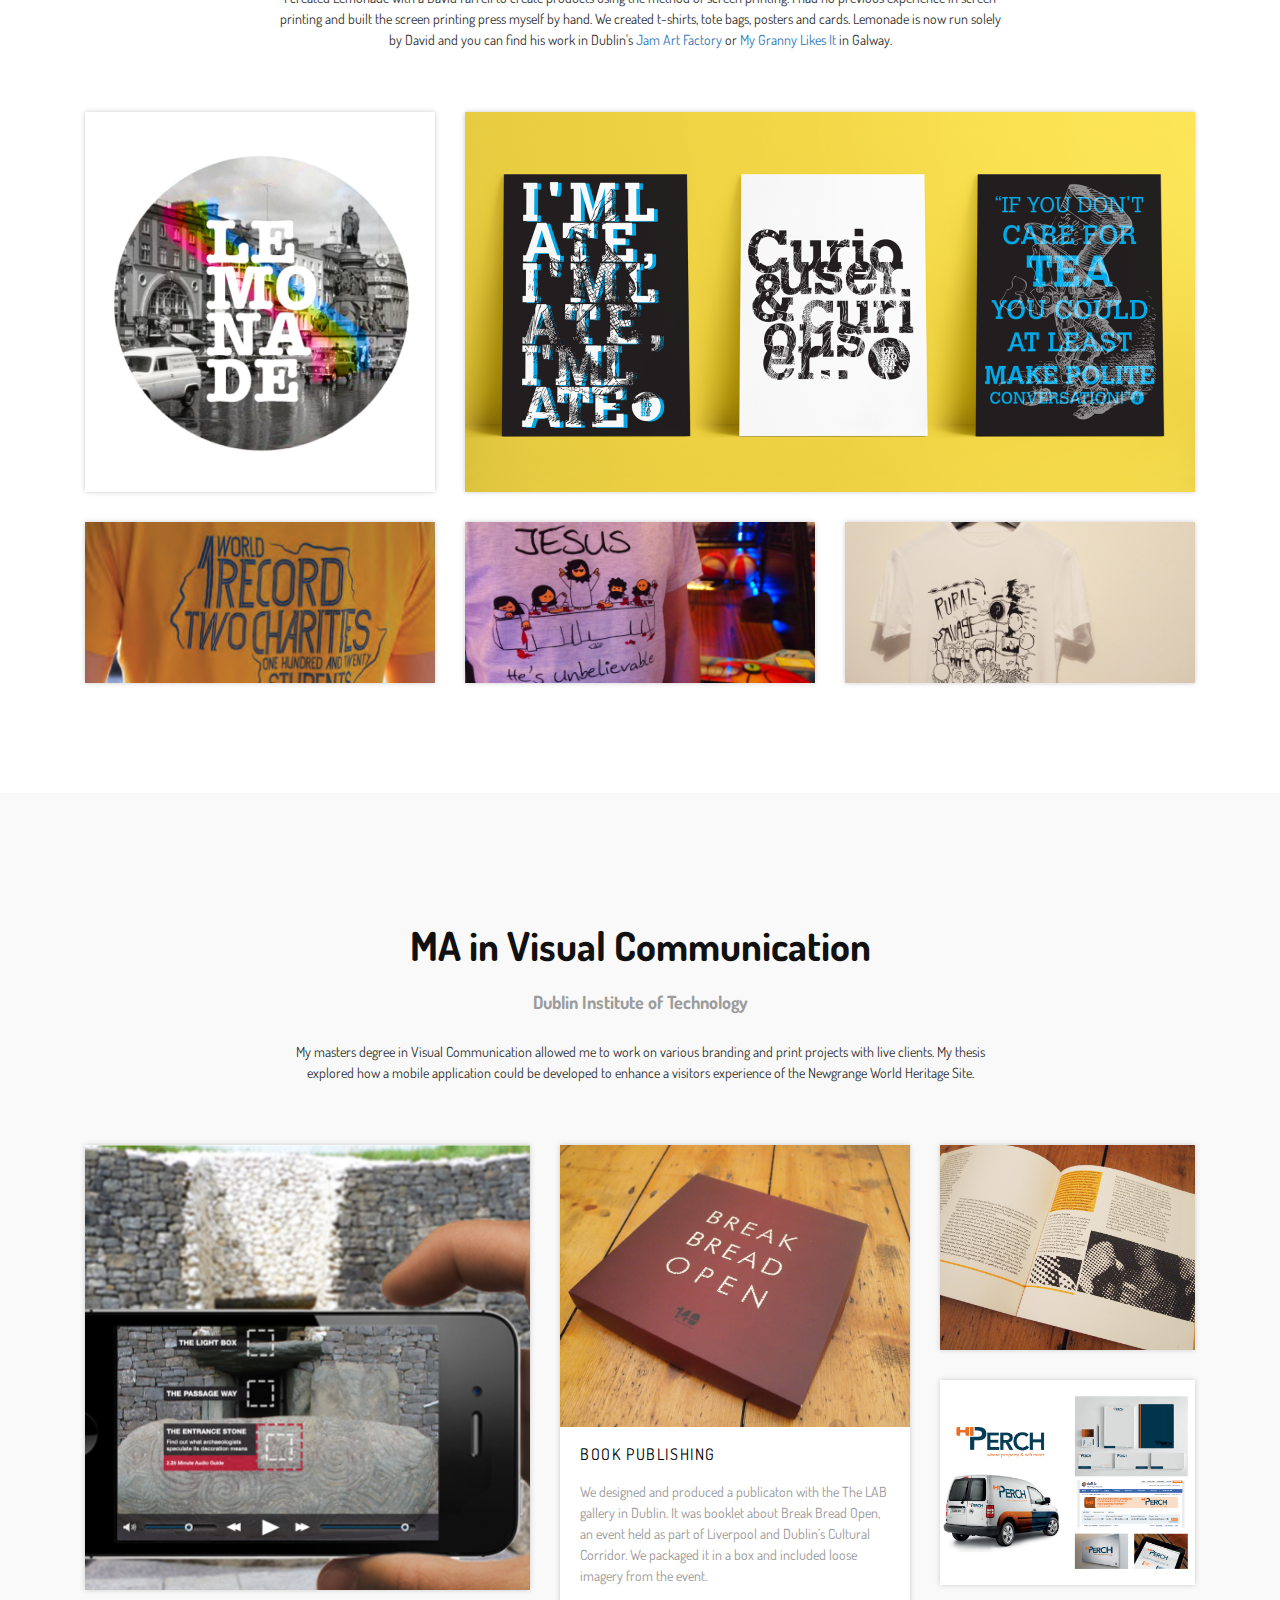
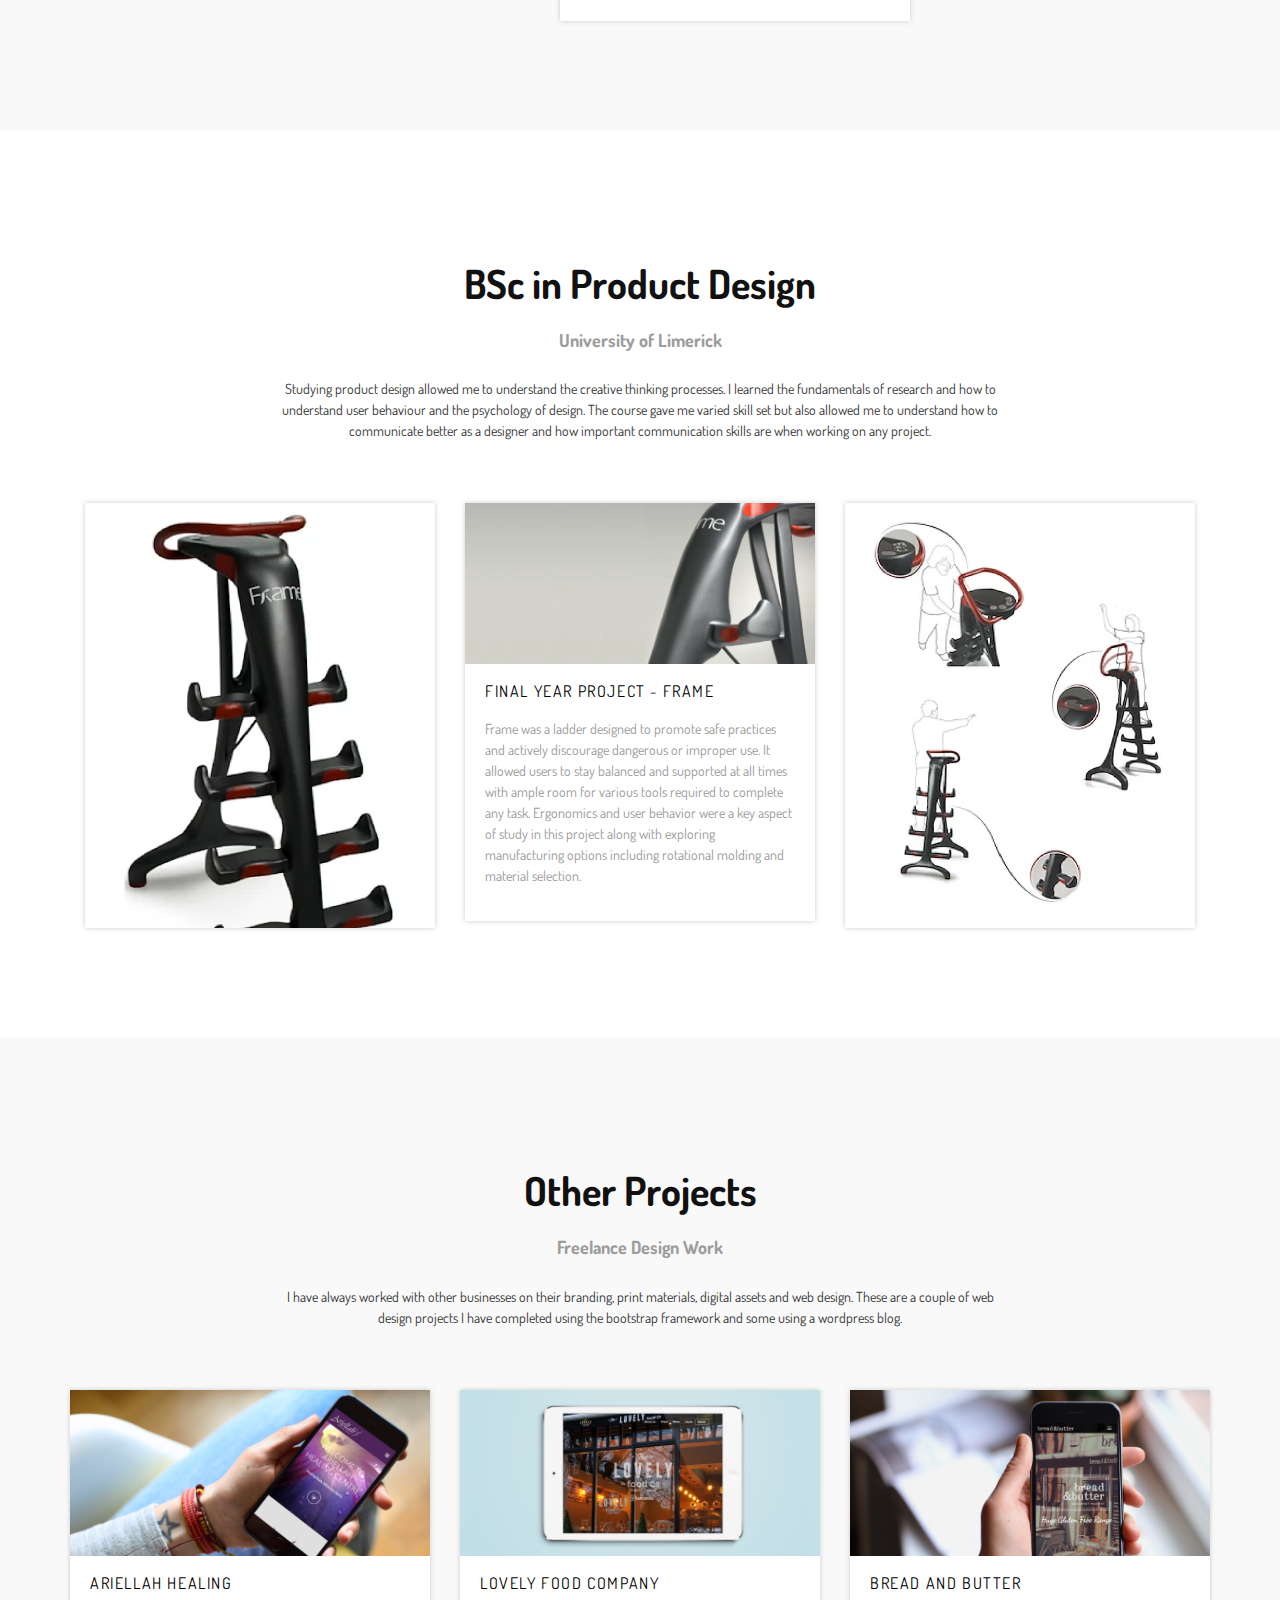
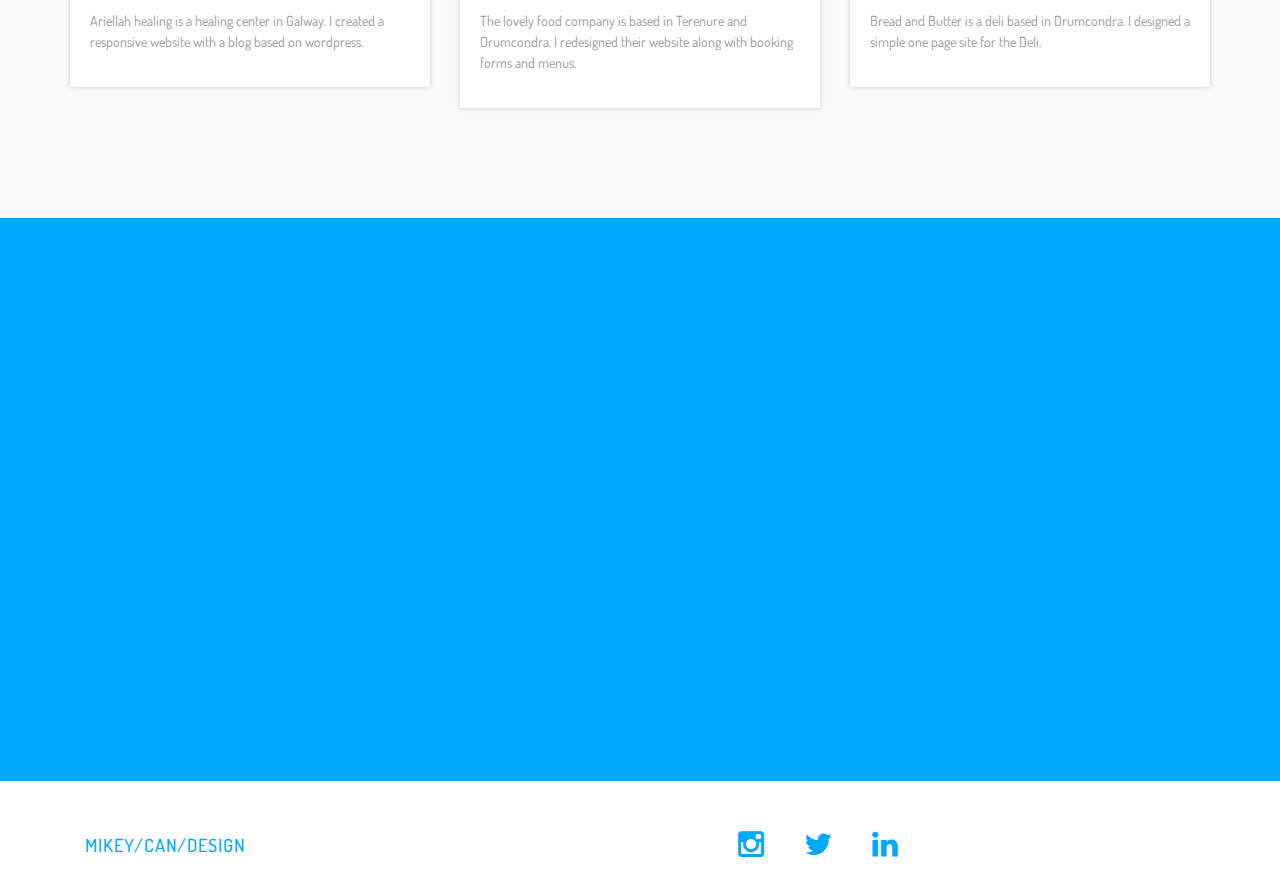
==== commit 6be70e7c: "Update index.html" ====
--- a/index.html
+++ b/index.html
@@ -125,7 +125,7 @@
                     <p>
                         <br><a href="https://www.phorest.com" target="_blank">Phorest.com</a></p>
                     <div class="mts-section-divider"></div>
-                    <p class="col-md-8 col-sm-10 col-xs-12 col-md-offset-2 col-sm-offset-1">I joined Phorest as a product designer and quickly became the design lead. Phorest is an all in one solution for independent salon owners from point of sale to online booking.
+                    <p class="col-md-8 col-sm-10 col-xs-12 col-md-offset-2 col-sm-offset-1">I'm the design lead at Phorest. We help independent salons to get their cleints in more often and spending more.
                         <br>
                         <br>
                         <br>
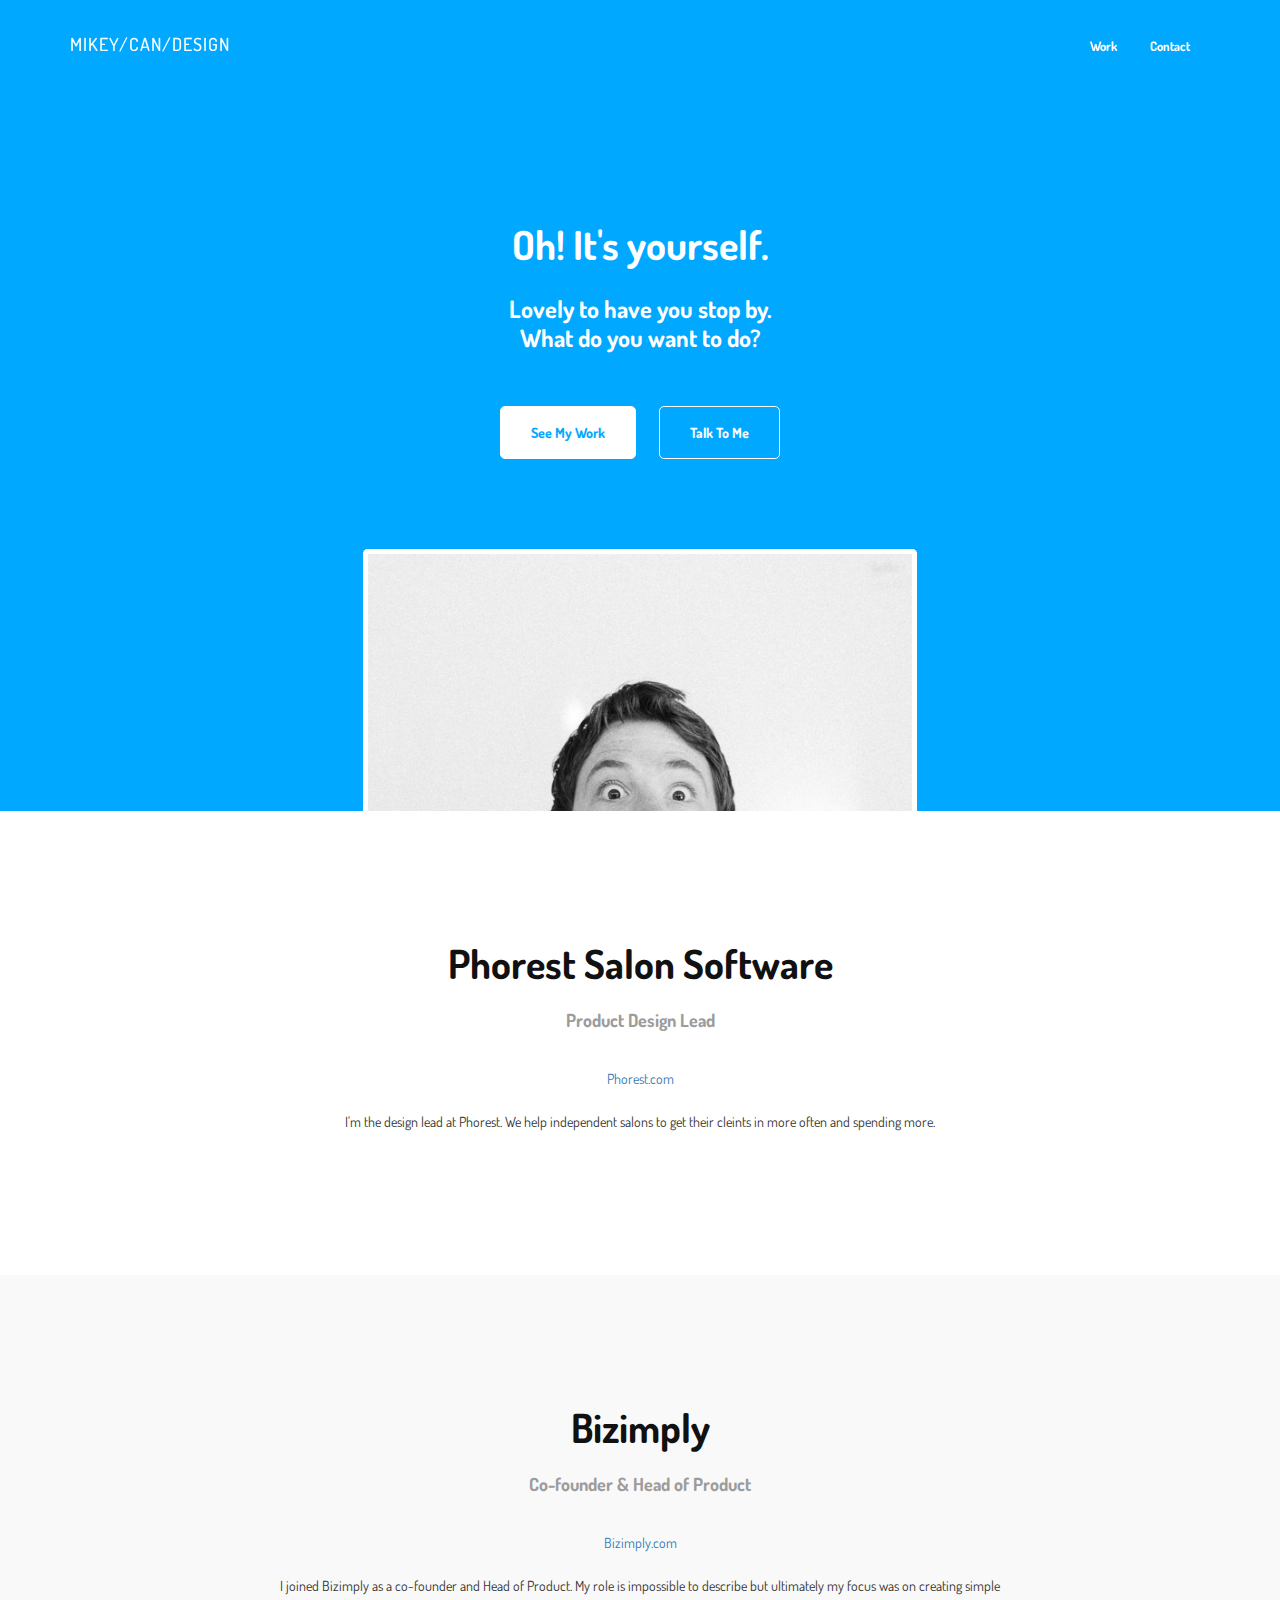
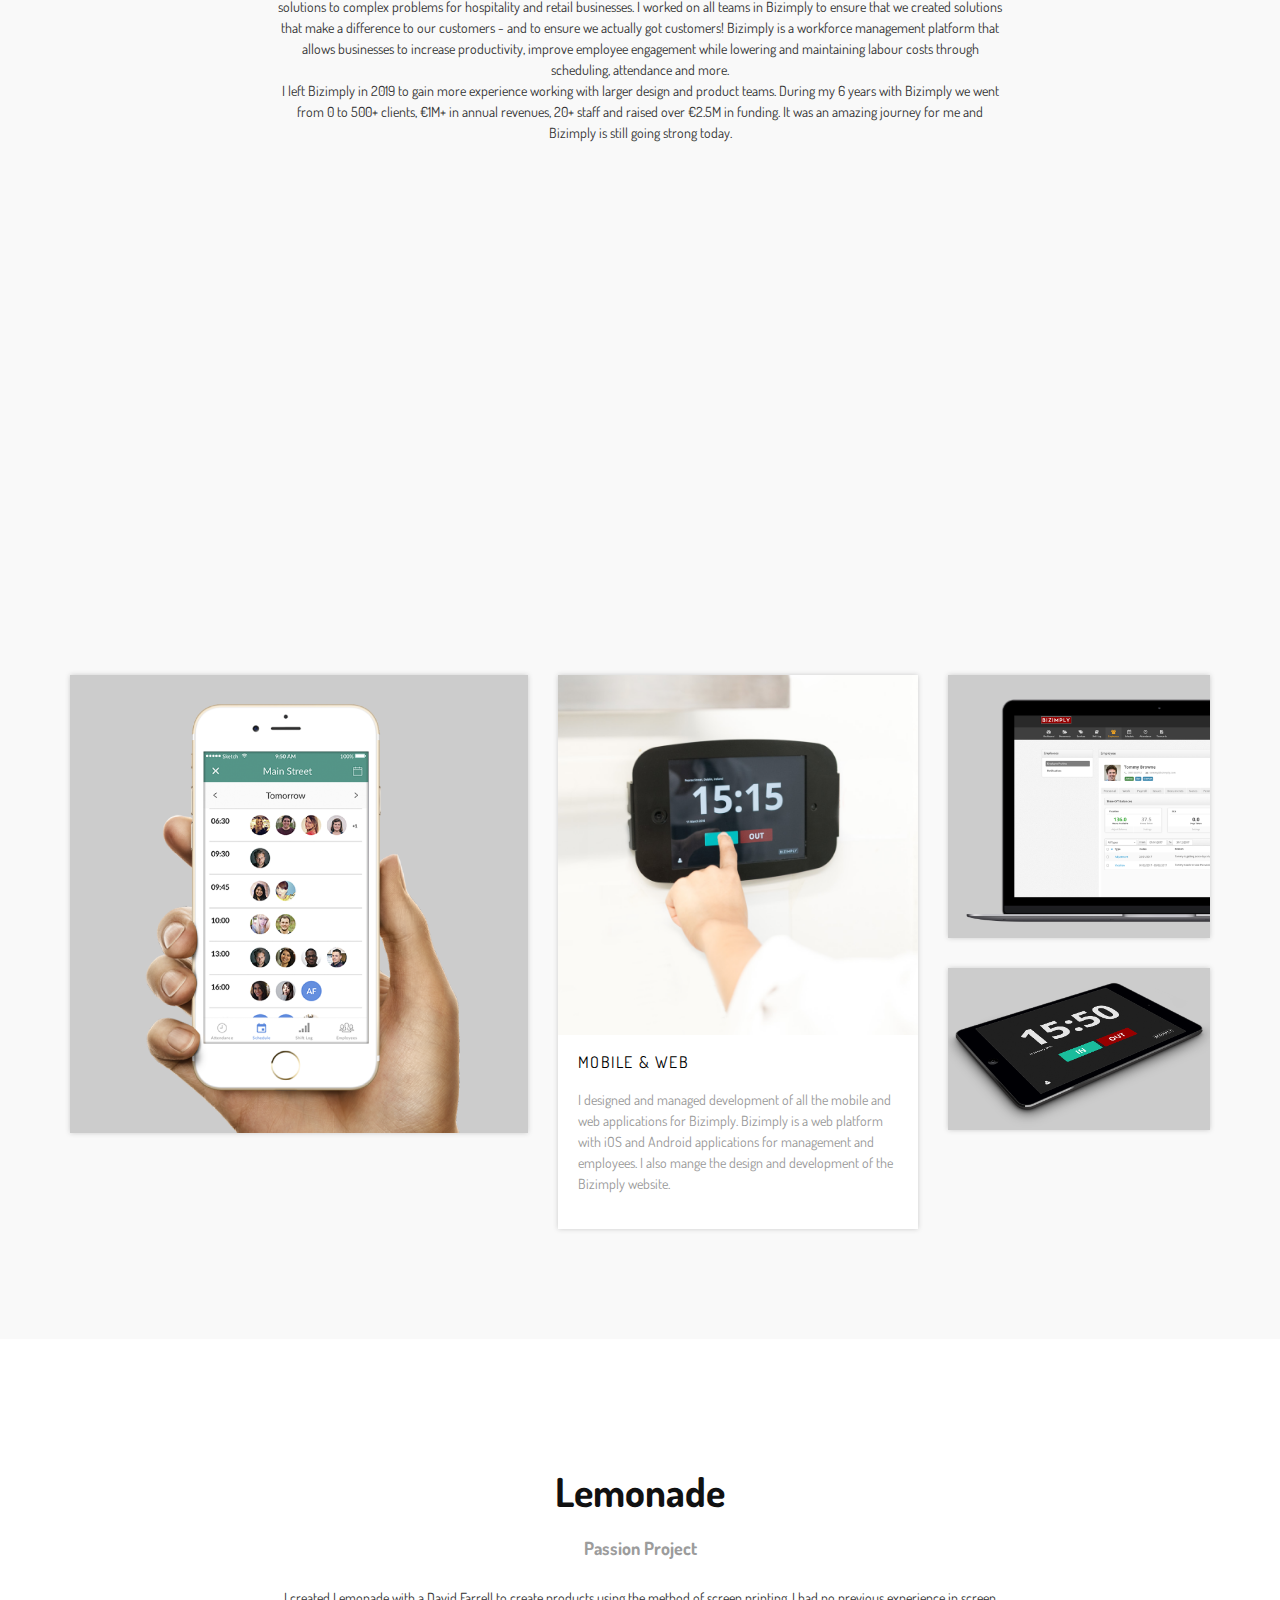
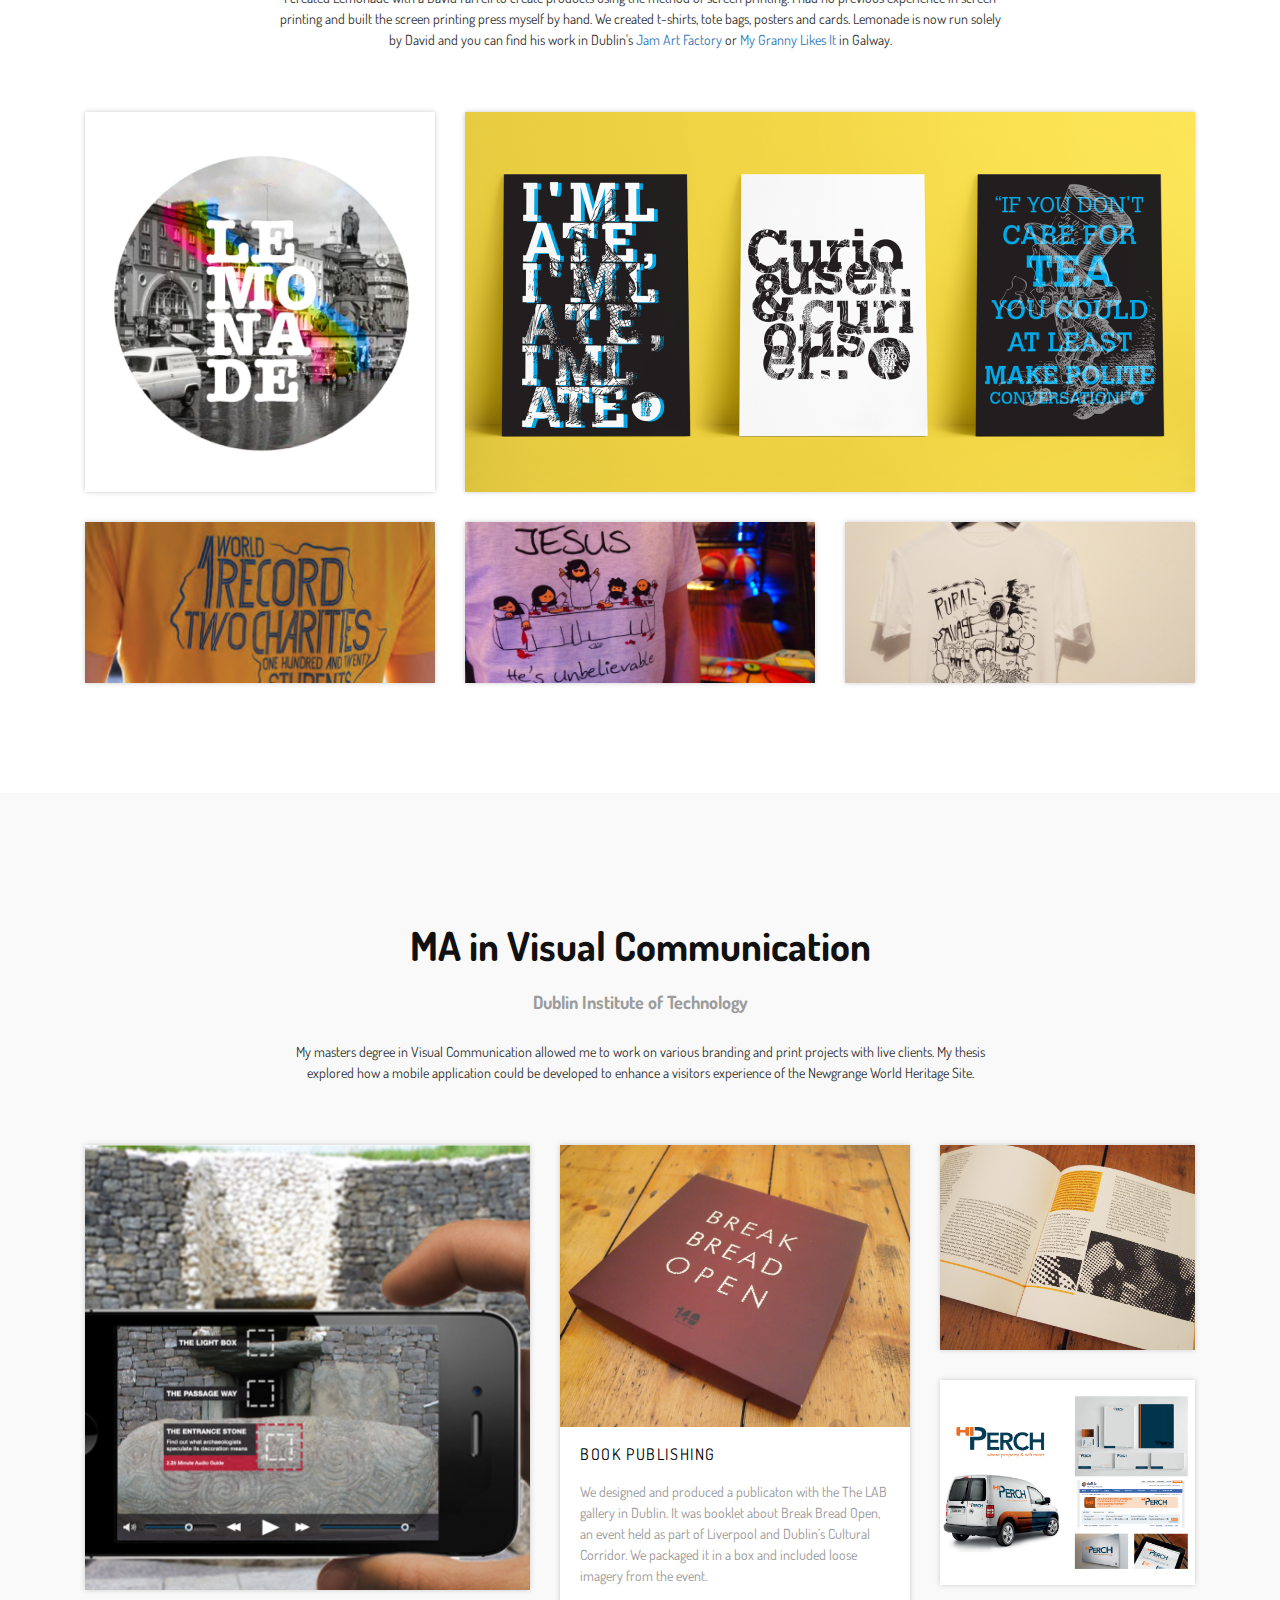
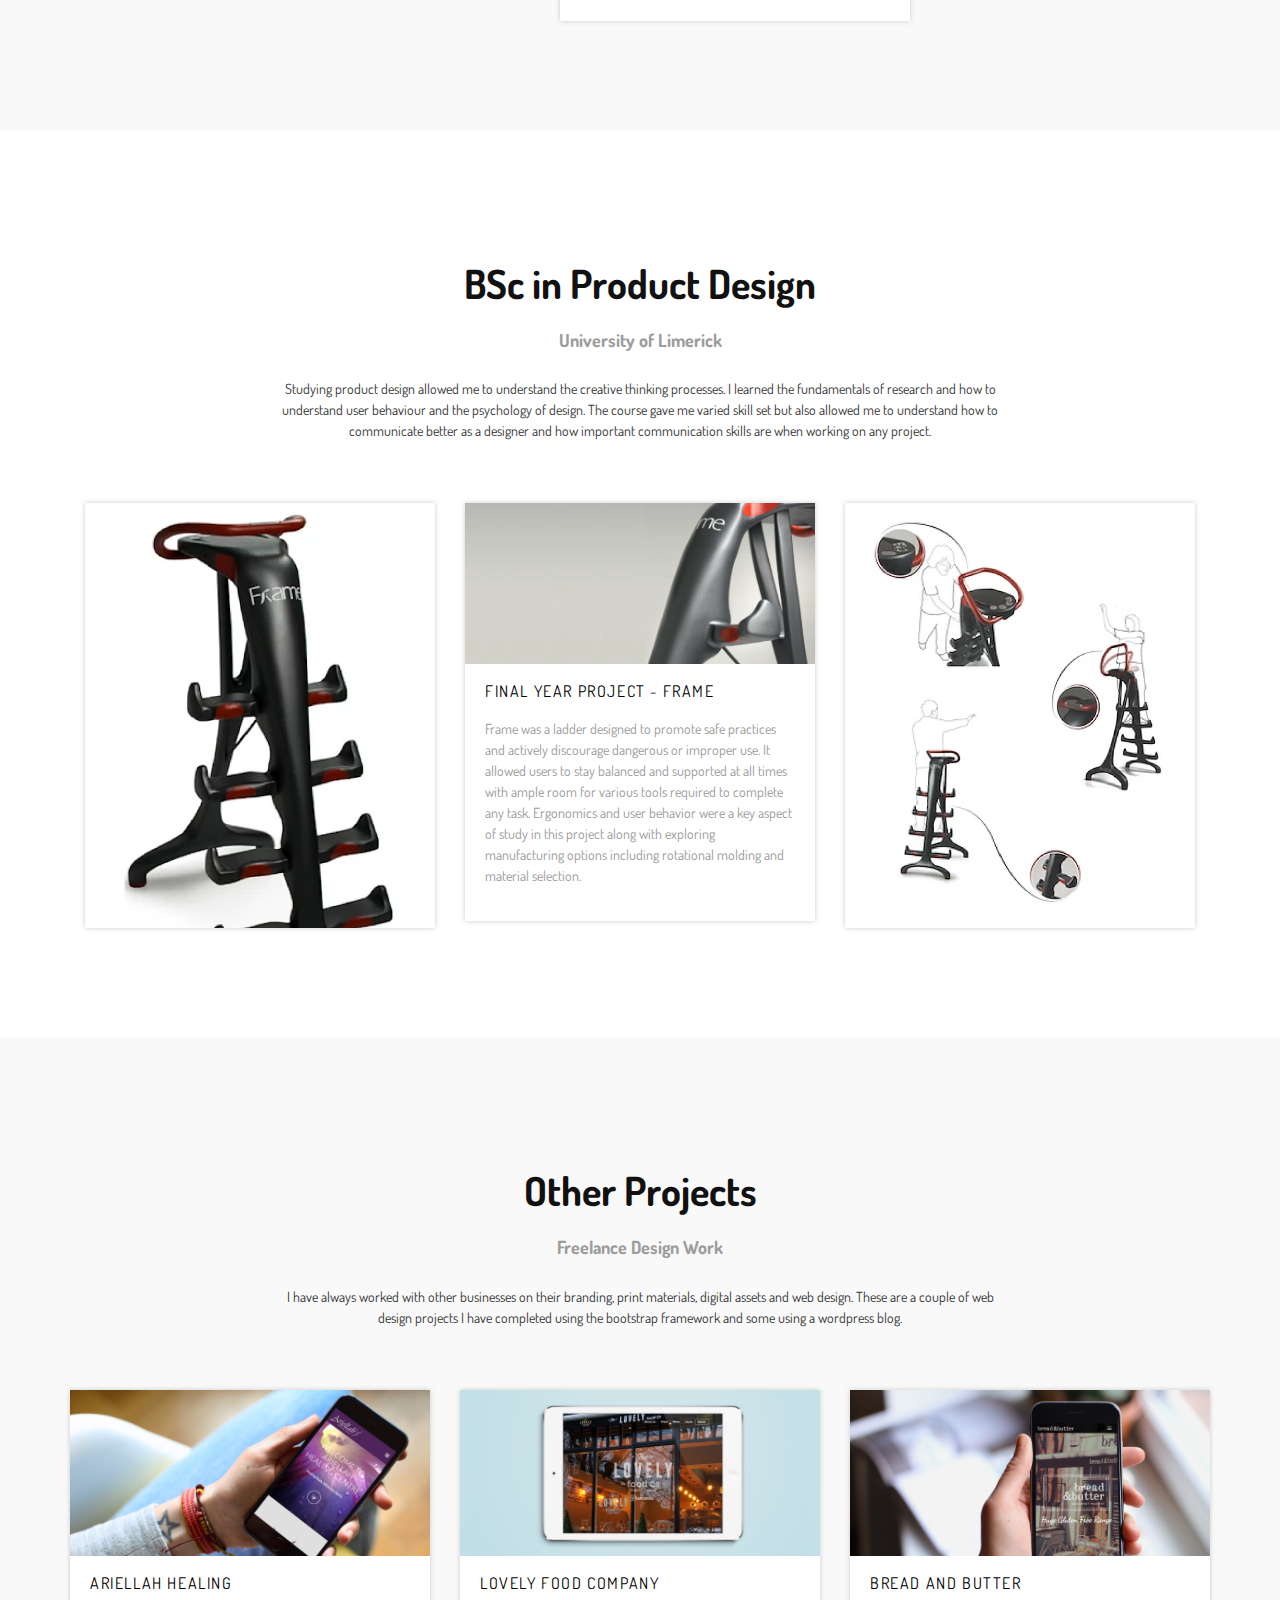
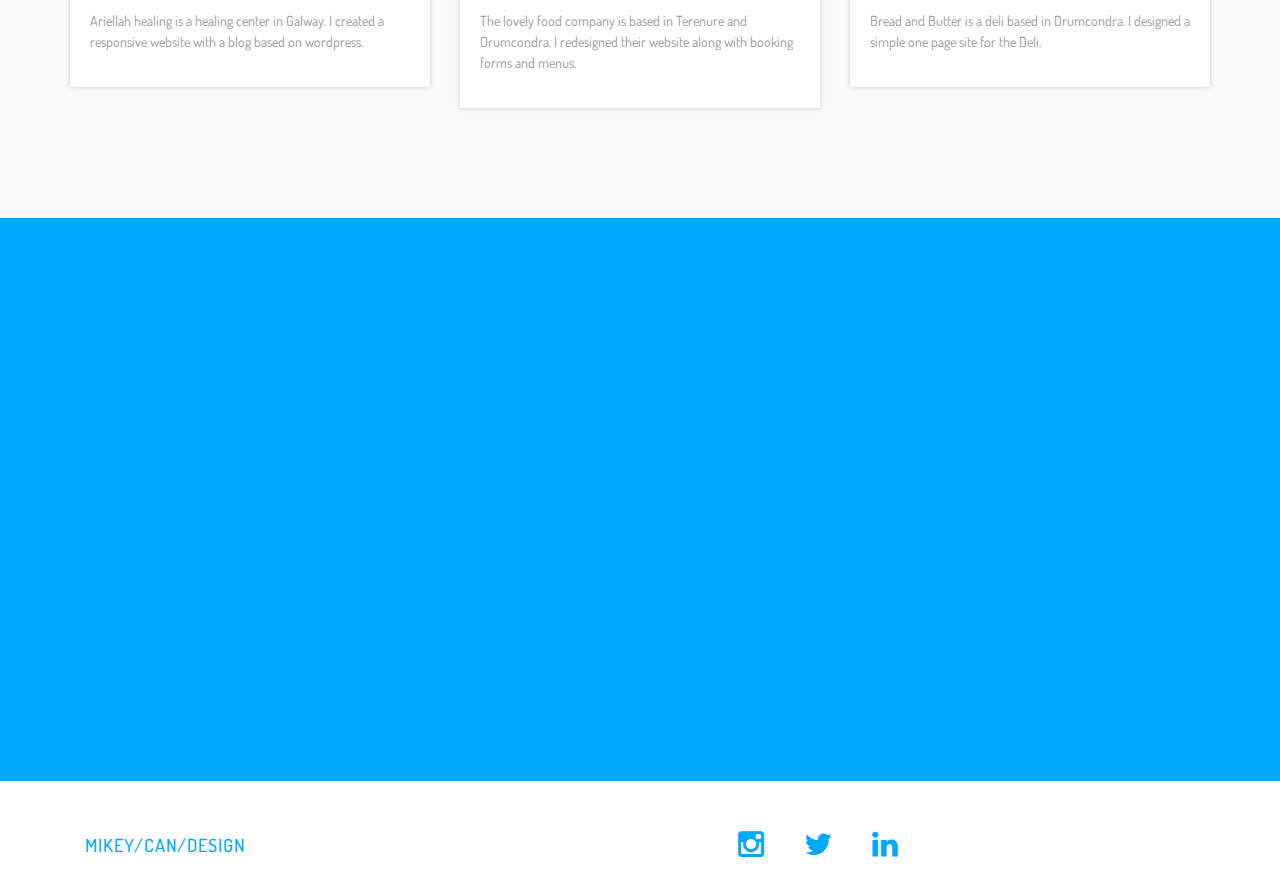
==== commit 97866bf0: "Update index.html" ====
--- a/index.html
+++ b/index.html
@@ -147,7 +147,7 @@
                         <br><a href="https://www.bizimply.com" target="_blank">Bizimply.com</a></p>
                     <div class="mts-section-divider"></div>
                     <p class="col-md-8 col-sm-10 col-xs-12 col-md-offset-2 col-sm-offset-1">I joined Bizimply as a co-founder and Head of Product. My role is impossible to describe but ultimately my focus was on creating simple solutions to complex problems for hospitality and retail businesses. I worked on all teams in Bizimply to ensure that we created solutions that make a difference to our customers - and to ensure we actually got customers! Bizimply is a workforce management platform that allows businesses to increase productivity, improve employee engagement while lowering and maintaining labour costs through scheduling, attendance and more.
-                        <br> I left Bizimply in 2019 to gain more experience working with larger design and product teams. During my 6 years with Bizimply we went from 0 to 500+ clients, €1M+ in annual revenues, 20+ staff and raised over €2.5M in funding. It was an amazing journey for me and Bizimplt is still going strong today.
+                        <br> I left Bizimply in 2019 to gain more experience working with larger design and product teams. During my 6 years with Bizimply we went from 0 to 500+ clients, €1M+ in annual revenues, 20+ staff and raised over €2.5M in funding. It was an amazing journey for me and Bizimply is still going strong today.
                         <br>
                         <br>
                         <br>
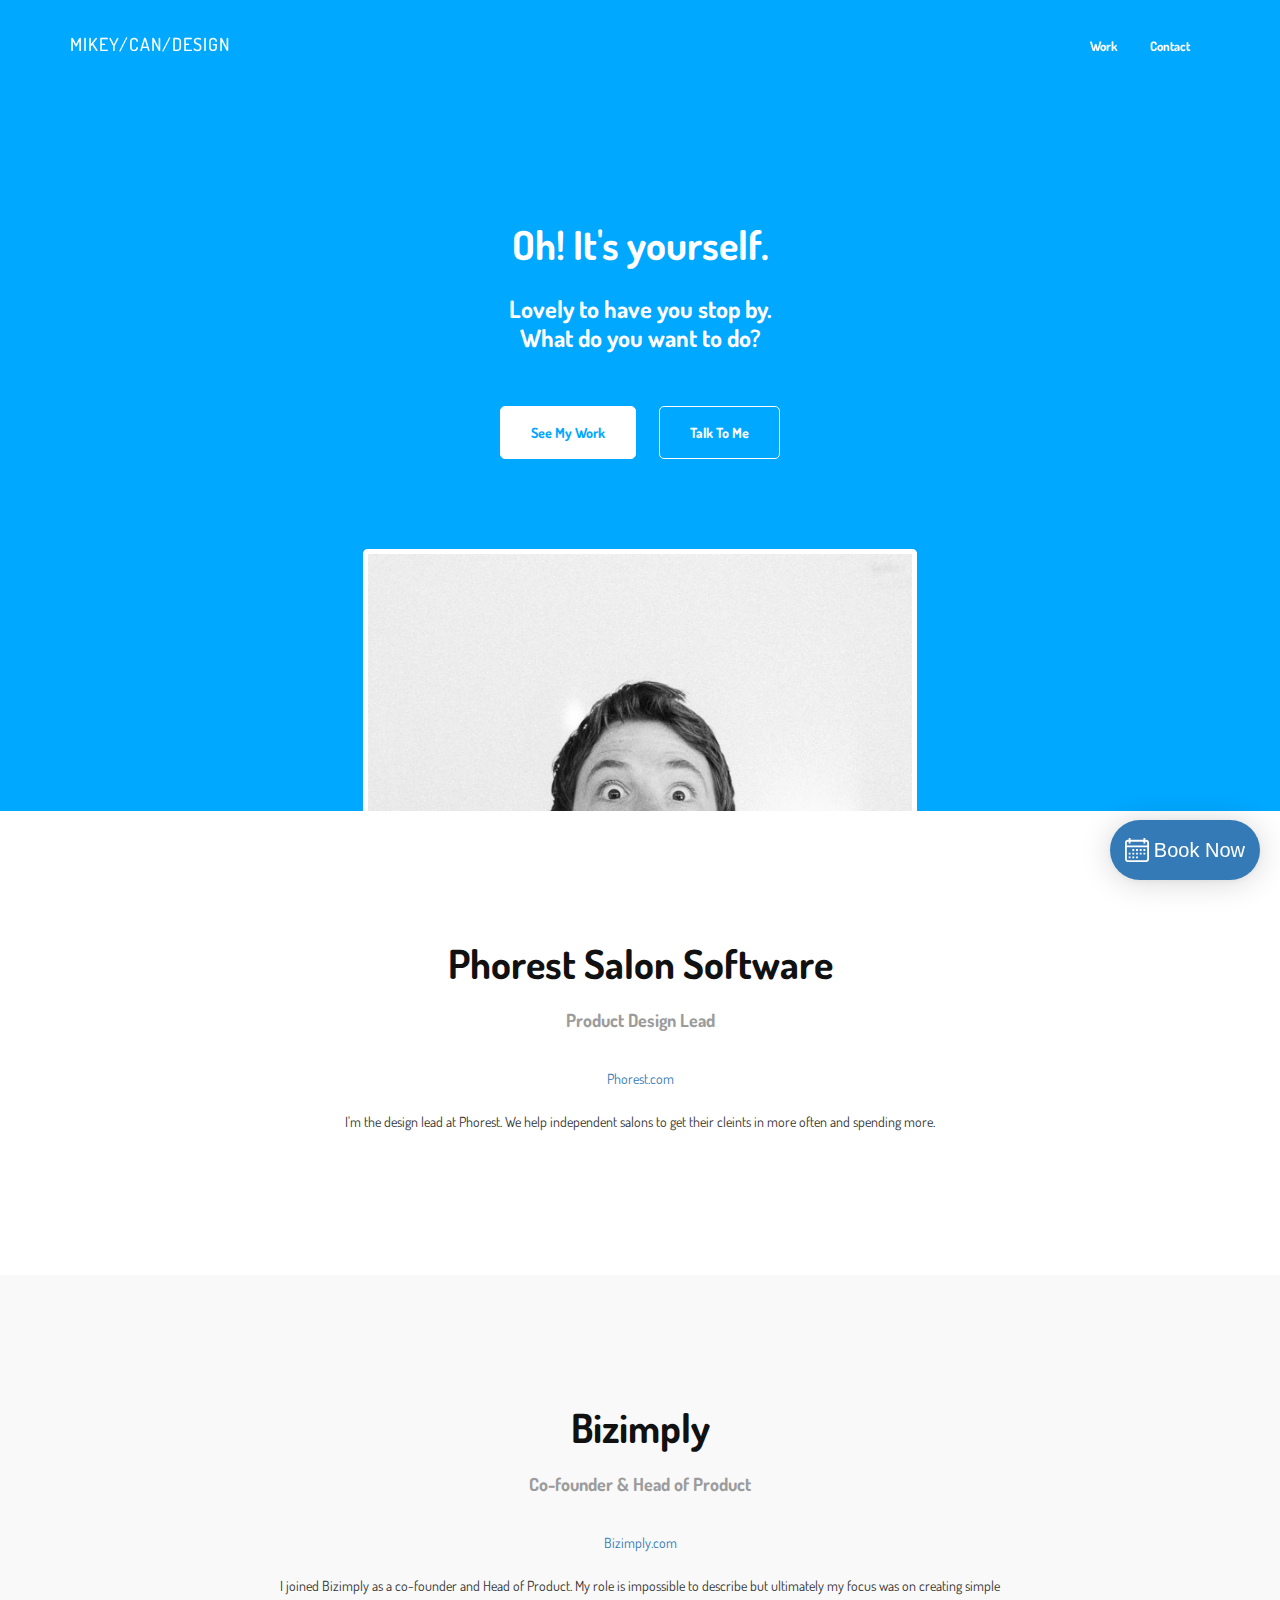
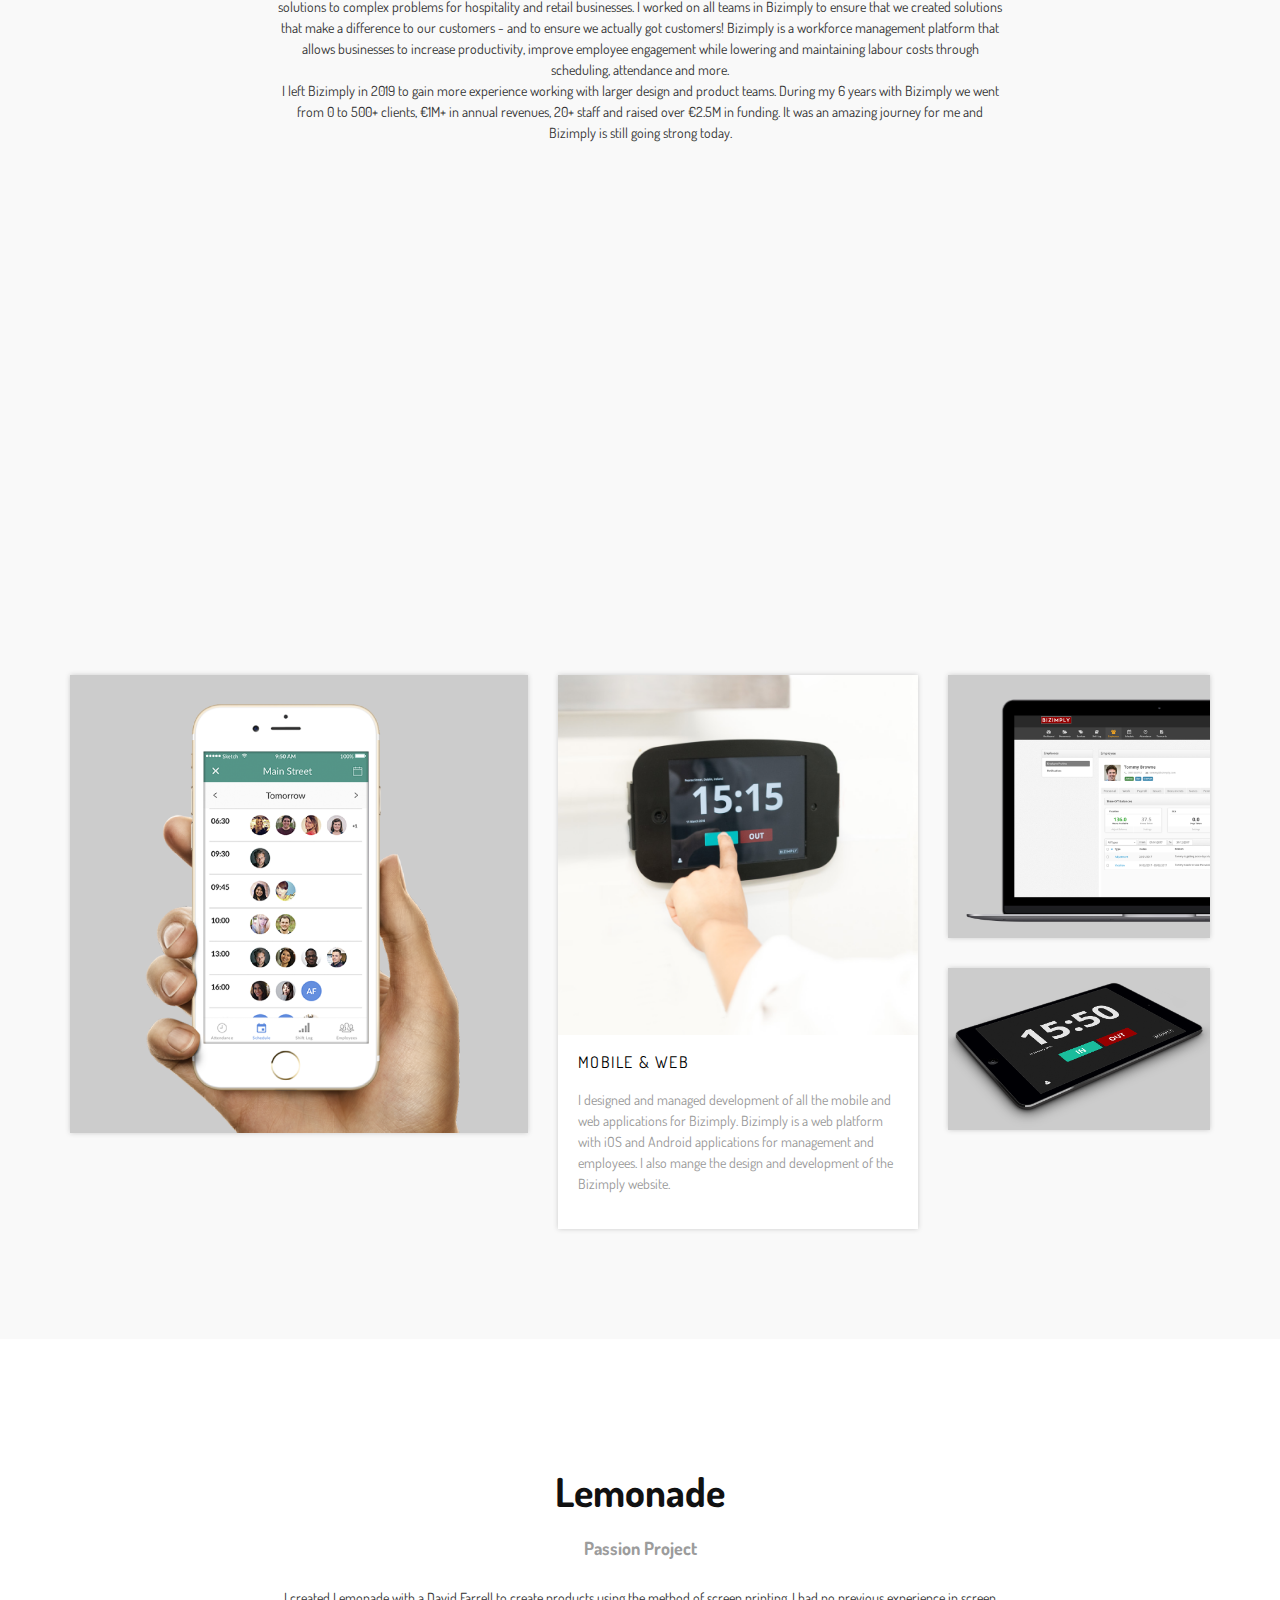
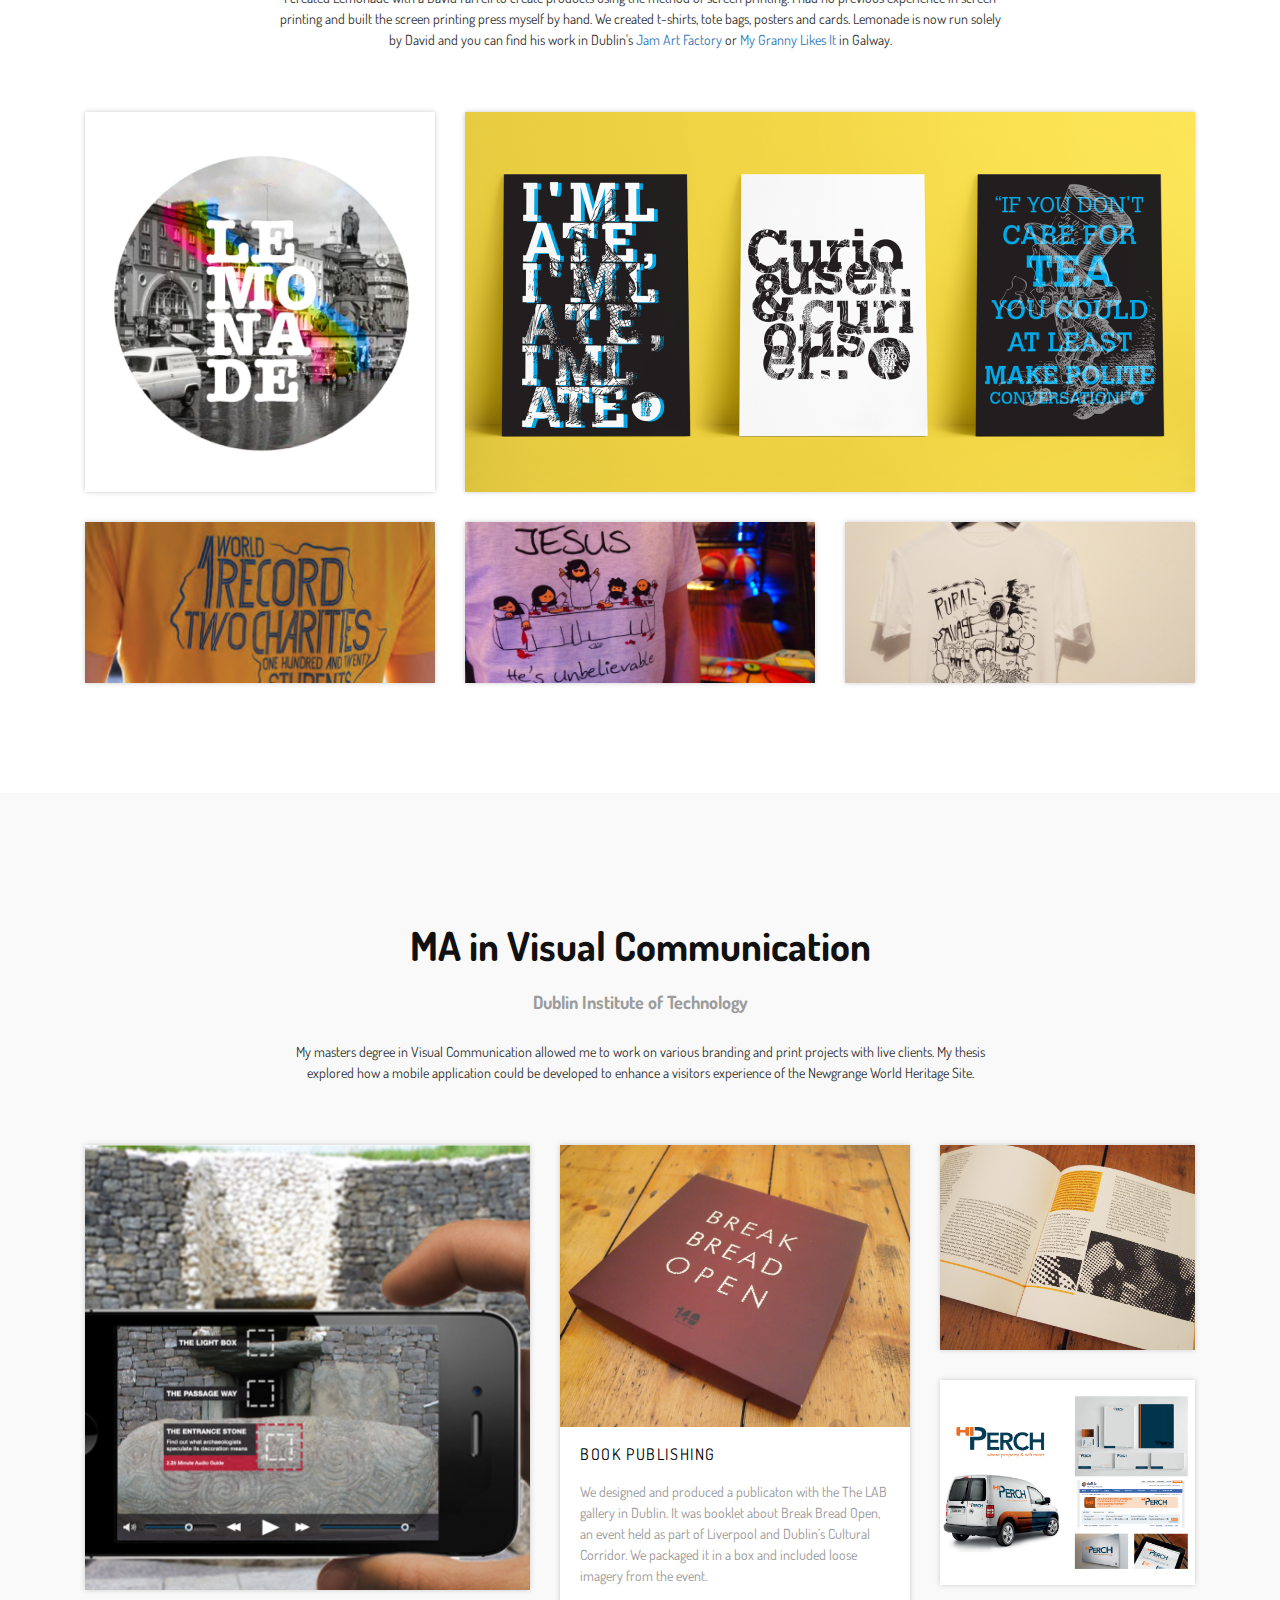
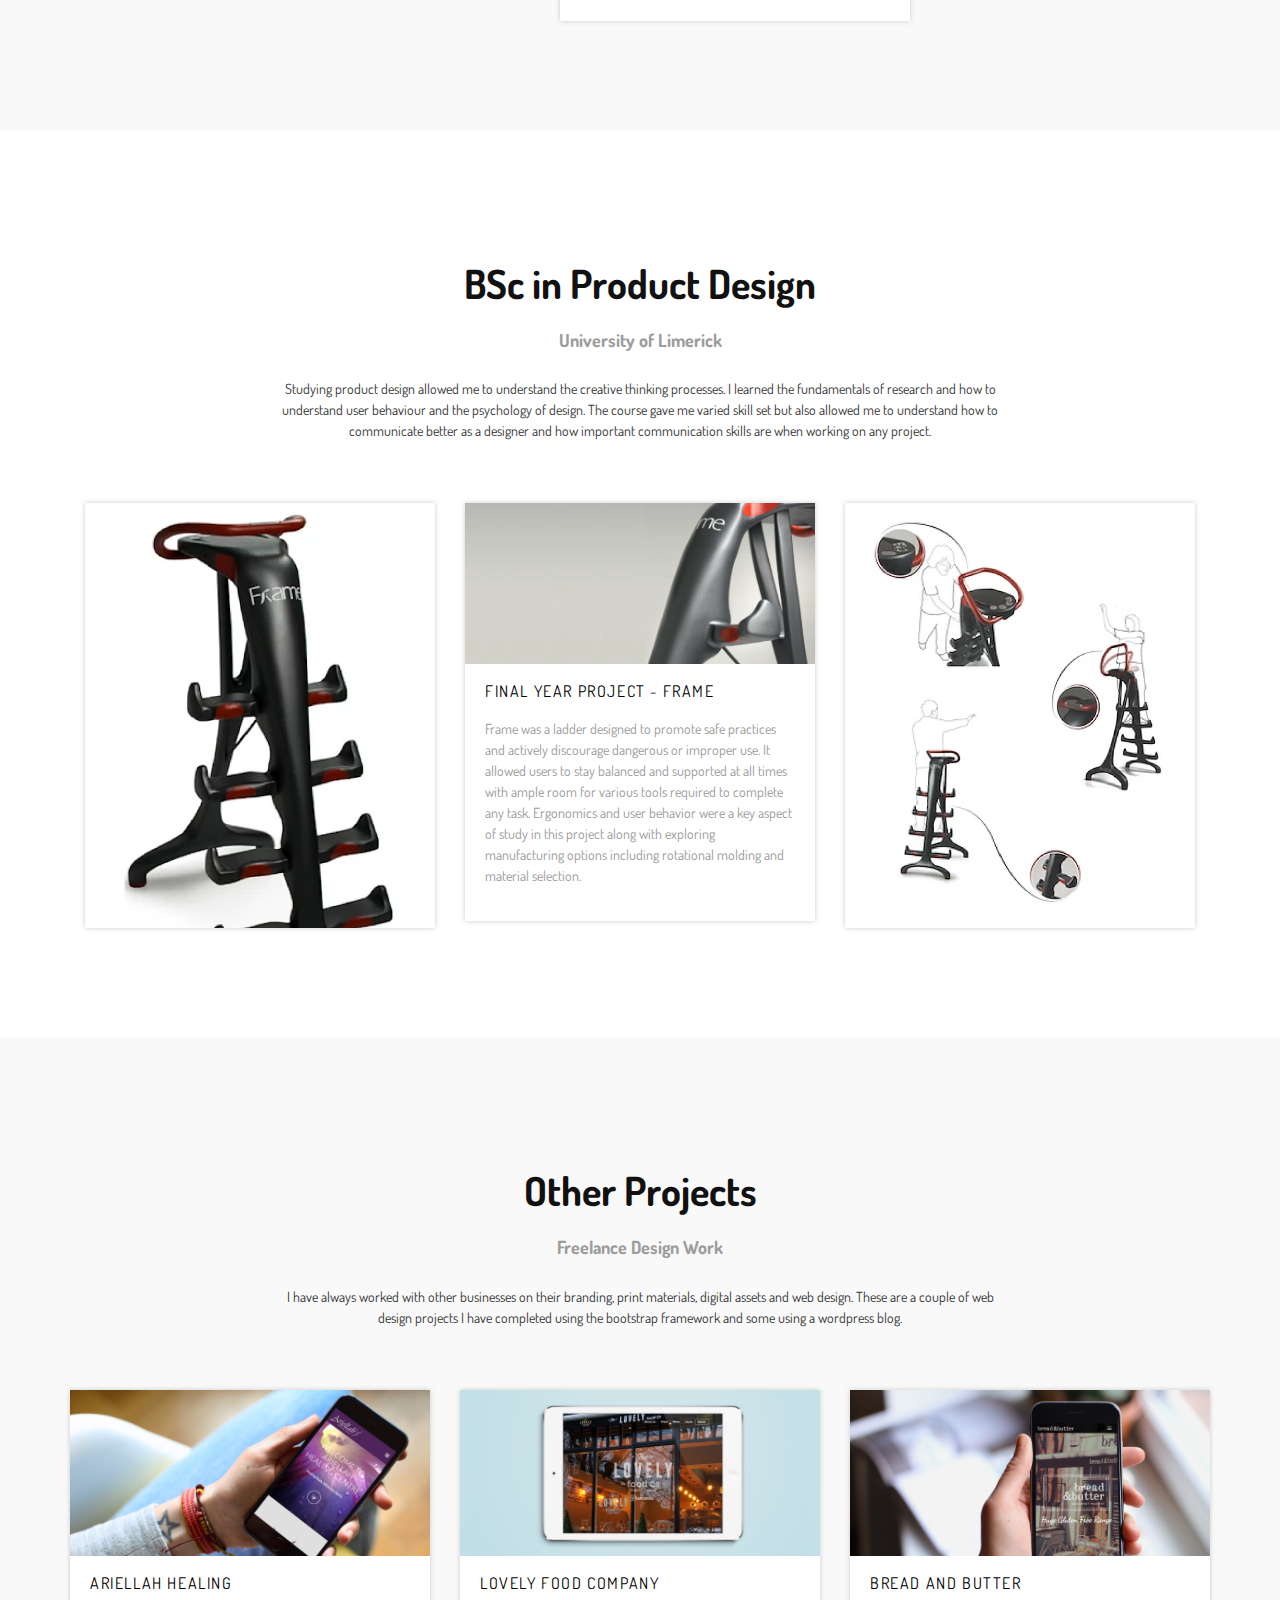
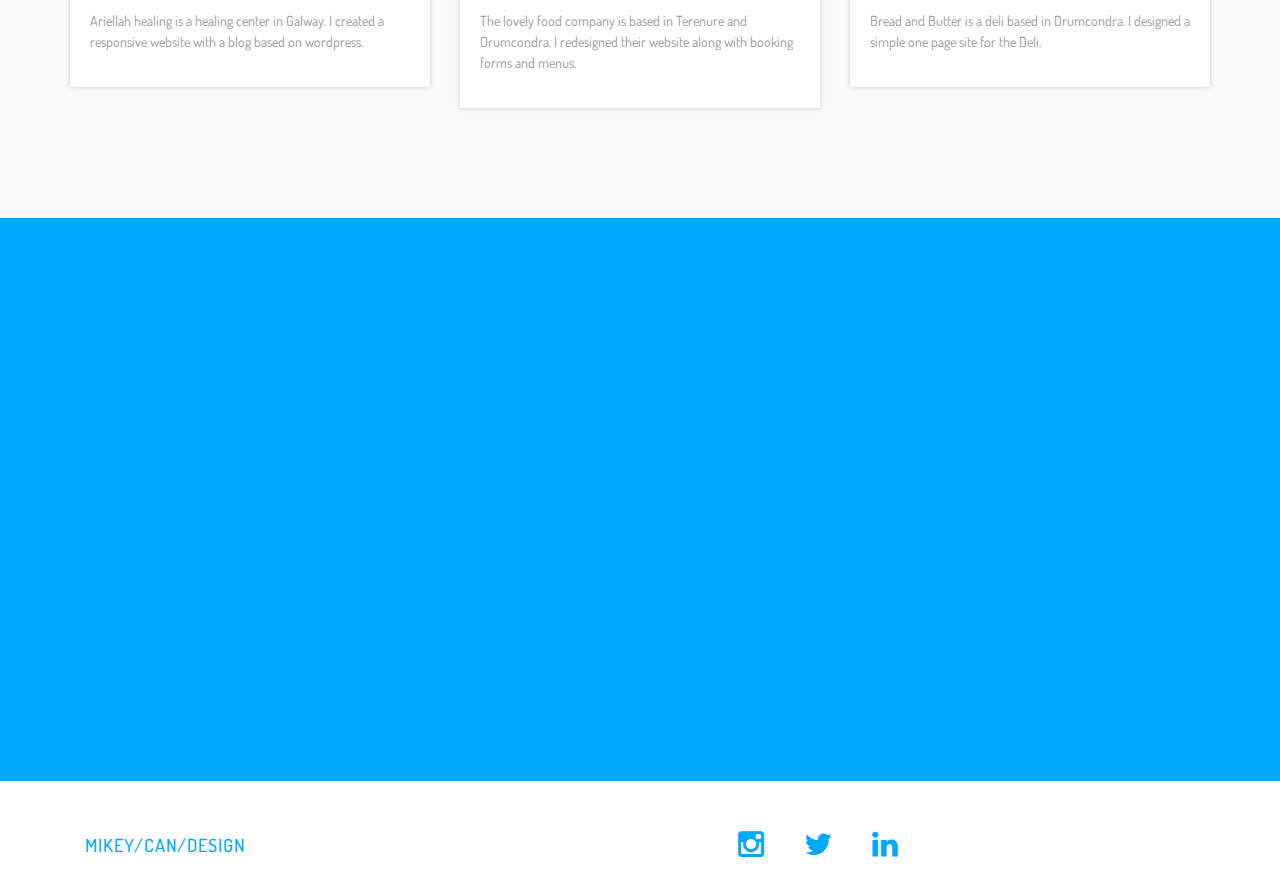
==== commit b67a4b82: "stuff" ====
--- a/index.html
+++ b/index.html
@@ -509,6 +509,11 @@
         <script src="/js/smooth-scroll.min.js"></script>
         <script src="/js/jquery.magnific-popup.min.js"></script>
         <script src="/js/custom.js"></script>
+        <script src="/js/booking-widget.js"></script>
+
+<script>
+window.widget = new OBWidget('chicagobliss')
+</script>
 </body>
 
 </html>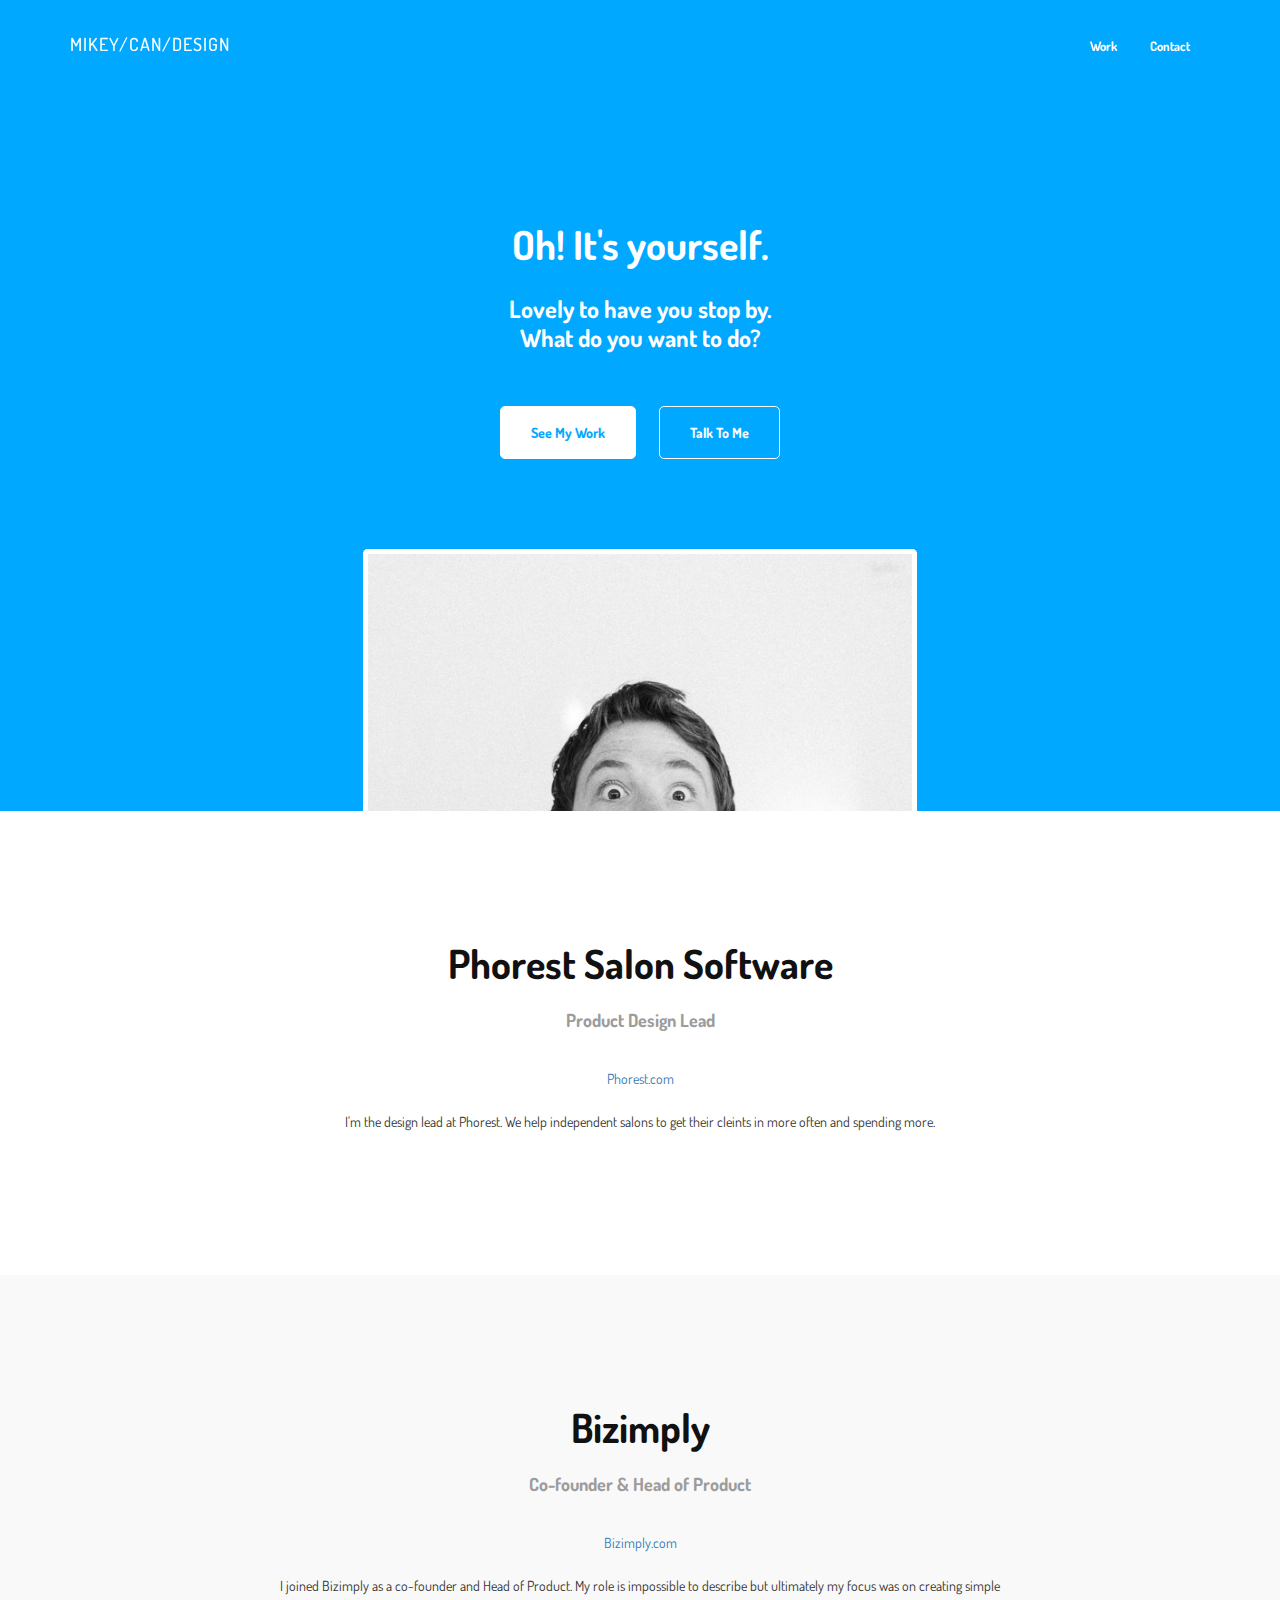
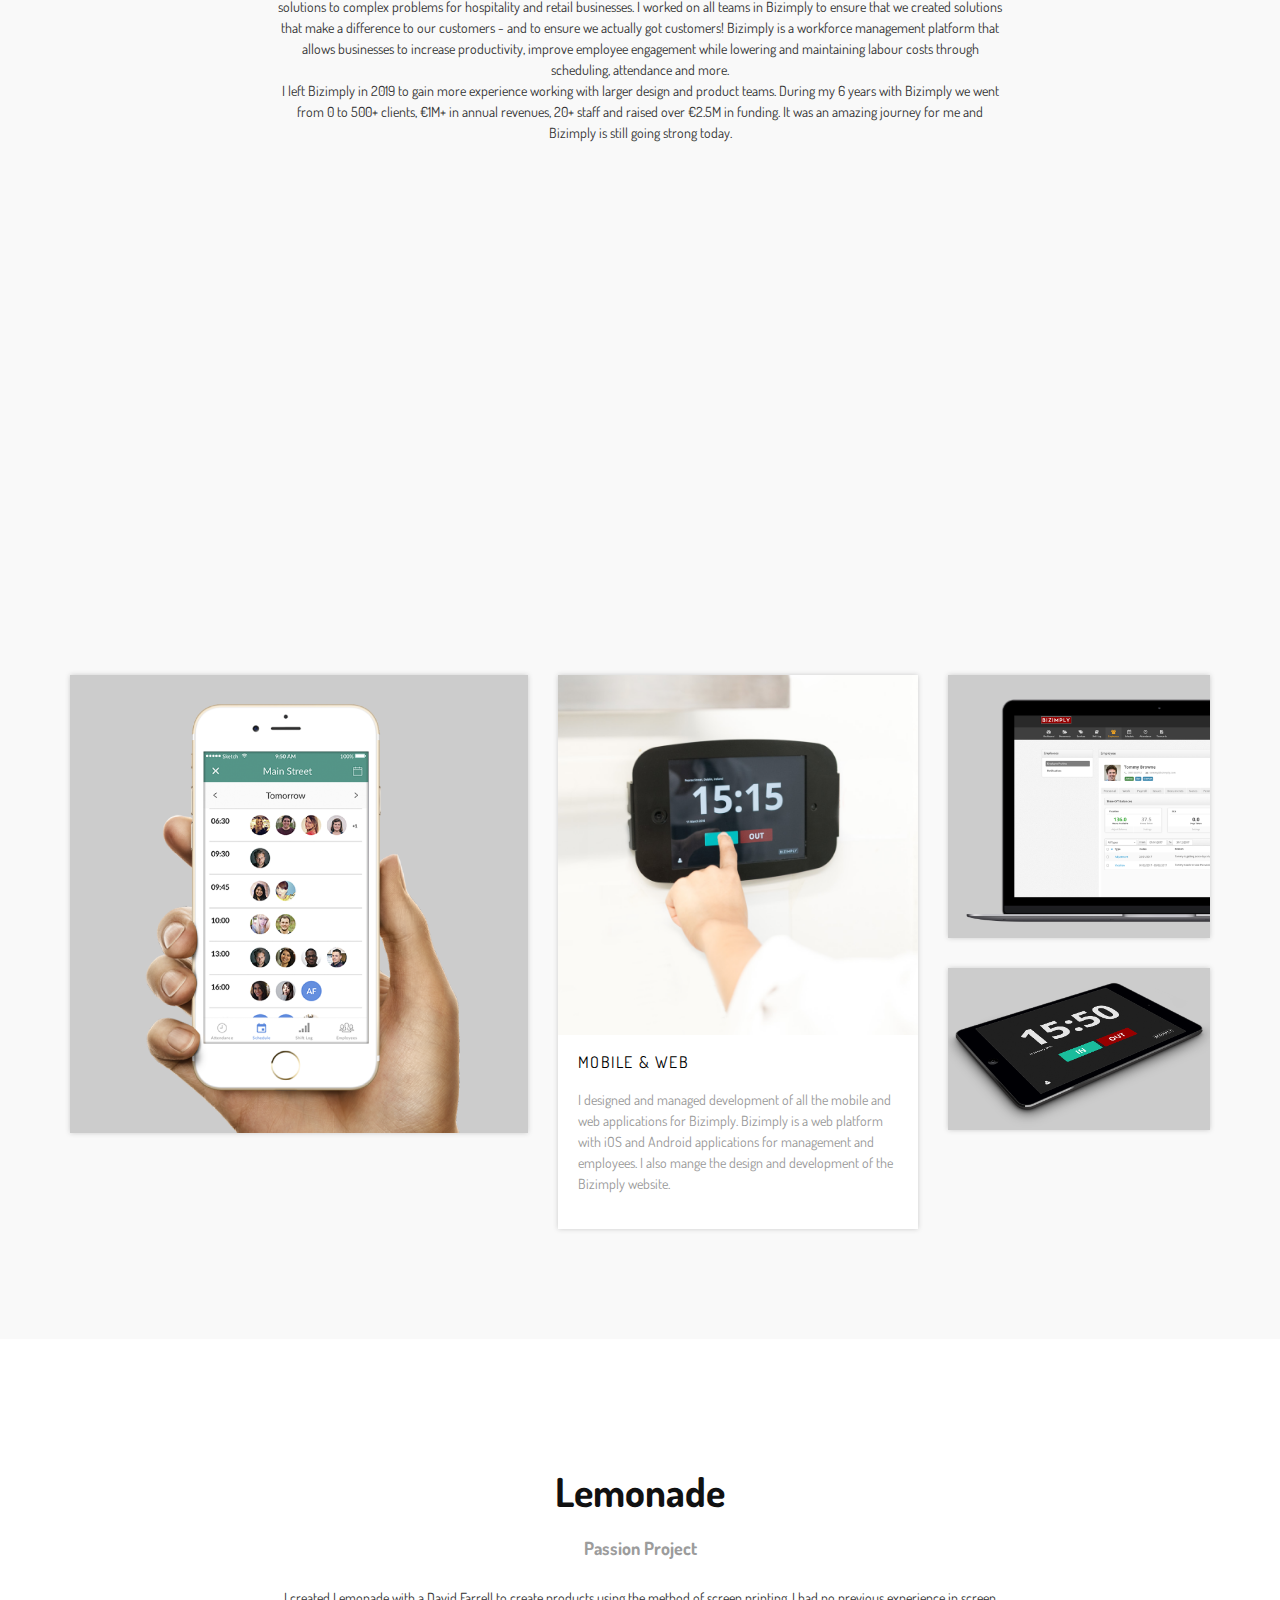
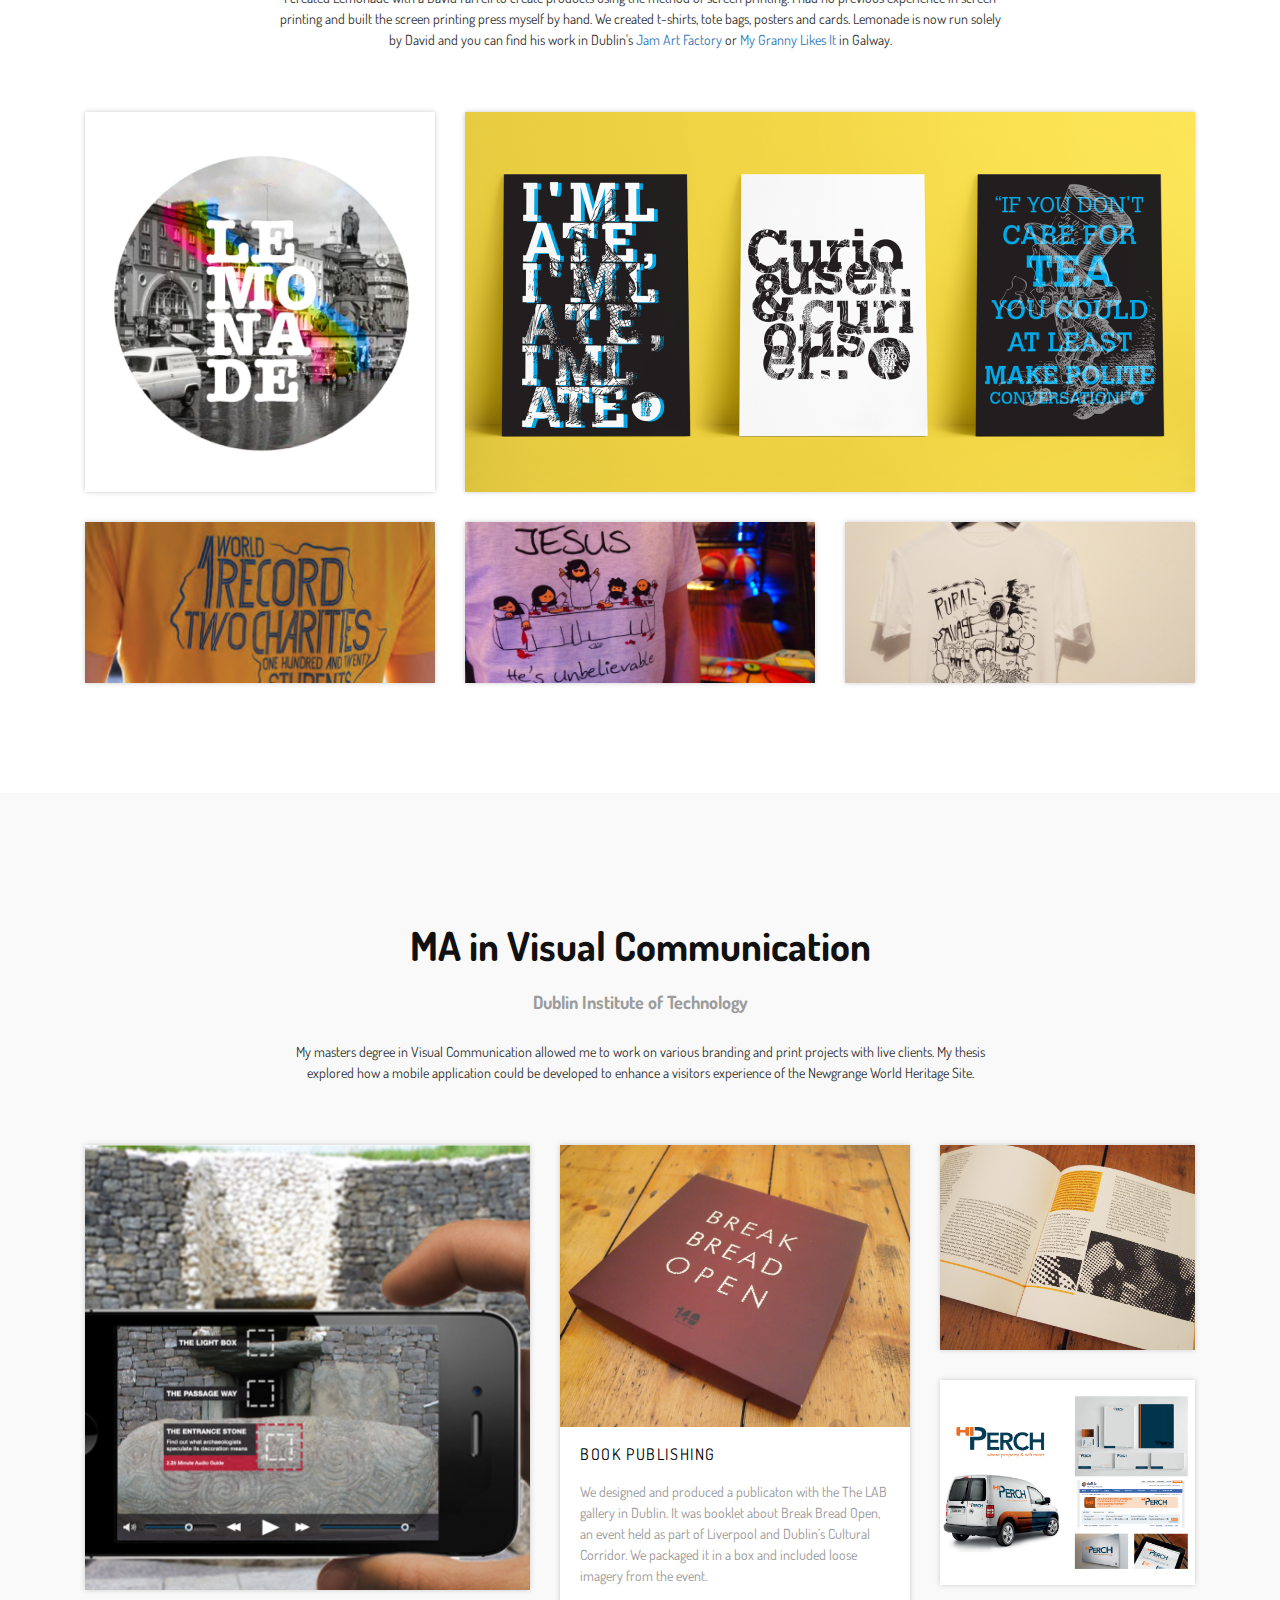
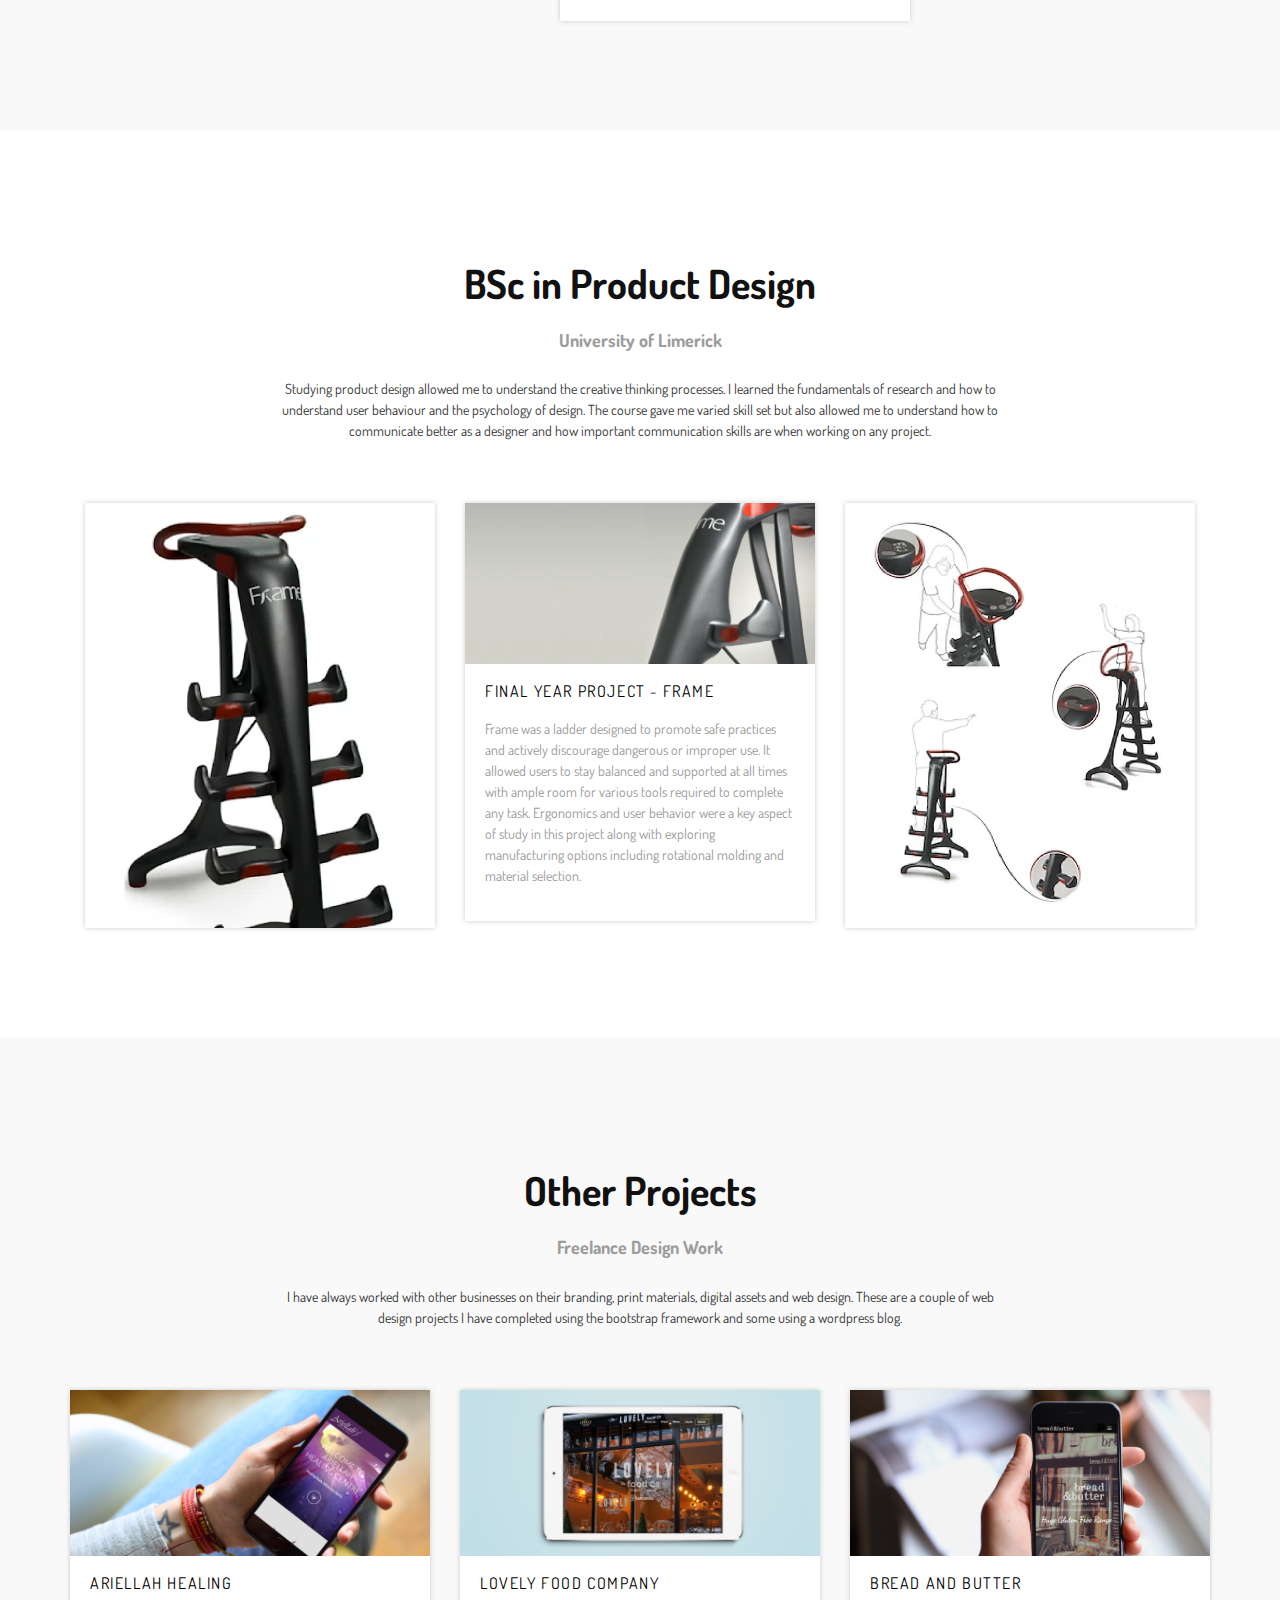
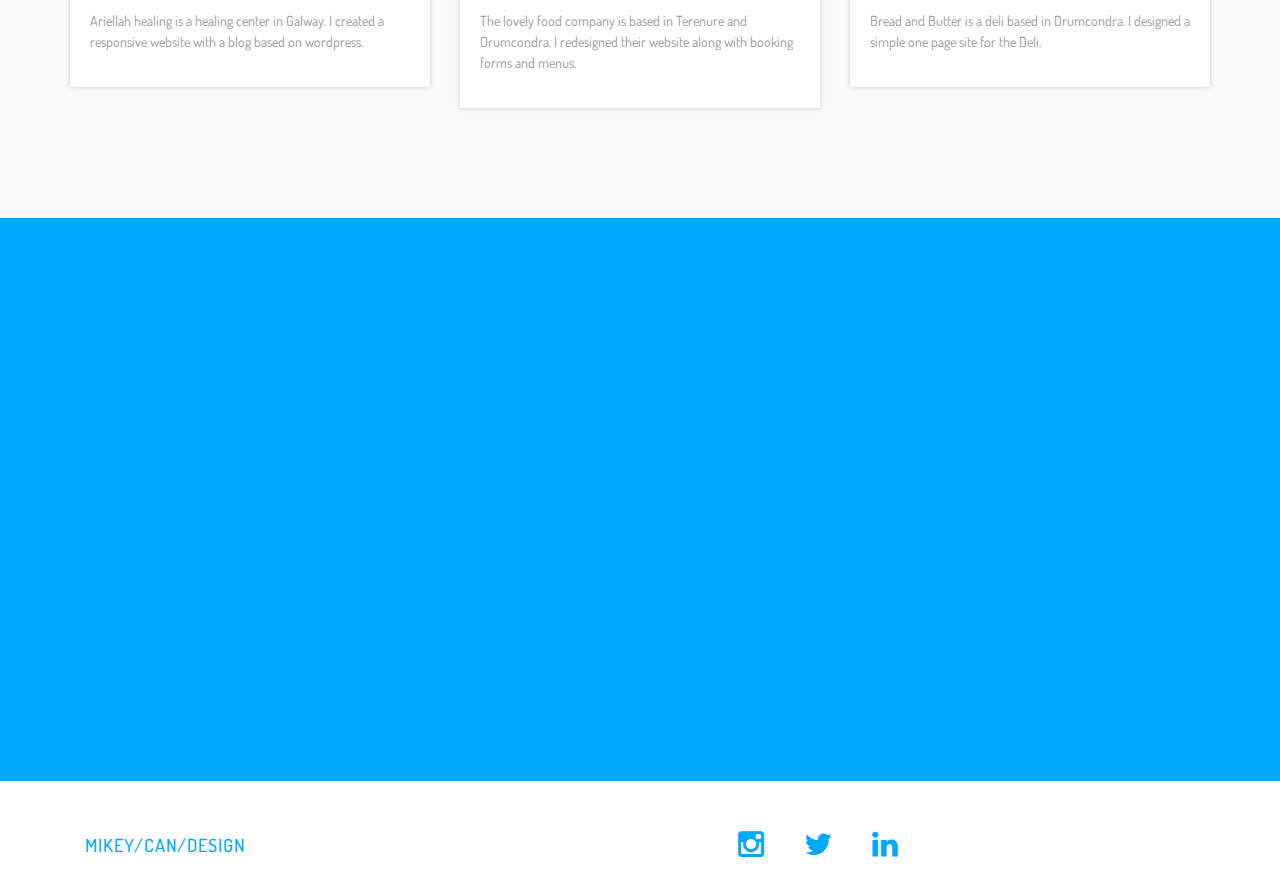
==== commit 60947bc9: "updates" ====
--- a/index.html
+++ b/index.html
@@ -509,11 +509,6 @@
         <script src="/js/smooth-scroll.min.js"></script>
         <script src="/js/jquery.magnific-popup.min.js"></script>
         <script src="/js/custom.js"></script>
-        <script src="/js/booking-widget.js"></script>
-
-<script>
-window.widget = new OBWidget('chicagobliss')
-</script>
 </body>
 
 </html>